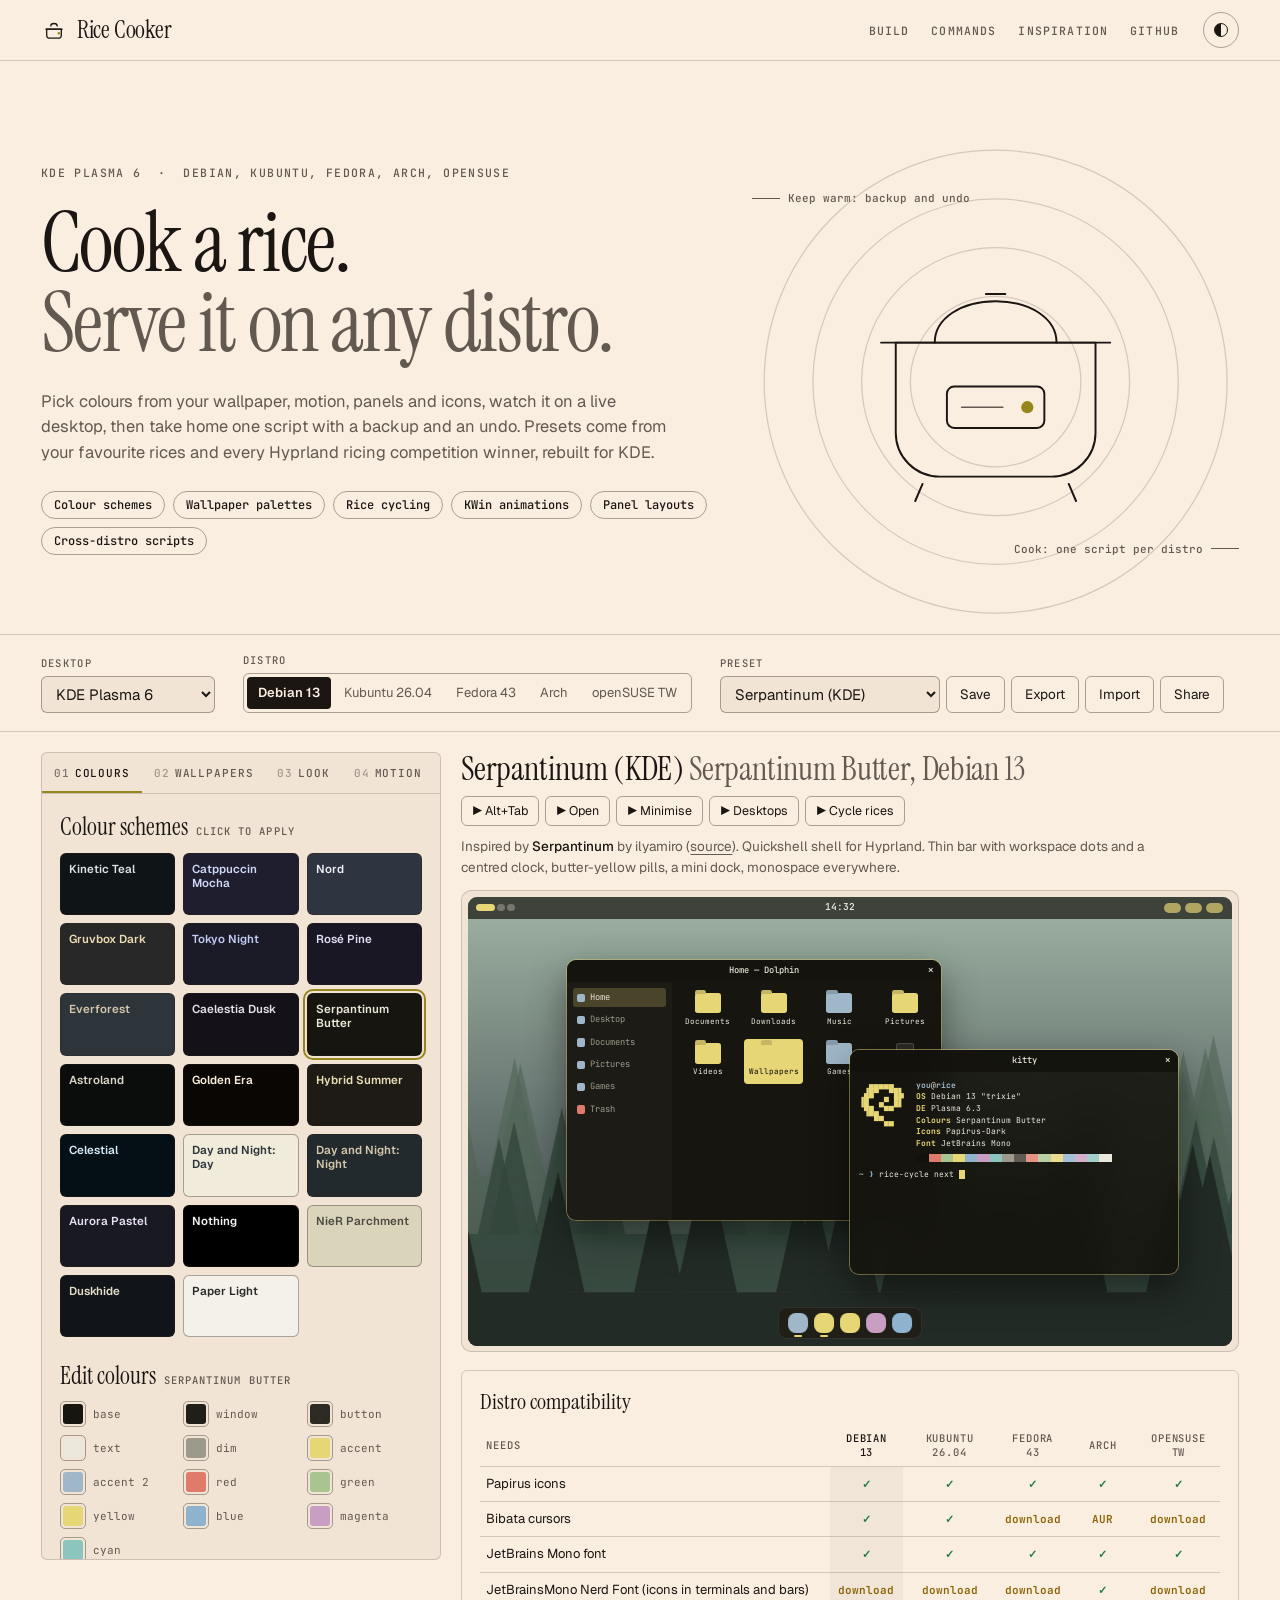
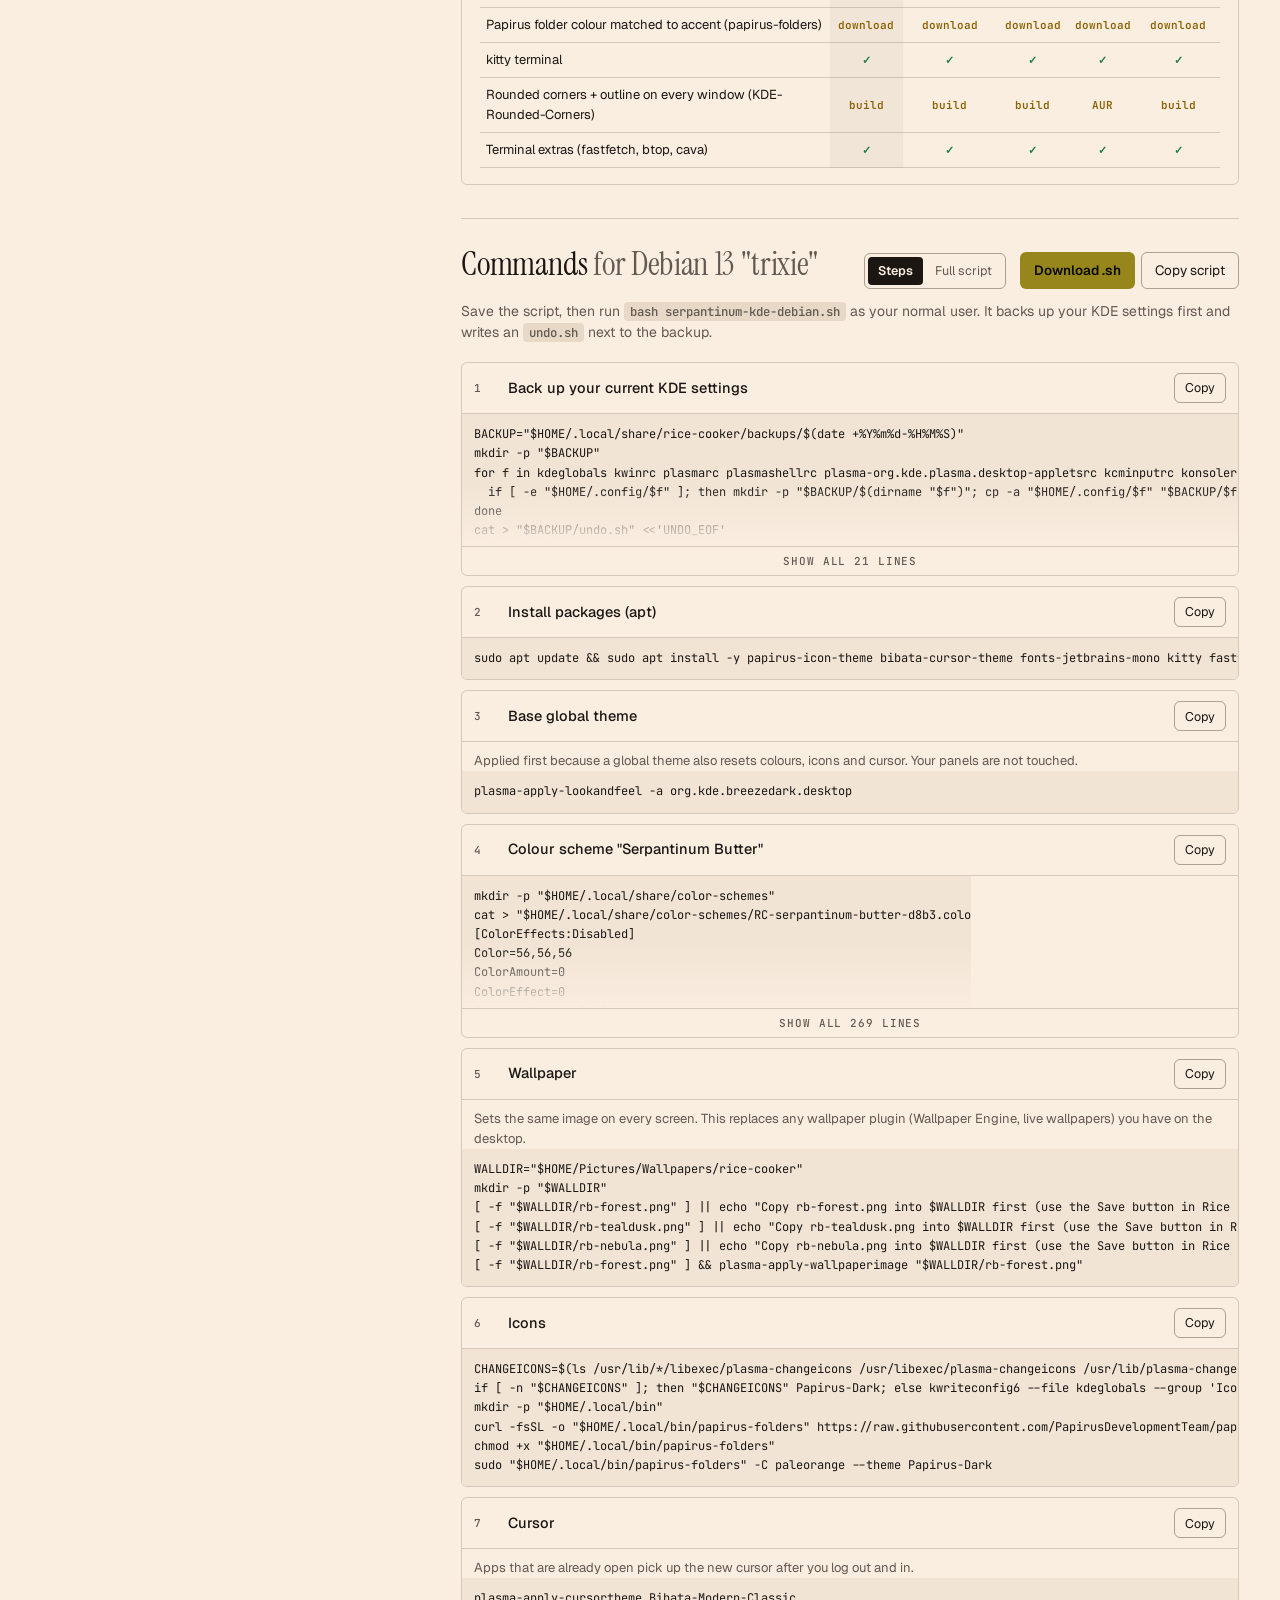
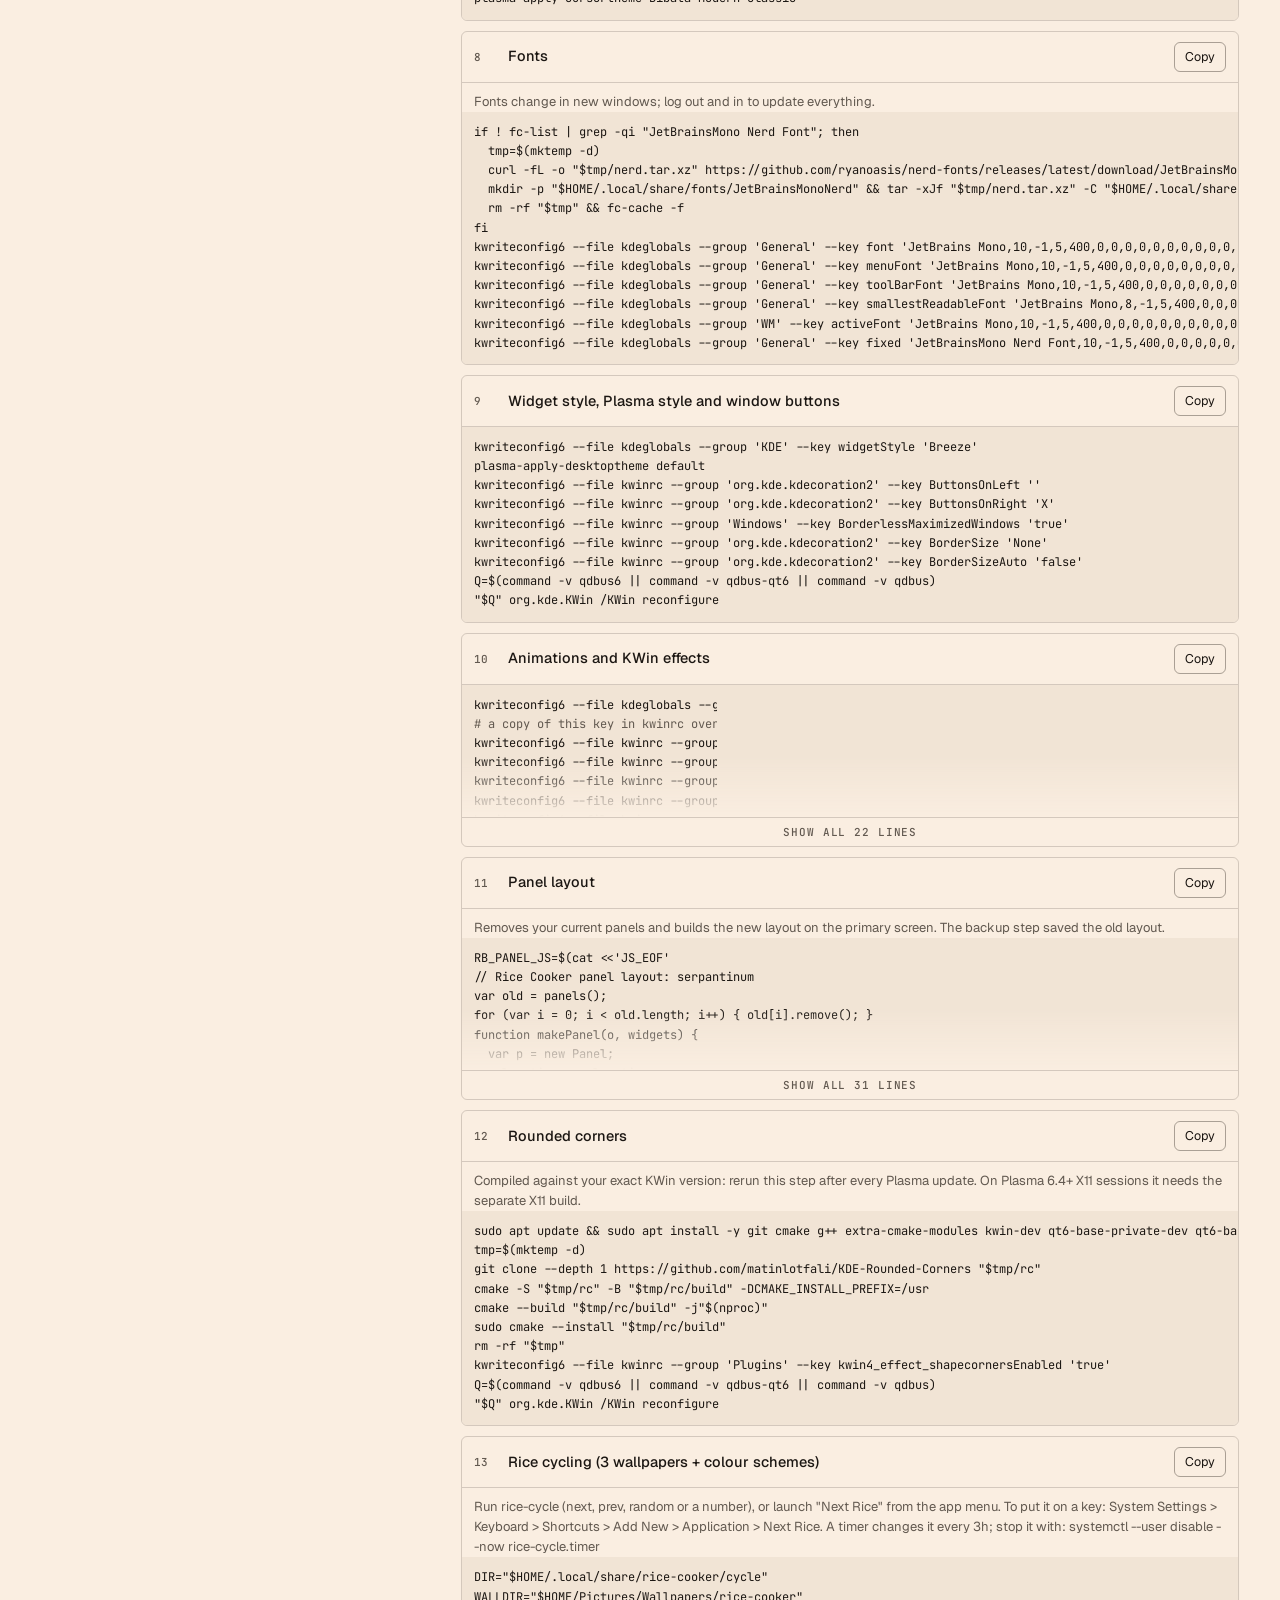
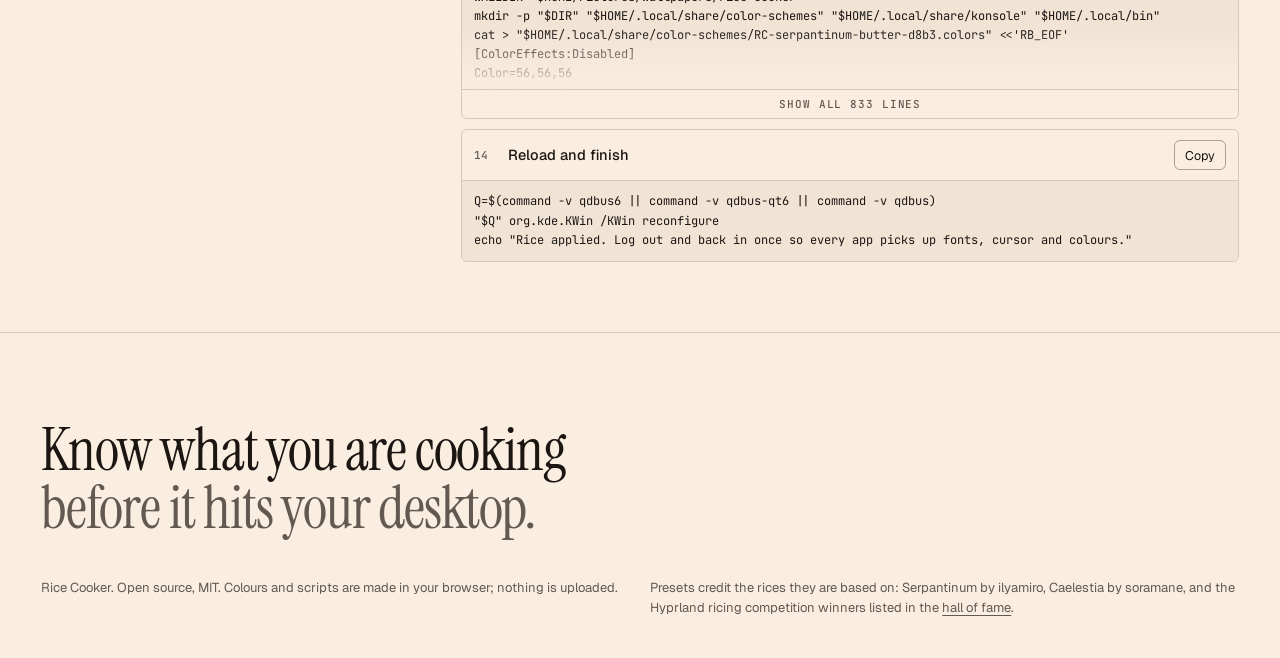
==== index.html @ 0384343a "Hyprland-inspired presets, competition winners, Serpantinum, and a redesign - Presets after Serpanti" ====
<!doctype html>
<html lang="en">
<head>
<meta charset="utf-8">
<meta name="viewport" content="width=device-width, initial-scale=1">
<title>Rice Cooker</title>
<meta name="description" content="Cook a KDE Plasma rice in your browser, preview it, save presets, and get the shell commands for Debian, Kubuntu, Fedora, Arch or openSUSE.">
<link rel="icon" href="data:image/svg+xml,%3Csvg xmlns=%22http://www.w3.org/2000/svg%22 viewBox=%220 0 32 32%22%3E%3Crect width=%2232%22 height=%2232%22 rx=%226%22 fill=%22%230A0A0A%22/%3E%3Cpath d=%22M7 15h18v7a4 4 0 0 1-4 4H11a4 4 0 0 1-4-4z%22 fill=%22none%22 stroke=%22%23E9E9E9%22 stroke-width=%221.6%22/%3E%3Cpath d=%22M6 15h20M12 11c0-2 2-3 4-3s4 1 4 3%22 fill=%22none%22 stroke=%22%23E9E9E9%22 stroke-width=%221.6%22 stroke-linecap=%22round%22/%3E%3Ccircle cx=%2222%22 cy=%2220%22 r=%221.5%22 fill=%22%23E6D675%22/%3E%3C/svg%3E">
<link rel="preconnect" href="https://fonts.googleapis.com">
<link rel="preconnect" href="https://fonts.gstatic.com" crossorigin>
<link href="https://fonts.googleapis.com/css2?family=Fira+Code:wght@400;500&family=Geist:wght@400;500;600&family=Instrument+Serif:ital@0;1&family=Inter:wght@400;500;600&family=JetBrains+Mono:wght@400;500;700&family=Noto+Sans:wght@400;500&display=swap" rel="stylesheet">
<script>try { const t = localStorage.getItem('rc.theme'); if (t) document.documentElement.dataset.theme = t; } catch (e) {}</script>
<link rel="stylesheet" href="css/style.css">
<link rel="stylesheet" href="css/preview.css">
</head>
<body>
<header class="nav">
  <div class="wrap nav-row">
    <a class="brand" href="#top" aria-label="Rice Cooker, back to top">
      <svg class="brand-icon" viewBox="0 0 32 32" aria-hidden="true"><path d="M7 15h18v7a4 4 0 0 1-4 4H11a4 4 0 0 1-4-4z"/><path d="M6 15h20M12 11c0-2 2-3 4-3s4 1 4 3"/><circle class="dot" cx="22" cy="20" r="1.5"/></svg>
      <span>Rice Cooker</span>
    </a>
    <nav class="links" aria-label="Sections">
      <a href="#build">Build</a>
      <a href="#commands">Commands</a>
      <a href="#build" data-tab-link="ideas">Inspiration</a>
      <a href="https://github.com/JPCass07/rice-cooker" id="repoLink">GitHub</a>
    </nav>
    <button class="theme-btn" id="themeBtn" type="button" aria-label="Switch light or dark theme"><span class="sun"></span></button>
  </div>
</header>

<section class="hero wrap" id="top">
  <div class="hero-copy">
    <p class="kicker">KDE Plasma 6 &nbsp;·&nbsp; Debian, Kubuntu, Fedora, Arch, openSUSE</p>
    <h1>Cook a rice.<br><span>Serve it on any distro.</span></h1>
    <p class="lede">Pick colours from your wallpaper, motion, panels and icons, watch it on a live desktop, then take home one script with a backup and an undo. Presets come from your favourite rices and every Hyprland ricing competition winner, rebuilt for KDE.</p>
    <ul class="pills" aria-label="What it makes">
      <li>Colour schemes</li><li>Wallpaper palettes</li><li>Rice cycling</li><li>KWin animations</li><li>Panel layouts</li><li>Cross-distro scripts</li>
    </ul>
  </div>
  <figure class="hero-art" aria-hidden="true">
    <svg viewBox="0 0 400 360" class="pen">
      <g class="rings"><circle cx="200" cy="200" r="70"/><circle cx="200" cy="200" r="110"/><circle cx="200" cy="200" r="150"/><circle cx="200" cy="200" r="190"/></g>
      <g class="steam"><path d="M168 110c-10-16 10-24 0-42"/><path d="M200 104c-10-16 10-26 0-48"/><path d="M232 110c-10-16 10-24 0-42"/></g>
      <path class="ink" d="M118 168h164v74a36 36 0 0 1-36 36H154a36 36 0 0 1-36-36z"/>
      <path class="ink" d="M106 168h188"/>
      <path class="ink" d="M150 168c0-20 22-34 50-34s50 14 50 34"/>
      <path class="ink" d="M192 128h16"/>
      <path class="ink" d="M140 284l-6 14M260 284l6 14"/>
      <rect class="ink" x="160" y="204" width="80" height="34" rx="6"/>
      <circle class="led" cx="226" cy="221" r="5"/>
      <path class="ink thin" d="M172 221h34"/>
    </svg>
    <figcaption class="label l1">Keep warm: backup and undo</figcaption>
    <figcaption class="label l2">Cook: one script per distro</figcaption>
  </figure>
</section>

<section class="toolbar wrap" aria-label="Setup">
  <label class="field">
    <span>Desktop</span>
    <select id="desktopSel" aria-label="Desktop environment"></select>
  </label>
  <div class="field">
    <span>Distro</span>
    <div class="seg" id="distroSeg" role="radiogroup" aria-label="Target distro"></div>
  </div>
  <div class="field grow">
    <span>Preset</span>
    <div class="preset-bar">
      <select id="presetSel" aria-label="Load a preset"></select>
      <button class="btn" id="btnSave" title="Save the current setup as a preset in this browser">Save</button>
      <button class="btn" id="btnExport" title="Download this preset as a .json file">Export</button>
      <label class="btn" title="Load a preset .json file">Import<input type="file" id="importFile" accept=".json,application/json" hidden></label>
      <button class="btn" id="btnShare" title="Copy a link that opens this preset">Share</button>
      <button class="btn ghost" id="btnDelete" title="Delete this saved preset">Delete</button>
    </div>
  </div>
</section>

<main class="layout wrap" id="build">
  <aside class="controls">
    <nav class="tabs" id="tabs" role="tablist"></nav>
    <div class="tab-body" id="tabBody"></div>
  </aside>

  <section class="stage">
    <div class="stage-head">
      <h2><span id="riceName">My rice</span> <span class="sub" id="riceSub"></span></h2>
      <div class="play" id="playBar"></div>
    </div>
    <p class="credit" id="credit" hidden></p>
    <div class="desk-frame">
      <div class="desk" id="desk"></div>
    </div>
    <div class="compat" id="compat"></div>
  </section>

  <section class="output" id="commands">
    <div class="out-head">
      <h2>Commands <span class="sub" id="outFor"></span></h2>
      <div class="seg small" id="outMode" role="radiogroup" aria-label="Output format">
        <button data-mode="steps" aria-pressed="true">Steps</button>
        <button data-mode="script" aria-pressed="false">Full script</button>
      </div>
      <div class="out-actions">
        <button class="btn primary" id="btnDownload">Download .sh</button>
        <button class="btn" id="btnCopyAll">Copy script</button>
      </div>
    </div>
    <p class="out-help">Save the script, then run <code id="runHint">bash rice.sh</code> as your normal user. It backs up your KDE settings first and writes an <code>undo.sh</code> next to the backup.</p>
    <div id="outBody"></div>
  </section>
</main>

<footer class="foot wrap">
  <p class="foot-big">Know what you are cooking<br><span>before it hits your desktop.</span></p>
  <div class="foot-row">
    <span>Rice Cooker. Open source, MIT. Colours and scripts are made in your browser; nothing is uploaded.</span>
    <span>Presets credit the rices they are based on: Serpantinum by ilyamiro, Caelestia by soramane, and the Hyprland ricing competition winners listed in the <a href="https://hypr.land/hall_of_fame">hall of fame</a>.</span>
  </div>
</footer>

<div class="toast" id="toast" role="status" aria-live="polite"></div>

<script src="js/palette.js"></script>
<script src="js/catalog.js"></script>
<script src="js/presets.js"></script>
<script src="js/generate.js"></script>
<script src="js/ideas.js"></script>
<script src="js/preview.js"></script>
<script src="js/app.js"></script>
</body>
</html>
---- css/style.css ----
/* Rice Cooker. Design language shared with Julio's portfolio and Flytrap:
   near-black ground, one accent used sparingly, Instrument Serif headlines with a
   grey second line, Geist text, JetBrains Mono labels, hairline rules, strict grid.
   The chrome stays neutral; only --accent follows the rice you are building
   (app.js sets it, contrast-checked against the ground). The preview desktop
   gets the full palette through --p-* on #desk. */
:root {
  --ground: #0A0A0A;
  --surface: #121212;
  --surface-2: #1C1C1C;
  --ink: #E9E9E9;
  --ink-2: #929292;
  --line: rgba(255, 255, 255, .13);
  --line-2: rgba(255, 255, 255, .22);
  --accent: #E6D675;
  --on-accent: #0A0A0A;
  --ok: #4CC38A; --warn: #FFB000; --fail: #FF5555;

  --serif: "Instrument Serif", ui-serif, Georgia, serif;
  --sans: "Geist", ui-sans-serif, system-ui, sans-serif;
  --mono: "JetBrains Mono", ui-monospace, monospace;
  --step-hero: clamp(2.6rem, 6.6vw, 6.4rem);
  --step-h2: clamp(1.7rem, 2.6vw, 2.5rem);
  --radius: 6px;
  --max: 1440px;
  --margin: clamp(16px, 3.2vw, 48px);
  --gap: clamp(14px, 1.6vw, 24px);
  --ease: cubic-bezier(.2, .7, .2, 1);
  color-scheme: dark;
}
@media (prefers-color-scheme: light) {
  :root:not([data-theme="dark"]) {
    --ground: #FAEEE1; --surface: #F1E4D5; --surface-2: #E7D8C7;
    --ink: #1B1612; --ink-2: #625950; --line: rgba(41, 32, 24, .18); --line-2: rgba(41, 32, 24, .38);
    --ok: #1F7A4A; --warn: #8A6100; --fail: #C0362C; color-scheme: light;
  }
}
:root[data-theme="light"] {
  --ground: #FAEEE1; --surface: #F1E4D5; --surface-2: #E7D8C7;
  --ink: #1B1612; --ink-2: #625950; --line: rgba(41, 32, 24, .18); --line-2: rgba(41, 32, 24, .38);
  --ok: #1F7A4A; --warn: #8A6100; --fail: #C0362C; color-scheme: light;
}
:root[data-theme="dark"] { color-scheme: dark; }

/* ---------- base ---------- */
*, *::before, *::after { box-sizing: border-box; }
[hidden] { display: none !important; }
html { scroll-behavior: smooth; -webkit-text-size-adjust: 100%; }
body { margin: 0; background: var(--ground); color: var(--ink); font: 400 15px/1.55 var(--sans); -webkit-font-smoothing: antialiased; overflow-x: hidden; }
h1, h2, h3, p, ul, figure { margin: 0; }
ul { padding: 0; list-style: none; }
a { color: inherit; text-underline-offset: 3px; text-decoration-thickness: 1px; }
button, input, select, textarea { font: inherit; color: inherit; }
::selection { background: var(--accent); color: var(--on-accent); }
:focus-visible { outline: 2px solid var(--accent); outline-offset: 2px; }
code { font: 500 .88em var(--mono); background: var(--surface-2); padding: 1px 6px; border-radius: 4px; }
small { color: var(--ink-2); font-weight: 400; }
.wrap { width: 100%; max-width: var(--max); margin: 0 auto; padding: 0 var(--margin); }
.sub { color: var(--ink-2); }

/* ---------- nav ---------- */
.nav { position: sticky; top: 0; z-index: 30; background: color-mix(in srgb, var(--ground) 86%, transparent); backdrop-filter: blur(12px); border-bottom: 1px solid var(--line); }
.nav-row { display: flex; align-items: center; gap: 24px; height: 60px; }
.brand { display: flex; align-items: center; gap: 10px; text-decoration: none; margin-right: auto; }
.brand span { font: 400 24px/1 var(--serif); letter-spacing: -.01em; }
.brand-icon { width: 26px; height: 26px; fill: none; stroke: var(--ink); stroke-width: 1.6; stroke-linecap: round; stroke-linejoin: round; }
.brand-icon .dot { fill: var(--accent); stroke: none; }
.links { display: flex; gap: 22px; }
.links a { font: 500 11.5px var(--mono); text-transform: uppercase; letter-spacing: .1em; color: var(--ink-2); text-decoration: none; }
.links a:hover { color: var(--ink); }
.theme-btn { width: 36px; height: 36px; border-radius: 50%; border: 1px solid var(--line-2); background: transparent; cursor: pointer; display: grid; place-items: center; }
.theme-btn .sun { width: 14px; height: 14px; border-radius: 50%; background: linear-gradient(90deg, var(--ink) 50%, transparent 50%); border: 1.5px solid var(--ink); }

/* ---------- hero ---------- */
.hero { display: grid; grid-template-columns: repeat(12, minmax(0, 1fr)); column-gap: var(--gap); align-items: center; padding-top: clamp(40px, 6vw, 88px); padding-bottom: clamp(28px, 4vw, 56px); }
.hero-copy { grid-column: 1 / span 7; }
.kicker { font: 500 11.5px var(--mono); text-transform: uppercase; letter-spacing: .12em; color: var(--ink-2); margin-bottom: 22px; }
.hero h1 { font: 400 var(--step-hero)/.95 var(--serif); letter-spacing: -.02em; }
.hero h1 span { color: var(--ink-2); }
.lede { margin-top: 26px; max-width: 58ch; color: var(--ink-2); font-size: 16.5px; }
.pills { display: flex; flex-wrap: wrap; gap: 8px; margin-top: 26px; }
.pills li { font: 500 12px var(--mono); padding: 5px 12px; border: 1px solid var(--line-2); border-radius: 99px; }
.hero-art { grid-column: 8 / span 5; position: relative; }
.pen { width: 100%; height: auto; overflow: visible; }
.pen .rings circle { fill: none; stroke: var(--line); stroke-width: 1; }
.pen .ink { fill: none; stroke: var(--ink); stroke-width: 1.6; stroke-linecap: round; stroke-linejoin: round; }
.pen .thin { stroke-width: 1.1; stroke: var(--ink-2); }
.pen .led { fill: var(--accent); }
.pen .steam path { fill: none; stroke: var(--ink-2); stroke-width: 1.4; stroke-linecap: round; stroke-dasharray: 60; stroke-dashoffset: 60; animation: steam 3.2s var(--ease) infinite; }
.pen .steam path:nth-child(2) { animation-delay: .5s; }
.pen .steam path:nth-child(3) { animation-delay: 1s; }
@keyframes steam { 0% { stroke-dashoffset: 60; opacity: 0; } 30% { opacity: 1; } 70% { stroke-dashoffset: 0; opacity: .8; } 100% { stroke-dashoffset: -60; opacity: 0; } }
.label { position: absolute; font: 500 11px var(--mono); color: var(--ink-2); display: flex; align-items: center; gap: 8px; white-space: nowrap; }
.label::before { content: ''; width: 28px; height: 1px; background: var(--ink-2); }
.l1 { left: 0; top: 12%; }
.l2 { right: 0; bottom: 6%; flex-direction: row-reverse; }

/* ---------- toolbar ---------- */
.toolbar { display: flex; flex-wrap: wrap; align-items: end; gap: 16px 28px; padding-top: 18px; padding-bottom: 18px; border-top: 1px solid var(--line); border-bottom: 1px solid var(--line); }
.field { display: flex; flex-direction: column; gap: 6px; min-width: 0; }
.field.grow { flex: 1; }
.field > span, .lab-mono { font: 500 10.5px var(--mono); text-transform: uppercase; letter-spacing: .12em; color: var(--ink-2); }
.preset-bar { display: flex; flex-wrap: wrap; gap: 6px; }
select, input[type=text], input[type=url], input[type=number] {
  background: var(--surface); border: 1px solid var(--line-2); border-radius: var(--radius); padding: 7px 10px; min-height: 36px; max-width: 100%;
}
#presetSel { min-width: 220px; }
.btn { display: inline-flex; align-items: center; justify-content: center; gap: 6px; min-height: 36px; padding: 7px 13px; border-radius: var(--radius); cursor: pointer;
  background: transparent; border: 1px solid var(--line-2); white-space: nowrap; font-size: 13.5px; transition: border-color .15s, background .15s; }
.btn:hover { border-color: var(--ink); }
.btn.primary { background: var(--accent); color: var(--on-accent); border-color: transparent; font-weight: 600; }
.btn.primary:hover { filter: brightness(1.06); }
.btn.ghost { border-color: transparent; color: var(--ink-2); }
.btn.small { min-height: 30px; padding: 4px 10px; font-size: 12.5px; }
.btn[disabled] { opacity: .4; cursor: not-allowed; }
.seg { display: inline-flex; flex-wrap: wrap; border: 1px solid var(--line-2); border-radius: var(--radius); padding: 3px; gap: 2px; }
.seg button { border: 0; background: transparent; padding: 6px 11px; border-radius: 4px; cursor: pointer; min-height: 30px; font-size: 13px; color: var(--ink-2); }
.seg button:hover { color: var(--ink); }
.seg button[aria-pressed=true] { background: var(--ink); color: var(--ground); font-weight: 600; }
.seg.small button { padding: 4px 10px; min-height: 28px; font-size: 12.5px; }

/* ---------- layout ---------- */
.layout { display: grid; gap: var(--gap); padding-top: var(--gap); padding-bottom: 60px; grid-template-columns: minmax(320px, 400px) minmax(0, 1fr); grid-template-areas: "controls stage" "controls output"; align-items: start; }
.controls { grid-area: controls; position: sticky; top: 76px; max-height: calc(100vh - 92px); display: flex; flex-direction: column; border: 1px solid var(--line); border-radius: var(--radius); background: var(--surface); overflow: hidden; }
.stage { grid-area: stage; min-width: 0; }
.output { grid-area: output; min-width: 0; border-top: 1px solid var(--line); padding-top: 28px; margin-top: 12px; }

.tabs { display: flex; overflow-x: auto; border-bottom: 1px solid var(--line); scrollbar-width: none; flex-shrink: 0; }
.tabs button { flex: 1 0 auto; border: 0; background: none; cursor: pointer; padding: 13px 12px 11px; font: 500 11px var(--mono); text-transform: uppercase; letter-spacing: .08em; color: var(--ink-2); border-bottom: 2px solid transparent; }
.tabs button b { font-weight: 500; margin-right: 5px; opacity: .55; }
.tabs button:hover { color: var(--ink); }
.tabs button[aria-selected=true] { color: var(--ink); border-bottom-color: var(--accent); }
.tab-body { overflow-y: auto; padding: 20px 18px 30px; }

.group { margin-bottom: 26px; }
.group > h3 { font: 400 24px/1.1 var(--serif); margin-bottom: 12px; display: flex; flex-wrap: wrap; align-items: baseline; gap: 8px; }
.group > h3 small { font: 500 10.5px var(--mono); text-transform: uppercase; letter-spacing: .1em; }
.hint { color: var(--ink-2); font-size: 13px; margin: 4px 0 10px; }
.row { display: grid; gap: 6px; margin-bottom: 14px; }
.row > label, .row > .lab { font: 500 10.5px var(--mono); text-transform: uppercase; letter-spacing: .1em; color: var(--ink-2); display: flex; justify-content: space-between; gap: 8px; align-items: center; }
.row > label b { font-weight: 500; color: var(--ink); text-transform: none; letter-spacing: 0; }
.row select { width: 100%; }
.row-inline { display: flex; flex-wrap: wrap; align-items: center; gap: 8px; }

.toggle { display: flex; align-items: center; gap: 11px; padding: 8px 0; cursor: pointer; font-size: 14px; border-bottom: 1px solid var(--line); }
.toggle input { appearance: none; width: 32px; height: 18px; border-radius: 99px; border: 1px solid var(--line-2); background: transparent; position: relative; cursor: pointer; flex-shrink: 0; margin: 0; transition: background .15s; }
.toggle input::after { content: ''; position: absolute; top: 2px; left: 2px; width: 12px; height: 12px; border-radius: 50%; background: var(--ink-2); transition: transform .15s var(--ease); }
.toggle input:checked { background: var(--accent); border-color: var(--accent); }
.toggle input:checked::after { transform: translateX(14px); background: var(--on-accent); }
.toggle .t-text { flex: 1; }
input[type=range] { width: 100%; accent-color: var(--accent); }

.cdots { display: inline-flex; gap: 3px; }
.cdot { width: 7px; height: 7px; border-radius: 50%; background: var(--ok); }
.cdot.alt { background: var(--warn); }
.cdot.no { background: var(--fail); }
.incompat { font-size: 13px; color: var(--fail); border: 1px solid color-mix(in srgb, var(--fail) 45%, transparent); border-radius: var(--radius); padding: 8px 11px; margin-top: 6px; line-height: 1.45; }
.altnote { font-size: 12.5px; color: var(--warn); margin-top: 4px; }

/* palette cards */
.pal-grid { display: grid; grid-template-columns: repeat(auto-fill, minmax(108px, 1fr)); gap: 8px; }
.pal { border: 1px solid var(--line-2); border-radius: var(--radius); padding: 8px; cursor: pointer; text-align: left; display: flex; flex-direction: column; gap: 7px; background: var(--pb, #111); color: var(--pf, #eee); min-height: 62px; }
.pal[aria-pressed=true] { outline: 2px solid var(--accent); outline-offset: 2px; }
.pal .nm { font-size: 11.5px; font-weight: 600; line-height: 1.2; }
.sw { display: flex; height: 10px; border-radius: 3px; overflow: hidden; }
.sw i { flex: 1; }
.pal-edit { display: grid; grid-template-columns: repeat(auto-fill, minmax(86px, 1fr)); gap: 8px; }
.pal-edit label { display: flex; align-items: center; gap: 7px; font: 11px var(--mono); color: var(--ink-2); }
.pal-edit input[type=color] { width: 26px; height: 26px; border: 1px solid var(--line-2); border-radius: 5px; padding: 0; background: none; cursor: pointer; flex-shrink: 0; }
.pal-edit input[type=color]::-webkit-color-swatch-wrapper { padding: 2px; }
.pal-edit input[type=color]::-webkit-color-swatch { border: 0; border-radius: 3px; }

/* wallpapers */
.drop { border: 1px dashed var(--line-2); border-radius: var(--radius); padding: 18px; text-align: center; cursor: pointer; color: var(--ink-2); display: block; font-size: 13px; transition: border-color .15s; }
.drop:hover, .drop.over { border-color: var(--accent); }
.drop strong { color: var(--ink); display: block; font: 400 20px var(--serif); margin-bottom: 2px; }
.samples { display: flex; flex-wrap: wrap; gap: 6px; margin-top: 10px; }
.samples button { width: 58px; height: 36px; border-radius: 4px; border: 1px solid var(--line-2); background-size: cover; background-position: center; cursor: pointer; }
.url-row { display: flex; gap: 6px; margin-top: 10px; }
.url-row input { flex: 1; min-width: 0; }
.walls { display: flex; flex-direction: column; gap: 10px; margin-top: 14px; }
.wall { border: 1px solid var(--line); border-radius: var(--radius); padding: 9px; display: grid; gap: 8px; grid-template-columns: 92px 1fr; }
.wall.active { border-color: var(--accent); }
.wall .th { width: 92px; height: 58px; border-radius: 4px; background-size: cover; background-position: center; background-color: #000; position: relative; }
.wall .th b { position: absolute; left: 4px; top: 4px; font: 600 9.5px var(--mono); background: var(--accent); color: var(--on-accent); border-radius: 3px; padding: 0 4px; letter-spacing: .06em; }
.wall .meta { min-width: 0; display: flex; flex-direction: column; gap: 5px; }
.wall .fn { font: 12px var(--mono); white-space: nowrap; overflow: hidden; text-overflow: ellipsis; }
.wall .acts { display: flex; flex-wrap: wrap; gap: 4px; }
.wall .sugg { grid-column: 1 / -1; display: grid; grid-template-columns: repeat(auto-fill, minmax(96px, 1fr)); gap: 6px; }
.extracted { display: flex; height: 7px; border-radius: 2px; overflow: hidden; }

/* panel layout cards */
.layouts { display: grid; grid-template-columns: repeat(2, 1fr); gap: 8px; }
.lay { border: 1px solid var(--line); border-radius: var(--radius); padding: 8px; cursor: pointer; background: transparent; text-align: left; }
.lay:hover { border-color: var(--line-2); }
.lay[aria-pressed=true] { border-color: var(--accent); }
.lay .mini { height: 54px; border-radius: 4px; background: var(--surface-2); position: relative; margin-bottom: 7px; overflow: hidden; }
.lay .mini i { position: absolute; background: var(--ink-2); opacity: .55; }
.lay[aria-pressed=true] .mini i { background: var(--accent); opacity: 1; }
.lay .t { font-size: 13px; font-weight: 500; display: block; line-height: 1.3; }
.lay .h { font: 500 10px var(--mono); text-transform: uppercase; letter-spacing: .08em; color: var(--ink-2); }

/* inspiration */
.ideas { display: flex; flex-direction: column; }
.idea { border-top: 1px solid var(--line); padding: 11px 0; }
.idea a { font-weight: 500; text-decoration: none; }
.idea a:hover { text-decoration: underline; }
.idea p { margin: 3px 0 0; font-size: 13px; color: var(--ink-2); }
.tag { display: inline-block; font: 500 10px var(--mono); padding: 1px 7px; border-radius: 99px; border: 1px solid var(--line-2); color: var(--ink-2); margin-left: 6px; vertical-align: 1px; text-transform: uppercase; letter-spacing: .06em; }
.tag.yes { color: var(--ok); border-color: color-mix(in srgb, var(--ok) 45%, transparent); }
.tag.win { color: var(--accent); border-color: color-mix(in srgb, var(--accent) 55%, transparent); }

/* ---------- stage ---------- */
.stage-head { display: flex; flex-wrap: wrap; align-items: baseline; gap: 10px 18px; margin-bottom: 12px; }
.stage-head h2, .out-head h2 { font: 400 var(--step-h2)/1 var(--serif); letter-spacing: -.01em; margin-right: auto; }
.stage-head h2 #riceName { cursor: text; }
.play { display: flex; flex-wrap: wrap; gap: 6px; }
.credit { font-size: 13.5px; color: var(--ink-2); margin: -2px 0 12px; max-width: 80ch; }
.credit b { color: var(--ink); font-weight: 500; }
.desk-frame { border-radius: 10px; padding: 6px; border: 1px solid var(--line); background: var(--surface); }
.compat { margin-top: 18px; }
.compat-card { border: 1px solid var(--line); border-radius: var(--radius); padding: 16px 18px; }
.compat-card h3 { font: 400 22px var(--serif); margin-bottom: 8px; }
.ctable { width: 100%; border-collapse: collapse; font-size: 13px; }
.ctable th, .ctable td { padding: 7px 6px; border-bottom: 1px solid var(--line); text-align: center; }
.ctable th:first-child, .ctable td:first-child { text-align: left; }
.ctable th { font: 500 10.5px var(--mono); text-transform: uppercase; letter-spacing: .08em; color: var(--ink-2); }
.ctable th.cur { color: var(--ink); }
.ctable td.cur { background: color-mix(in srgb, var(--ink) 4%, transparent); }
.ci { font: 600 11px var(--mono); white-space: nowrap; }
.ci.ok { color: var(--ok); } .ci.alt { color: var(--warn); } .ci.no { color: var(--fail); }
.cwarn { margin: 12px 0 0; display: flex; flex-direction: column; gap: 6px; }
.table-wrap { overflow-x: auto; }

/* ---------- output ---------- */
.out-head { display: flex; flex-wrap: wrap; align-items: baseline; gap: 10px 14px; }
.out-actions { display: flex; gap: 6px; flex-wrap: wrap; }
.out-help { color: var(--ink-2); font-size: 14px; margin: 12px 0 18px; }
.stepc { border: 1px solid var(--line); border-radius: var(--radius); margin-bottom: 10px; overflow: hidden; }
.stepc header { display: flex; align-items: center; gap: 12px; padding: 10px 12px; border-bottom: 1px solid var(--line); }
.stepc header .n { font: 500 11px var(--mono); color: var(--ink-2); min-width: 22px; }
.stepc header h3 { font-size: 14.5px; flex: 1; font-weight: 500; }
.stepc .note { font-size: 13px; color: var(--ink-2); padding: 9px 12px 0; margin: 0; }
pre.code { margin: 0; padding: 11px 12px; overflow: auto; font: 12px/1.6 var(--mono); max-height: 260px; white-space: pre; tab-size: 2; background: var(--surface); }
pre.code.full { max-height: 72vh; border: 1px solid var(--line); border-radius: var(--radius); }
pre.code .c { color: var(--ink-2); }
.stepc.collapsed pre.code { max-height: 132px; mask-image: linear-gradient(#000 55%, transparent); }
.expand { width: 100%; border: 0; border-top: 1px solid var(--line); background: none; padding: 7px; cursor: pointer; color: var(--ink-2); font: 500 11px var(--mono); text-transform: uppercase; letter-spacing: .08em; }

/* ---------- footer ---------- */
.foot { border-top: 1px solid var(--line); padding-top: clamp(48px, 7vw, 96px); padding-bottom: 40px; }
.foot-big { font: 400 clamp(2rem, 4.6vw, 4.4rem)/.98 var(--serif); letter-spacing: -.02em; }
.foot-big span { color: var(--ink-2); }
.foot-row { display: grid; grid-template-columns: 1fr 1fr; gap: var(--gap); margin-top: 40px; color: var(--ink-2); font-size: 13px; }
.toast { position: fixed; left: 50%; bottom: 22px; transform: translate(-50%, 30px); opacity: 0; pointer-events: none; background: var(--ink); color: var(--ground); padding: 10px 16px; border-radius: var(--radius); font-weight: 500; font-size: 14px; transition: .25s var(--ease); z-index: 50; max-width: calc(100vw - 32px); }
.toast.show { opacity: 1; transform: translate(-50%, 0); }

/* ---------- responsive ---------- */
@media (max-width: 1060px) {
  .layout { grid-template-columns: 1fr; grid-template-areas: "stage" "controls" "output"; }
  .controls { position: static; max-height: none; }
  .hero-copy { grid-column: 1 / -1; }
  .hero-art { grid-column: 3 / span 8; margin-top: 28px; max-width: 420px; }
}
@media (max-width: 640px) {
  .links { display: none; }
  .hero-art { grid-column: 1 / -1; }
  .label { display: none; }
  .layouts { grid-template-columns: 1fr 1fr; }
  .wall { grid-template-columns: 70px 1fr; }
  .wall .th { width: 70px; height: 46px; }
  .foot-row { grid-template-columns: 1fr; }
  #presetSel { min-width: 0; width: 100%; }
}
@media (prefers-reduced-motion: reduce) {
  *, *::before, *::after { animation: none !important; transition: none !important; }
  html { scroll-behavior: auto; }
}
---- css/preview.css ----
/* Mock Plasma desktop used for the live preview. Sizes are in container
   query units so the whole desktop scales with the frame. */
.desk {
  --rad: 5px; --win-alpha: 1; --blur: 0px; --term-alpha: .92;
  position: relative; aspect-ratio: 16 / 9.4; width: 100%; overflow: hidden; border-radius: 9px;
  container-type: inline-size; background: #000; isolation: isolate;
  font-family: var(--ui-font), 'Noto Sans', system-ui, sans-serif; color: var(--p-fg);
  user-select: none; perspective: 1400px;
}
.desk .wl { position: absolute; inset: 0; background-size: cover; background-position: center; transition: opacity .9s ease; }
.desk .space { position: absolute; inset: 0; transform-style: preserve-3d; }

/* panels */
.pnl {
  position: absolute; display: flex; align-items: center; gap: .9cqi; padding: 0 1.1cqi; z-index: 5;
  background: color-mix(in srgb, var(--p-bg2) 82%, transparent); backdrop-filter: blur(var(--blur));
  border: 1px solid color-mix(in srgb, var(--p-fg) 9%, transparent); font-size: 1.25cqi;
}
.pnl.top { top: 0; left: 0; right: 0; height: 3.4cqi; border-width: 0 0 1px; }
.pnl.top.thin { height: 2.9cqi; }
.pnl.bottom { bottom: 0; left: 0; right: 0; height: 4.6cqi; border-width: 1px 0 0; }
.pnl.left { top: 0; bottom: 0; left: 0; width: 5.2cqi; flex-direction: column; padding: 1cqi 0; border-width: 0 1px 0 0; }
.pnl.top + .pnl.left, .pnl.left.under-top { top: 3.1cqi; }
.pnl.floating.bottom { bottom: .9cqi; left: .9cqi; right: .9cqi; border-radius: 1.1cqi; border-width: 1px; }
.pnl.fit { left: 50% !important; right: auto !important; transform: translateX(-50%); }
.pnl.dock { height: 5.4cqi; padding: 0 1.2cqi; gap: 1cqi; }
.pnl .sp { flex: 1; }
.pnl .menu { width: 2.1cqi; height: 2.1cqi; border-radius: .6cqi; background: conic-gradient(var(--p-accent), var(--p-accent2), var(--p-accent)); flex-shrink: 0; }
.pnl.dock .menu, .pnl.left .menu { width: 3.4cqi; height: 3.4cqi; border-radius: 1cqi; }
.pnl .gmenu { display: flex; gap: 1.2cqi; color: var(--p-fg); font-weight: 600; white-space: nowrap; }
.pnl .gmenu span + span { font-weight: 400; color: var(--p-dim); }
.pnl .clock { font-weight: 600; white-space: nowrap; font-variant-numeric: tabular-nums; }
.pnl .tray { display: flex; gap: .55cqi; }
.pnl .tray i { width: 1.1cqi; height: 1.1cqi; border-radius: 50%; background: var(--p-dim); opacity: .8; }
.pnl .pager { display: flex; gap: .3cqi; }
.pnl .pager i { width: 1.8cqi; height: 1.2cqi; border: 1px solid var(--p-dim); border-radius: 2px; }
.pnl .pager i:first-child { background: var(--p-accent); border-color: var(--p-accent); }
.pnl .tasks { display: flex; gap: .8cqi; align-items: center; }
.pnl.left .tasks { flex-direction: column; }
.pnl .tasks i { position: relative; width: 2.6cqi; height: 2.6cqi; border-radius: .7cqi; background: var(--c); }
.pnl.dock .tasks i, .pnl.left .tasks i { width: 3.4cqi; height: 3.4cqi; border-radius: 1cqi; }
.pnl .tasks i.on::after { content: ''; position: absolute; left: 30%; right: 30%; bottom: -.55cqi; height: .25cqi; border-radius: 9px; background: var(--p-accent); }
.pnl.left .tasks i.on::after { left: -.8cqi; right: auto; top: 30%; bottom: 30%; width: .25cqi; height: auto; }
.pnl .desk-btn { width: .9cqi; height: 2.2cqi; border-left: 1px solid color-mix(in srgb, var(--p-fg) 25%, transparent); }
.icons-flat .pnl .tasks i { border-radius: .35cqi; }

/* Caelestia-style floating vertical bar */
.pnl.left.floatl { top: 1cqi; bottom: 1cqi; left: 1cqi; width: 4.4cqi; border-radius: 2.2cqi; border-width: 1px; padding: 1.2cqi 0; gap: 1.2cqi; }
.pnl.left.floatl .menu { width: 2.8cqi; height: 2.8cqi; border-radius: 50%; }
.pnl.left.floatl .pager { flex-direction: column; gap: .5cqi; }
.pnl.left.floatl .pager i { width: 1cqi; height: 1cqi; border-radius: 50%; }
.pnl.left.floatl .pager i:first-child { height: 2.4cqi; border-radius: 1cqi; }
.pnl.left.floatl .tasks i { width: 2.7cqi; height: 2.7cqi; border-radius: 50%; }
.pnl.left.floatl .tray { flex-direction: column; }
.pnl.left.floatl .clock { writing-mode: vertical-rl; font-size: 1.2cqi; }

/* Serpantinum-style thin bar and island */
.pnl.top.serp { background: color-mix(in srgb, var(--p-bg) 70%, transparent); border-color: transparent; }
.pnl.top.serp .pager i { width: 1cqi; height: 1cqi; border-radius: 50%; border: 0; background: var(--p-dim); opacity: .6; }
.pnl.top.serp .pager i:first-child { width: 2.4cqi; border-radius: 9px; background: var(--p-accent); opacity: 1; }
.pnl.top.serp .clock { font-family: var(--mono-font), monospace; }
.pnl.top.serp .tray i { width: 2.2cqi; height: 1.3cqi; border-radius: 9px; background: color-mix(in srgb, var(--p-accent) 85%, transparent); }
.pnl.dock.mini { height: 4.2cqi; gap: .7cqi; }
.pnl.dock.mini .tasks i { width: 2.6cqi; height: 2.6cqi; }
.pnl.top.island { top: .8cqi; left: 50%; right: auto; transform: translateX(-50%); height: 3.2cqi; border-radius: 99px; border-width: 1px; padding: 0 1.4cqi; gap: 1.1cqi; }
.pnl.top.island .menu { width: 1.8cqi; height: 1.8cqi; border-radius: 50%; }
.bigclock { position: absolute; left: 50%; top: 13%; transform: translateX(-50%); z-index: 1; text-align: center; font: 700 9cqi/1 var(--mono-font), monospace; color: var(--p-fg); opacity: .92; letter-spacing: -.02em; text-shadow: 0 .4cqi 2cqi rgba(0,0,0,.35); }
.bigclock small { display: block; font: 500 1.4cqi var(--ui-font), sans-serif; color: var(--p-dim); margin-top: .8cqi; letter-spacing: .1em; text-transform: uppercase; }

/* windows */
.win {
  position: absolute; border-radius: var(--rad); overflow: hidden; z-index: 3;
  background: color-mix(in srgb, var(--p-bg2) calc(var(--win-alpha) * 100%), transparent);
  backdrop-filter: blur(var(--blur));
  box-shadow: 0 2cqi 5cqi rgba(0,0,0,.45), 0 0 0 1px color-mix(in srgb, var(--p-fg) 10%, transparent);
  display: flex; flex-direction: column; font-size: 1.15cqi; will-change: transform;
}
.desk.outline .win { box-shadow: 0 2cqi 5cqi rgba(0,0,0,.45), 0 0 0 1px color-mix(in srgb, var(--p-accent) 55%, transparent); }
.win .tb {
  height: 2.9cqi; display: flex; align-items: center; gap: .7cqi; padding: 0 .9cqi; flex-shrink: 0; cursor: grab;
  background: color-mix(in srgb, var(--p-bg) 70%, #000 12%); font-weight: 500;
}
.win .tb .tt { flex: 1; text-align: center; color: var(--p-fg); white-space: nowrap; overflow: hidden; text-overflow: ellipsis; }
.win .bt { display: flex; gap: .55cqi; align-items: center; }
.win .bt i { width: 1.25cqi; height: 1.25cqi; border-radius: 50%; display: block; }
.win .bt.mac i:nth-child(1) { background: var(--p-red); }
.win .bt.mac i:nth-child(2) { background: var(--p-yellow); }
.win .bt.mac i:nth-child(3) { background: var(--p-green); }
.win .bt.kde i, .win .bt.windows i { background: none; color: var(--p-dim); font-style: normal; font-size: 1.2cqi; width: auto; height: auto; line-height: 1; }
.win .bt.kde i:last-child { color: var(--p-fg); }
.win .bt.windows i:last-child { color: var(--p-red); }
.win.inactive { filter: none; }
.desk.dim .win.inactive { filter: brightness(.72) saturate(.8); }
.win.files { left: 13%; top: 14%; width: 49%; height: 58%; }
.win.files .bd { flex: 1; display: grid; grid-template-columns: 28% 1fr; min-height: 0; }
.win.files .side { background: color-mix(in srgb, var(--p-bg2) 70%, var(--p-bg)); padding: .8cqi; display: flex; flex-direction: column; gap: .45cqi; }
.win.files .side div { display: flex; align-items: center; gap: .6cqi; padding: .35cqi .5cqi; border-radius: .4cqi; color: var(--p-dim); white-space: nowrap; overflow: hidden; }
.win.files .side div.on { background: color-mix(in srgb, var(--p-accent) 22%, transparent); color: var(--p-fg); }
.win.files .side b { width: 1.1cqi; height: 1.1cqi; border-radius: .25cqi; background: var(--p-accent2); flex-shrink: 0; }
.win.files .main { background: var(--p-bg); padding: .9cqi; display: grid; grid-template-columns: repeat(4, 1fr); gap: 1cqi; align-content: start; }
.win.files .main div { display: flex; flex-direction: column; align-items: center; gap: .35cqi; padding: .5cqi; border-radius: .5cqi; color: var(--p-fg); font-size: 1cqi; }
.win.files .main div i { width: 3.4cqi; height: 2.7cqi; border-radius: .35cqi; background: var(--fc, var(--p-accent)); position: relative; }
.win.files .main div i::before { content: ''; position: absolute; left: 0; top: -.4cqi; width: 45%; height: .6cqi; border-radius: .3cqi .3cqi 0 0; background: inherit; filter: brightness(.85); }
.win.files .main div.sel { background: var(--p-accent); color: var(--p-on-accent); }
.win.files .main div.doc i { width: 2.4cqi; height: 3cqi; background: var(--p-surface); border: 1px solid color-mix(in srgb, var(--p-fg) 18%, transparent); }
.win.files .main div.doc i::before { display: none; }

.win.term { left: 50%; top: 34%; width: 43%; height: 50%; background: color-mix(in srgb, var(--p-bg) calc(var(--term-alpha) * 100%), transparent); }
.win.term .bd { flex: 1; padding: 1cqi 1.2cqi; font-family: var(--mono-font), 'JetBrains Mono', monospace; font-size: 1.05cqi; line-height: 1.45; display: grid; grid-template-columns: auto 1fr; gap: 0 1.6cqi; align-content: start; }
.win.term .logo { color: var(--p-accent); white-space: pre; font-weight: 700; line-height: 1.15; }
.win.term .info div { white-space: nowrap; overflow: hidden; text-overflow: ellipsis; }
.win.term .info b { color: var(--p-accent); font-weight: 700; }
.win.term .info .u { color: var(--p-accent2); font-weight: 700; }
.win.term .ansi { display: flex; margin-top: .6cqi; }
.win.term .ansi i { width: 1.6cqi; height: 1.1cqi; }
.win.term .prompt { grid-column: 1 / -1; margin-top: .9cqi; }
.win.term .prompt .g { color: var(--p-green); } .win.term .prompt .b { color: var(--p-blue); }
.win.term .cur { display: inline-block; width: .7cqi; height: 1.2cqi; background: var(--p-accent); vertical-align: -.2cqi; animation: blink 1.1s steps(1) infinite; }
@keyframes blink { 50% { opacity: 0; } }

/* switcher overlays */
.ov { position: absolute; inset: 0; z-index: 10; display: none; align-items: center; justify-content: center; perspective: 900px; }
.ov.show { display: flex; background: rgba(0,0,0,.42); }
.ov .card .cbd { box-shadow: inset 0 0 0 1px color-mix(in srgb, var(--p-fg) 14%, transparent); }
.ov .card { border-radius: .6cqi; overflow: hidden; background: var(--p-bg2); box-shadow: 0 1cqi 3cqi rgba(0,0,0,.5); display: flex; flex-direction: column; }
.ov .card .ttb { height: 1.2cqi; background: color-mix(in srgb, var(--p-bg) 70%, #000 12%); }
.ov .card .cbd { flex: 1; background: var(--cc); opacity: .85; }
.ov .lbl { font-size: 1.2cqi; text-align: center; margin-top: .6cqi; color: var(--p-fg); white-space: nowrap; }
.sw-box { background: color-mix(in srgb, var(--p-bg2) 88%, transparent); backdrop-filter: blur(12px); border-radius: 1.2cqi; padding: 1.6cqi; border: 1px solid color-mix(in srgb, var(--p-fg) 12%, transparent); }
.sw-grid { display: grid; grid-template-columns: repeat(2, 16cqi); gap: 1.4cqi; }
.sw-grid .it { padding: .6cqi; border-radius: .8cqi; border: 2px solid transparent; }
.sw-grid .it.sel, .sw-icons .it.sel, .sw-list .it.sel, .sw-side .it.sel { border-color: var(--p-accent); background: color-mix(in srgb, var(--p-accent) 18%, transparent); }
.sw-grid .card { height: 9cqi; }
.sw-icons { display: flex; gap: 1.2cqi; }
.sw-icons .it { padding: 1cqi; border-radius: 1cqi; border: 2px solid transparent; }
.sw-icons .it i { display: block; width: 6cqi; height: 6cqi; border-radius: 1.4cqi; background: var(--cc); }
.sw-list { min-width: 22cqi; display: flex; flex-direction: column; gap: .3cqi; }
.sw-list .it { display: flex; align-items: center; gap: .8cqi; padding: .5cqi .8cqi; border-radius: .5cqi; border: 2px solid transparent; font-size: 1.2cqi; }
.sw-list .it i { width: 1.8cqi; height: 1.8cqi; border-radius: .4cqi; background: var(--cc); }
.sw-side { position: absolute; left: 0; top: 0; bottom: 0; width: 22cqi; padding: 1.4cqi; display: flex; flex-direction: column; gap: 1cqi; background: color-mix(in srgb, var(--p-bg2) 90%, transparent); backdrop-filter: blur(12px); border-right: 1px solid color-mix(in srgb, var(--p-fg) 12%, transparent); }
.sw-side .it { padding: .6cqi; border-radius: .7cqi; border: 2px solid transparent; }
.sw-side .card { height: 8cqi; }
.sw-cover { position: relative; width: 80%; height: 50%; transform-style: preserve-3d; }
.sw-cover .it, .sw-flip .it { position: absolute; left: 50%; top: 50%; width: 26cqi; height: 17cqi; margin: -8.5cqi 0 0 -13cqi; transition: transform var(--sd, .35s) cubic-bezier(.3,.7,.3,1), opacity var(--sd, .35s); }
.sw-cover .it .card, .sw-flip .it .card { width: 100%; height: 100%; -webkit-box-reflect: below 4px linear-gradient(transparent 70%, rgba(255,255,255,.18)); }
.sw-flip { position: relative; width: 80%; height: 60%; transform-style: preserve-3d; }
.sw-cap { position: absolute; bottom: 9%; left: 0; right: 0; text-align: center; font-size: 1.5cqi; font-weight: 600; text-shadow: 0 1px 4px rgba(0,0,0,.6); }

/* minimise / fall apart helpers */
.shard { position: absolute; z-index: 9; pointer-events: none; }
.hint-badge { position: absolute; right: 1.2cqi; top: 4.2cqi; z-index: 12; font: 600 1.2cqi var(--mono); background: color-mix(in srgb, var(--p-bg) 80%, transparent); color: var(--p-fg); padding: .4cqi .9cqi; border-radius: .6cqi; opacity: 0; transition: opacity .2s; border: 1px solid color-mix(in srgb, var(--p-accent) 50%, transparent); }
.hint-badge.show { opacity: 1; }
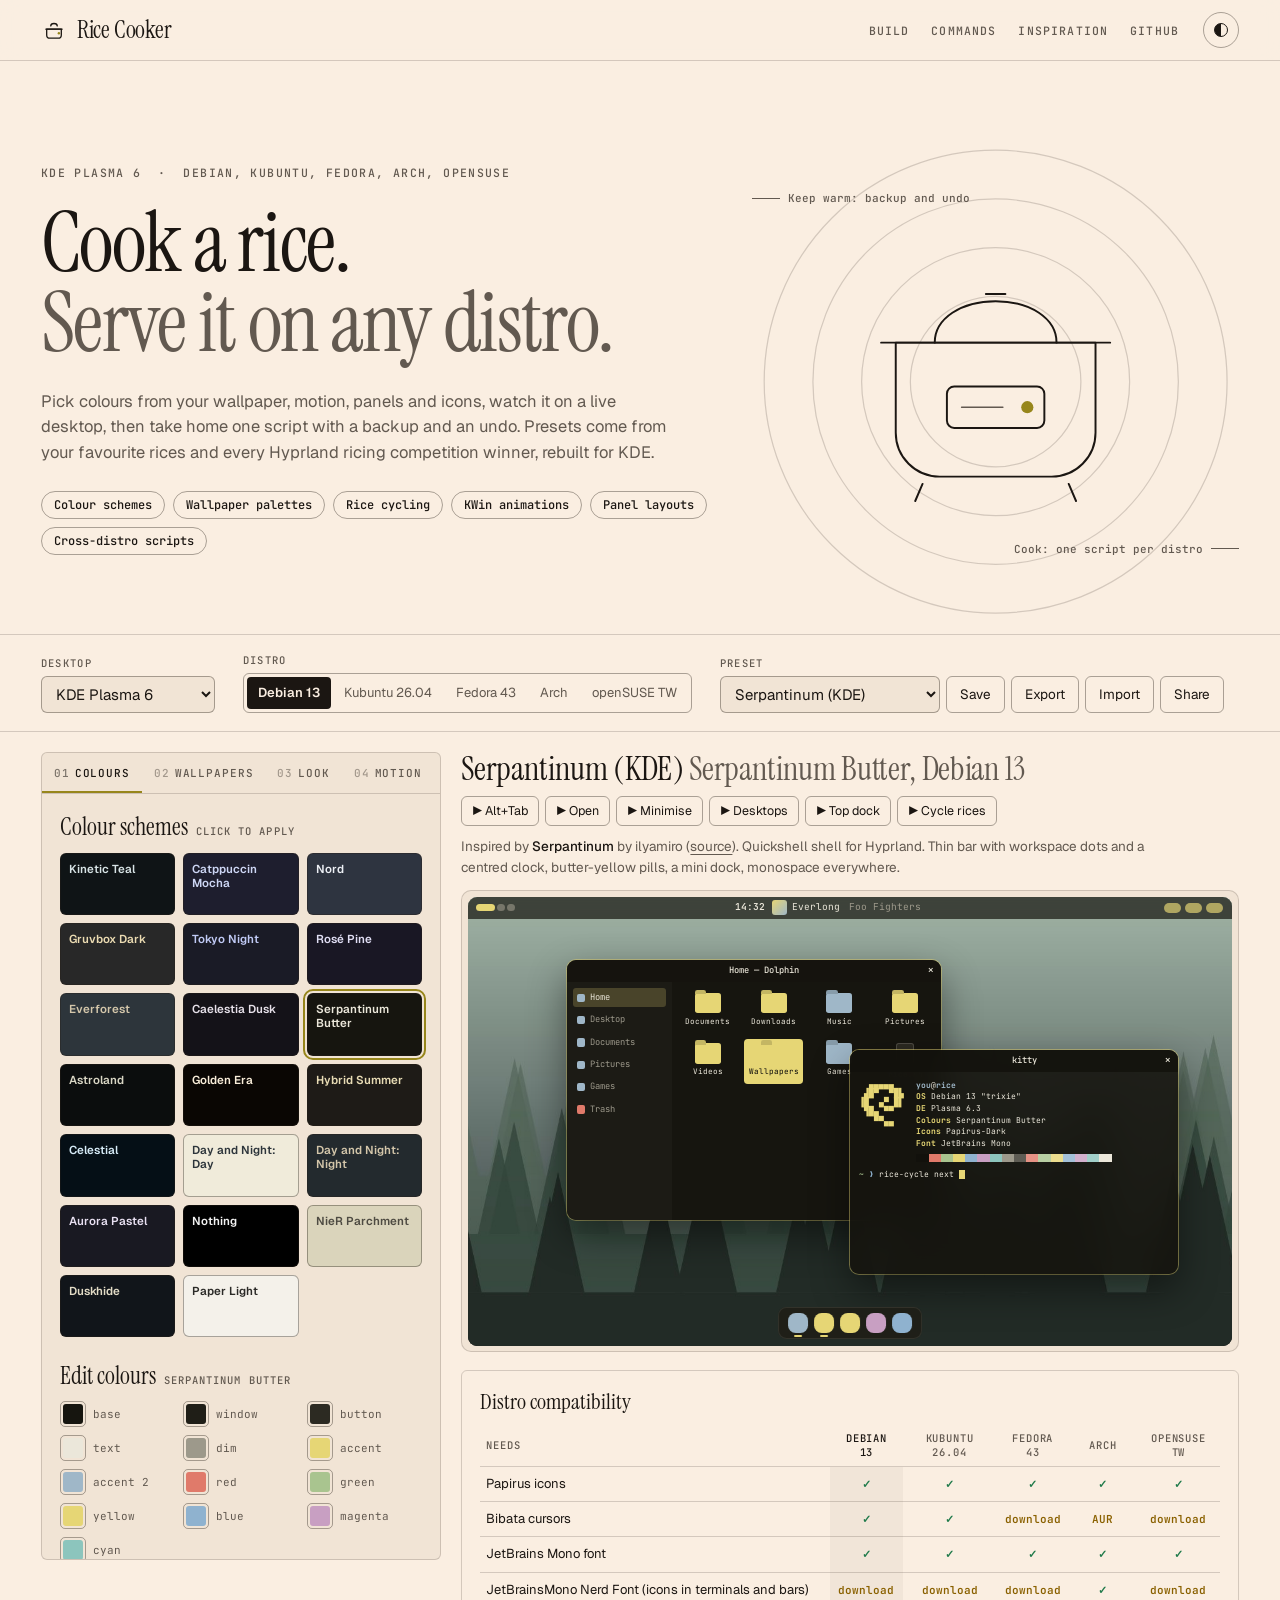
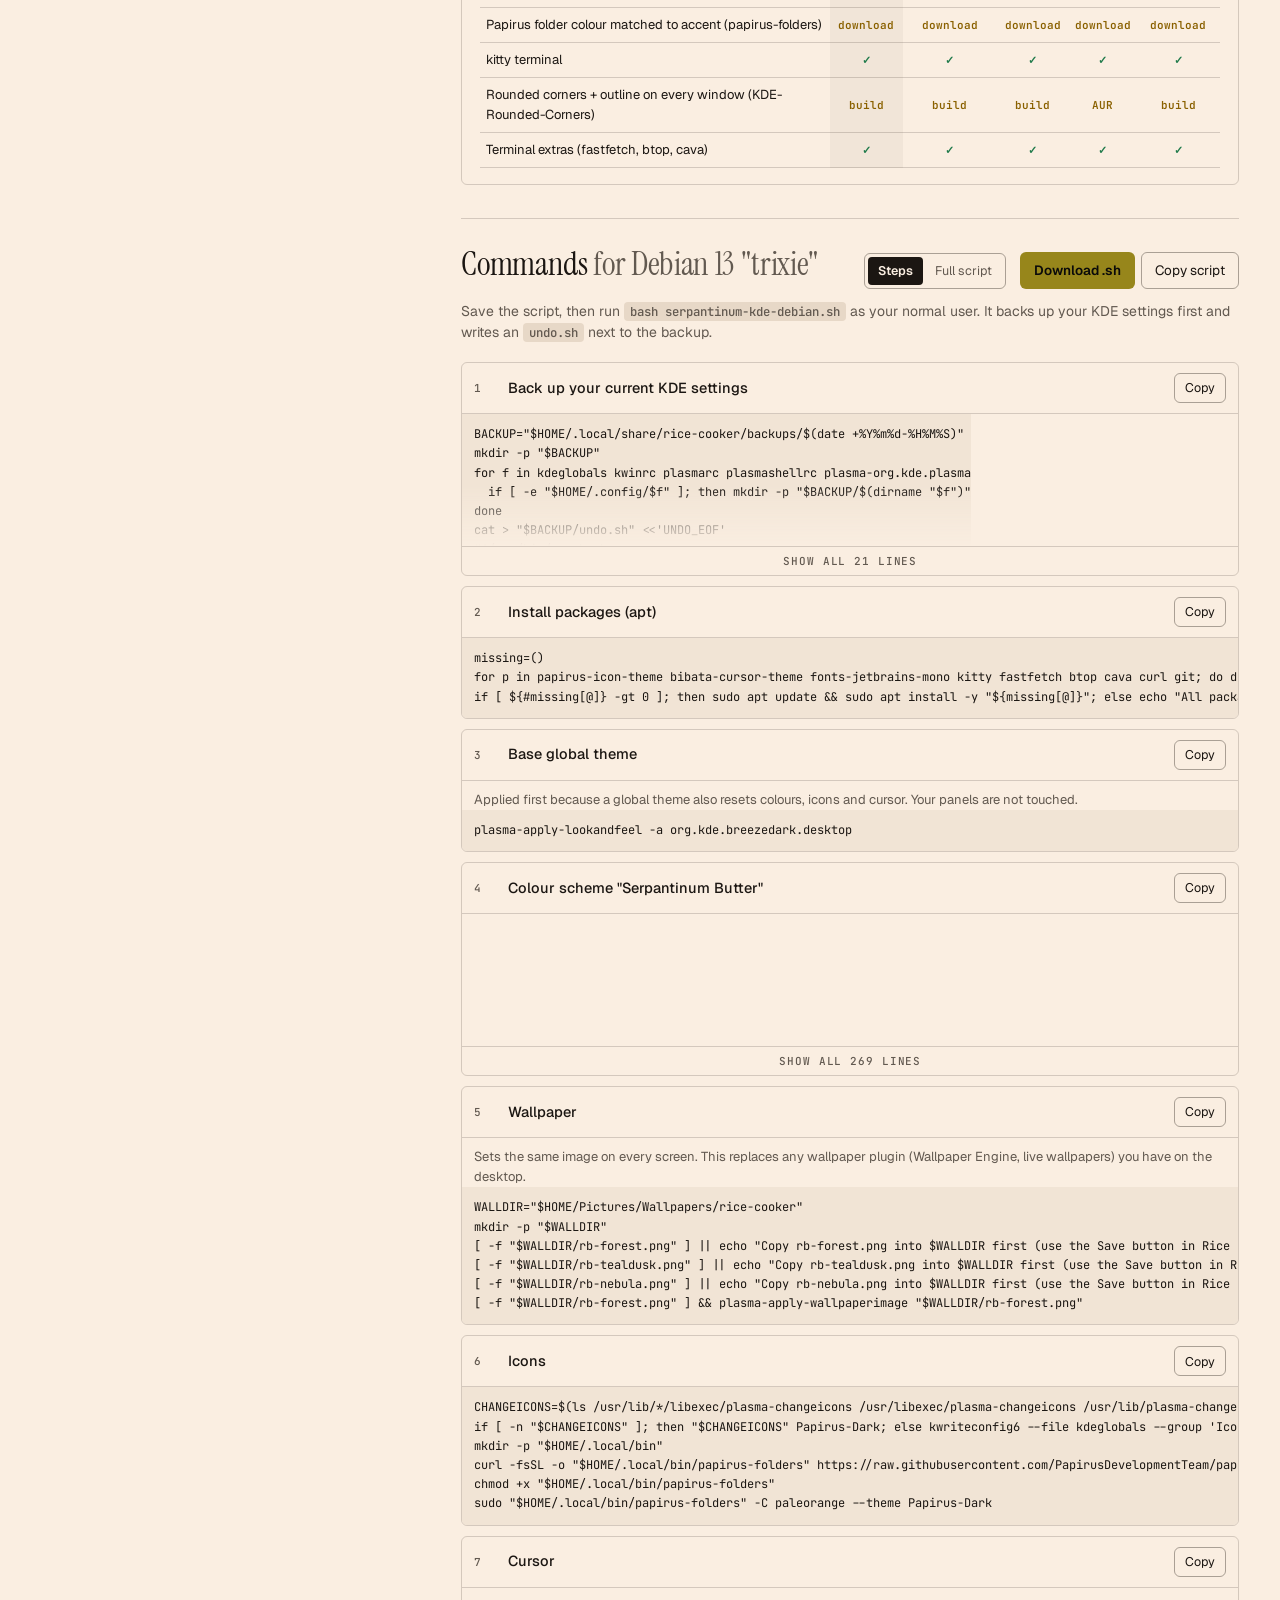
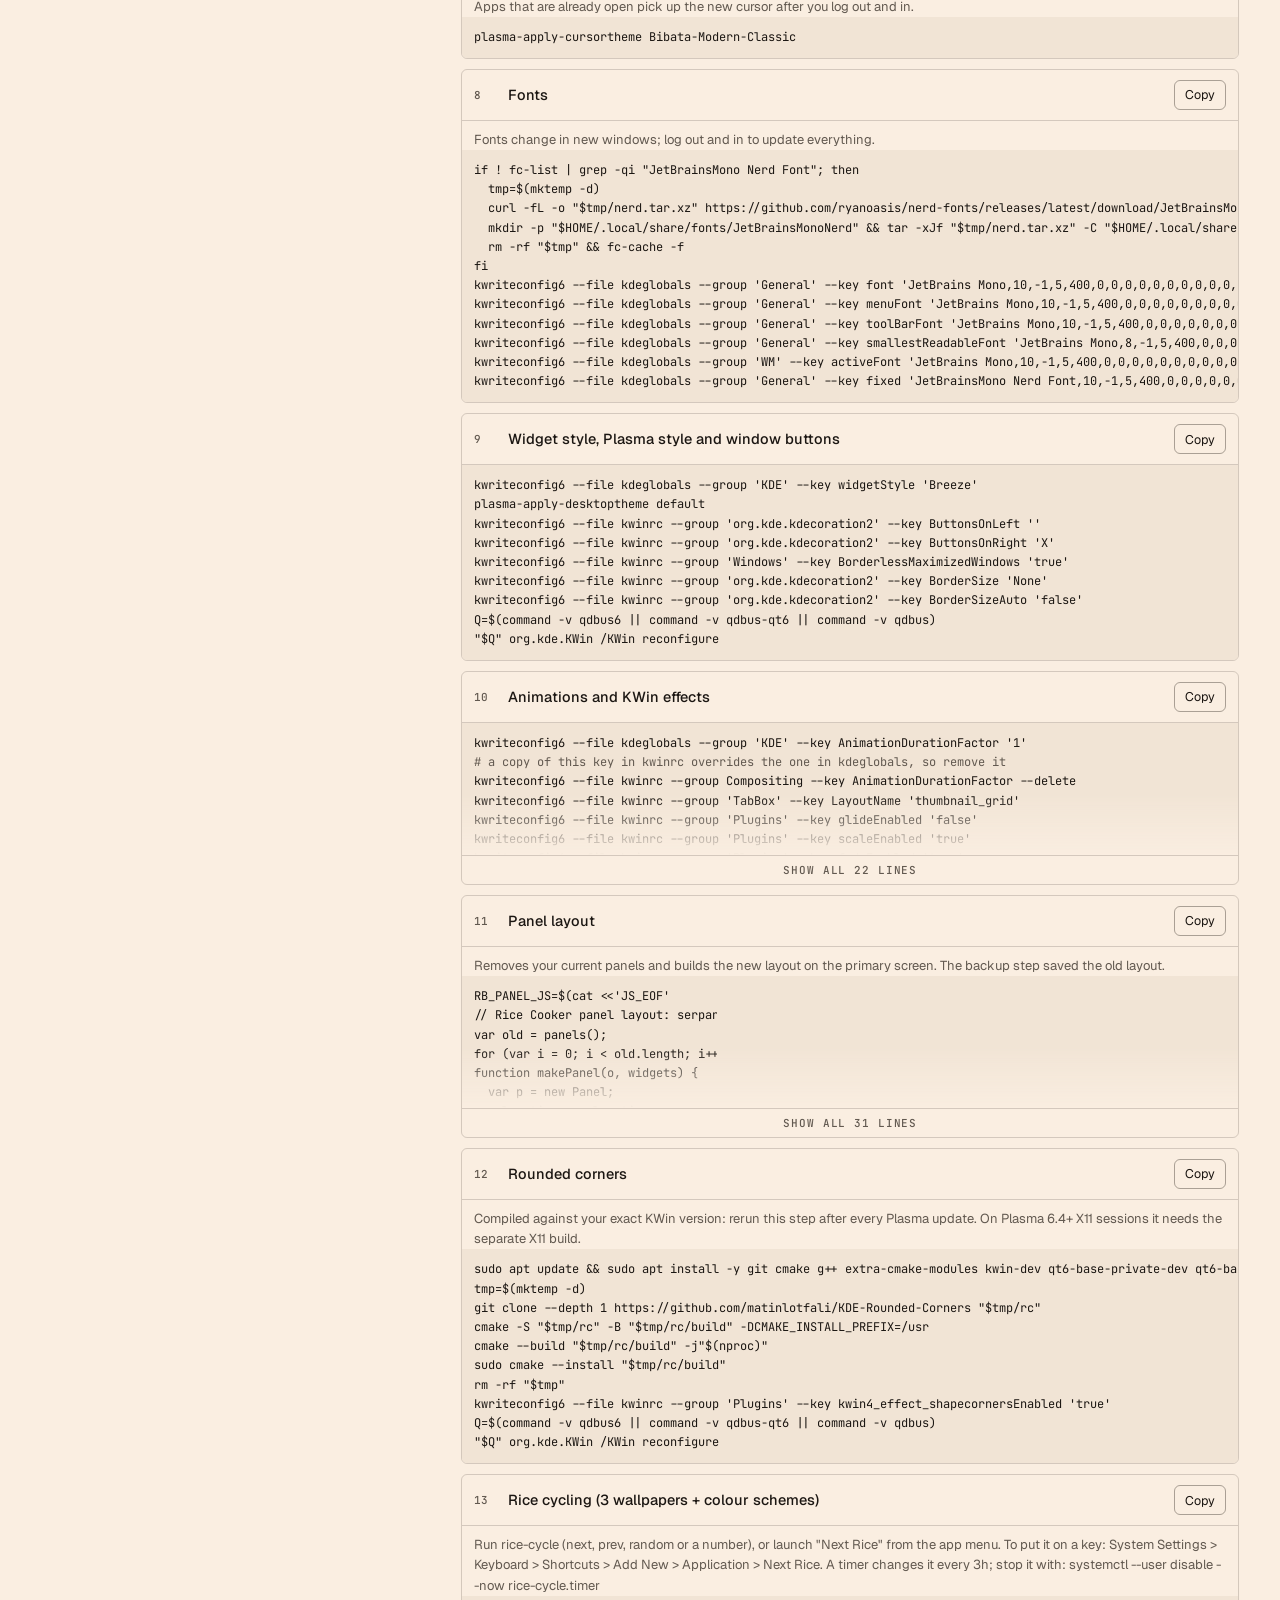
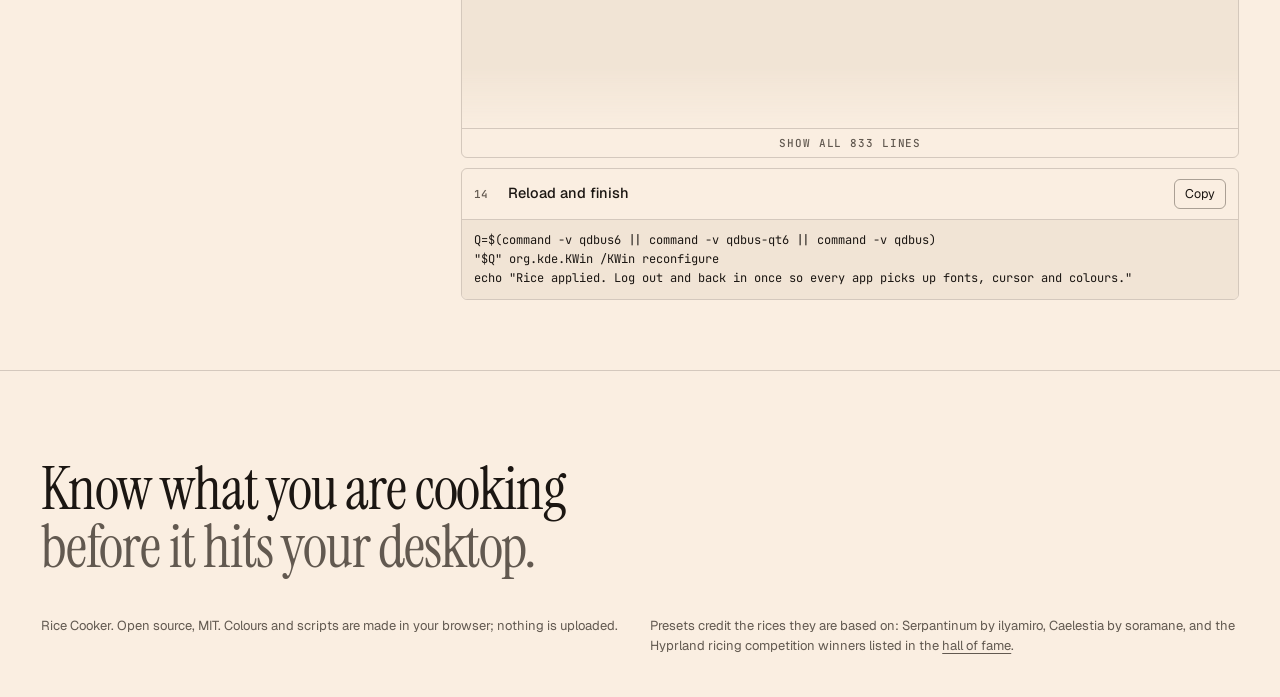
==== commit de23d796: "Desktop app: Flatpak with unboxing, My rices, one-click cooking and restore - desktop/rice-cooker.py" ====
--- a/index.html
+++ b/index.html
@@ -130,6 +130,7 @@
 <script src="js/generate.js"></script>
 <script src="js/ideas.js"></script>
 <script src="js/preview.js"></script>
+<script src="js/appmode.js"></script>
 <script src="js/app.js"></script>
 </body>
 </html>
--- a/css/style.css
+++ b/css/style.css
@@ -208,7 +208,7 @@
 .idea p { margin: 3px 0 0; font-size: 13px; color: var(--ink-2); }
 .tag { display: inline-block; font: 500 10px var(--mono); padding: 1px 7px; border-radius: 99px; border: 1px solid var(--line-2); color: var(--ink-2); margin-left: 6px; vertical-align: 1px; text-transform: uppercase; letter-spacing: .06em; }
 .tag.yes { color: var(--ok); border-color: color-mix(in srgb, var(--ok) 45%, transparent); }
-.tag.win { color: var(--accent); border-color: color-mix(in srgb, var(--accent) 55%, transparent); }
+.tag.gold { color: var(--accent); border-color: color-mix(in srgb, var(--accent) 55%, transparent); }
 
 /* ---------- stage ---------- */
 .stage-head { display: flex; flex-wrap: wrap; align-items: baseline; gap: 10px 18px; margin-bottom: 12px; }
@@ -276,3 +276,64 @@
   *, *::before, *::after { animation: none !important; transition: none !important; }
   html { scroll-behavior: auto; }
 }
+
+/* ---------- desktop app (js/appmode.js) ---------- */
+.app-mode .hero, .app-mode .foot-big, .app-mode .links a[href="#commands"] { display: none; }
+.app-mode .foot { padding-top: 28px; }
+.app-mode .foot-row { margin-top: 0; }
+.rc-modal-back { position: fixed; inset: 0; z-index: 60; background: color-mix(in srgb, var(--ground) 72%, transparent); backdrop-filter: blur(10px); display: grid; place-items: center; padding: 16px; }
+.rc-modal { position: relative; width: min(520px, 100%); max-height: calc(100vh - 32px); overflow: auto; background: var(--surface); border: 1px solid var(--line-2); border-radius: 10px; padding: 28px; box-shadow: 0 30px 80px rgba(0,0,0,.45); }
+.rc-modal.wide { width: min(760px, 100%); padding: 36px 40px; }
+.rc-modal h2 { font: 400 clamp(1.9rem, 3.6vw, 3rem)/1 var(--serif); letter-spacing: -.01em; }
+.rc-modal h2 span { color: var(--ink-2); }
+.rc-x { position: absolute; top: 12px; right: 12px; width: 32px; height: 32px; border-radius: 50%; border: 1px solid var(--line-2); background: none; cursor: pointer; font-size: 18px; color: var(--ink-2); }
+.rc-p { color: var(--ink-2); margin-top: 14px; font-size: 15px; max-width: 60ch; }
+.rc-p.small { font-size: 13px; }
+.rc-actions { display: flex; flex-wrap: wrap; justify-content: flex-end; gap: 8px; margin-top: 24px; }
+.ub .kicker { margin-bottom: 12px; }
+.ub0 { text-align: center; }
+.ub0 .rc-p { margin-left: auto; margin-right: auto; }
+.ub0 .rc-actions { justify-content: center; }
+.ub-dots { display: flex; justify-content: center; gap: 6px; margin-top: 22px; }
+.ub-dots i { width: 6px; height: 6px; border-radius: 50%; background: var(--line-2); }
+.ub-dots i.on { background: var(--accent); width: 18px; border-radius: 9px; }
+.unbox-art { width: min(320px, 80%); display: block; margin: 0 auto 10px; overflow: visible; }
+.unbox-art .box-label { font: 500 9px var(--mono); letter-spacing: .3em; fill: var(--ink-2); }
+.unbox-art .cooker { opacity: 0; transform: translateY(40px); transition: opacity .6s .5s, transform .9s .4s var(--ease); }
+.unbox-art .lid { transition: transform .7s var(--ease); }
+.unbox-art .lid-l { transform-origin: 70px 120px; }
+.unbox-art .lid-r { transform-origin: 250px 120px; }
+.unbox-art .box { transition: opacity .5s .7s, transform .8s .5s var(--ease); }
+.unbox-art.open .lid-l { transform: rotate(-120deg); }
+.unbox-art.open .lid-r { transform: rotate(120deg); }
+.unbox-art.open .box { opacity: 0; transform: translateY(30px); }
+.unbox-art.open .cooker { opacity: 1; transform: translateY(-6px); }
+.ub-facts { display: grid; grid-template-columns: 1fr 1fr; gap: 0 24px; margin: 22px 0 6px; }
+.ub-facts div { border-top: 1px solid var(--line); padding: 10px 0; }
+.ub-facts dt { font: 500 10.5px var(--mono); text-transform: uppercase; letter-spacing: .1em; color: var(--ink-2); }
+.ub-facts dd { margin: 3px 0 0; font-size: 15px; }
+.ub-grid { display: grid; grid-template-columns: repeat(3, 1fr); gap: 8px; margin-top: 20px; }
+.ub-card { border: 1px solid var(--line-2); border-radius: var(--radius); padding: 12px; text-align: left; display: flex; flex-direction: column; gap: 8px; cursor: pointer; min-height: 92px; }
+.ub-card[aria-pressed=true] { outline: 2px solid var(--accent); outline-offset: 2px; }
+.ub-card small { font: 500 10px var(--mono); text-transform: uppercase; letter-spacing: .08em; }
+.rc-lines { margin: 0; font: 12px/1.55 var(--mono); max-height: 260px; overflow: auto; white-space: pre-wrap; word-break: break-word; color: var(--ink-2); }
+.rc-lines.mini { max-height: 120px; margin-top: 14px; }
+.rc-lines .step { color: var(--ink); margin-top: 6px; }
+.rc-lines .warn { color: var(--warn); }
+.rc-log { position: fixed; right: 18px; bottom: 18px; z-index: 55; width: min(520px, calc(100vw - 36px)); background: var(--surface); border: 1px solid var(--line-2); border-radius: 10px; padding: 16px 18px; box-shadow: 0 24px 60px rgba(0,0,0,.4); }
+.rc-log header { display: flex; justify-content: space-between; align-items: start; gap: 12px; }
+.rc-log h3 { font: 400 24px/1.1 var(--serif); }
+.rc-progress { height: 3px; background: var(--line); border-radius: 9px; margin: 12px 0 8px; overflow: hidden; }
+.rc-progress i { display: block; height: 100%; width: 3%; background: var(--accent); transition: width .4s var(--ease); }
+.rc-log.bad .rc-progress i { background: var(--fail); }
+.rc-step { font-size: 13.5px; margin-bottom: 8px; }
+.rc-log footer { margin-top: 10px; display: flex; justify-content: flex-end; }
+.rc-log footer:empty { display: none; }
+.shelf { display: grid; grid-template-columns: repeat(auto-fill, minmax(150px, 1fr)); gap: 8px; }
+.shelf-card { border: 1px solid var(--line); border-radius: var(--radius); overflow: hidden; }
+.sc-top { padding: 12px; display: flex; flex-direction: column; gap: 8px; min-height: 66px; }
+.sc-top b { font-weight: 600; font-size: 13.5px; }
+.sc-acts { display: flex; flex-wrap: wrap; gap: 4px; padding: 8px; border-top: 1px solid var(--line); }
+.backups { display: flex; flex-direction: column; }
+.bk { display: flex; justify-content: space-between; align-items: center; gap: 10px; border-top: 1px solid var(--line); padding: 9px 0; font-size: 14px; }
+@media (max-width: 640px) { .ub-grid { grid-template-columns: 1fr 1fr; } .ub-facts { grid-template-columns: 1fr; } .rc-modal.wide { padding: 26px 20px; } }
--- a/css/preview.css
+++ b/css/preview.css
@@ -66,6 +66,45 @@
 .pnl.top.island .menu { width: 1.8cqi; height: 1.8cqi; border-radius: 50%; }
 .bigclock { position: absolute; left: 50%; top: 13%; transform: translateX(-50%); z-index: 1; text-align: center; font: 700 9cqi/1 var(--mono-font), monospace; color: var(--p-fg); opacity: .92; letter-spacing: -.02em; text-shadow: 0 .4cqi 2cqi rgba(0,0,0,.35); }
 .bigclock small { display: block; font: 500 1.4cqi var(--ui-font), sans-serif; color: var(--p-dim); margin-top: .8cqi; letter-spacing: .1em; text-transform: uppercase; }
+
+/* Caelestia-style top dock pill, now playing and dashboard */
+.pnl.tdock { height: 3.6cqi; padding: 0 1.6cqi; gap: 1.6cqi; }
+.clock2 { font-weight: 600; white-space: nowrap; display: flex; gap: .7cqi; align-items: baseline; font-variant-numeric: tabular-nums; }
+.clock2 em { font-style: normal; font-weight: 400; color: var(--p-dim); font-size: 1.05cqi; }
+.np { display: flex; align-items: center; gap: .7cqi; white-space: nowrap; }
+.np .tt em { font-style: normal; color: var(--p-dim); margin-left: .4cqi; }
+.art { display: block; width: 1.9cqi; height: 1.9cqi; border-radius: .4cqi; background: linear-gradient(135deg, var(--p-accent), var(--p-accent2)); flex-shrink: 0; }
+.art.big { width: 7cqi; height: 7cqi; border-radius: .8cqi; }
+.viz { display: inline-flex; gap: .2cqi; align-items: flex-end; height: 1.4cqi; }
+.viz b { width: .3cqi; background: var(--p-accent); border-radius: 2px; animation: viz 1s ease-in-out infinite alternate; }
+.viz b:nth-child(1) { animation-delay: -.2s; } .viz b:nth-child(2) { animation-delay: -.6s; } .viz b:nth-child(3) { animation-delay: -.1s; } .viz b:nth-child(4) { animation-delay: -.8s; } .viz b:nth-child(5) { animation-delay: -.4s; }
+@keyframes viz { from { height: 20%; } to { height: 100%; } }
+.dash { position: absolute; left: 50%; top: 4.6cqi; transform: translate(-50%, 0); transform-origin: 50% 0; z-index: 11; width: 58%; padding: 1.2cqi; border-radius: 1.6cqi;
+  background: color-mix(in srgb, var(--p-bg2) 92%, transparent); backdrop-filter: blur(14px); border: 1px solid color-mix(in srgb, var(--p-fg) 12%, transparent); box-shadow: 0 2cqi 5cqi rgba(0,0,0,.45); font-size: 1.1cqi; }
+.dtabs { display: flex; justify-content: center; gap: 2.4cqi; color: var(--p-dim); margin-bottom: 1cqi; }
+.dtabs .on { color: var(--p-accent); border-bottom: 2px solid var(--p-accent); padding-bottom: .3cqi; }
+.dgrid { display: grid; grid-template-columns: 1.4fr 1fr 1fr; gap: .9cqi; }
+.dcard, .wc { background: color-mix(in srgb, var(--p-surface) 85%, transparent); border-radius: 1cqi; padding: .9cqi 1cqi; display: flex; flex-direction: column; gap: .4cqi; }
+.dcard b, .wc b { font-weight: 600; }
+.dcard span, .wc span { color: var(--p-dim); }
+.dcard.media, .wc.np2 { flex-direction: row; align-items: center; gap: .9cqi; }
+.dcard.media > div, .wc.np2 > div { display: flex; flex-direction: column; gap: .3cqi; min-width: 0; flex: 1; }
+.bar { display: block; height: .35cqi; background: color-mix(in srgb, var(--p-fg) 15%, transparent); border-radius: 9px; overflow: hidden; }
+.bar i { display: block; height: 100%; background: var(--p-accent); }
+.ctl { letter-spacing: .4cqi; color: var(--p-fg) !important; }
+.rings { display: flex; gap: .8cqi; justify-content: space-around; }
+.rings span { display: flex; flex-direction: column; align-items: center; gap: .3cqi; font-size: .9cqi; }
+.rings i { width: 3.4cqi; height: 3.4cqi; border-radius: 50%; background: conic-gradient(var(--p-accent) calc(var(--v) * 1%), color-mix(in srgb, var(--p-fg) 14%, transparent) 0); -webkit-mask: radial-gradient(circle, transparent 55%, #000 57%); mask: radial-gradient(circle, transparent 55%, #000 57%); }
+.eq { display: flex; gap: .25cqi; align-items: flex-end; height: 3cqi; }
+.eq i { flex: 1; background: var(--p-accent2); border-radius: 2px; animation: viz 1.2s ease-in-out infinite alternate; }
+.eq i:nth-child(odd) { animation-delay: -.5s; } .eq i:nth-child(3n) { animation-delay: -.9s; }
+.wcol { position: absolute; right: 1.2cqi; top: 5cqi; width: 17cqi; z-index: 2; display: flex; flex-direction: column; gap: .7cqi; font-size: 1cqi; }
+.wc { backdrop-filter: blur(var(--blur)); }
+.wc.rings { flex-direction: row; }
+.wcol .rings i { width: 2.8cqi; height: 2.8cqi; }
+.wc.cal .days { display: grid; grid-template-columns: repeat(7, 1fr); gap: .2cqi; font-size: .8cqi; text-align: center; }
+.wc.cal .days i { font-style: normal; color: var(--p-dim); }
+.wc.cal .days i.on { background: var(--p-accent); color: var(--p-on-accent); border-radius: 50%; }
 
 /* windows */
 .win {
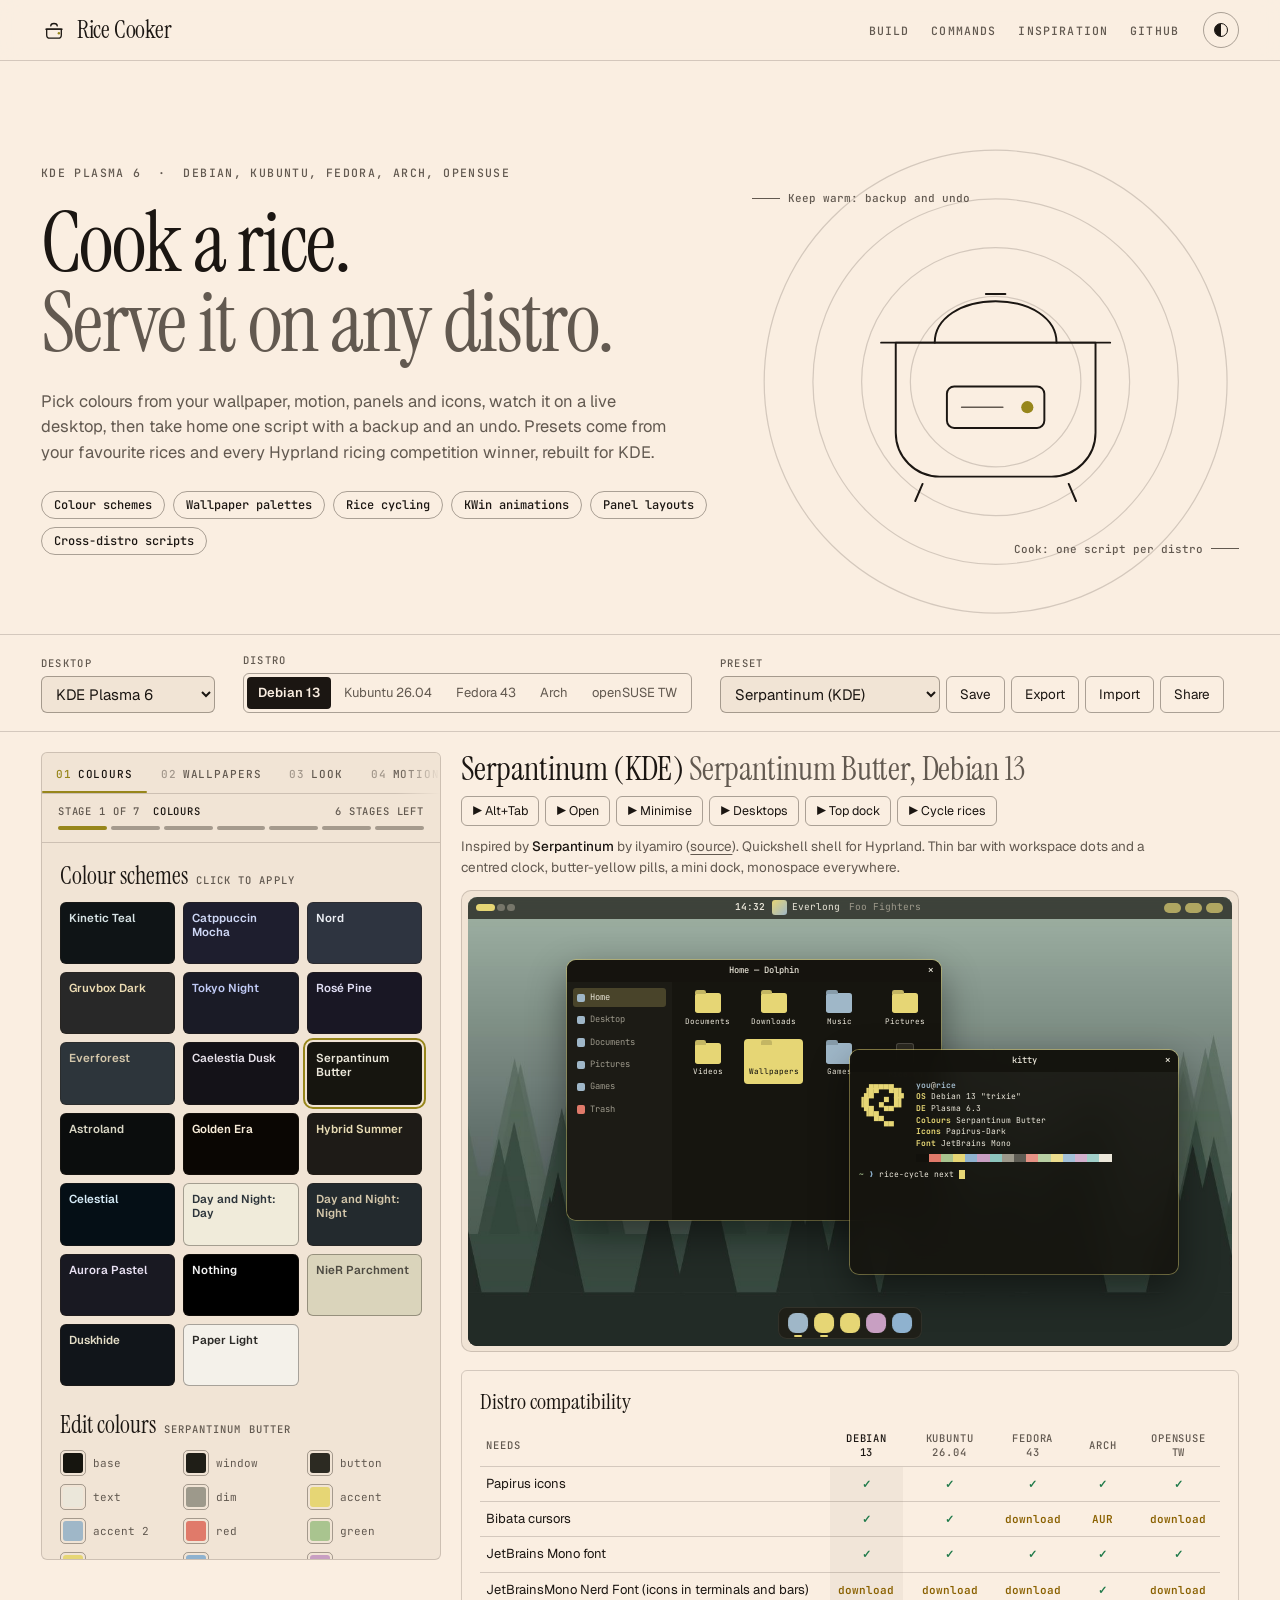
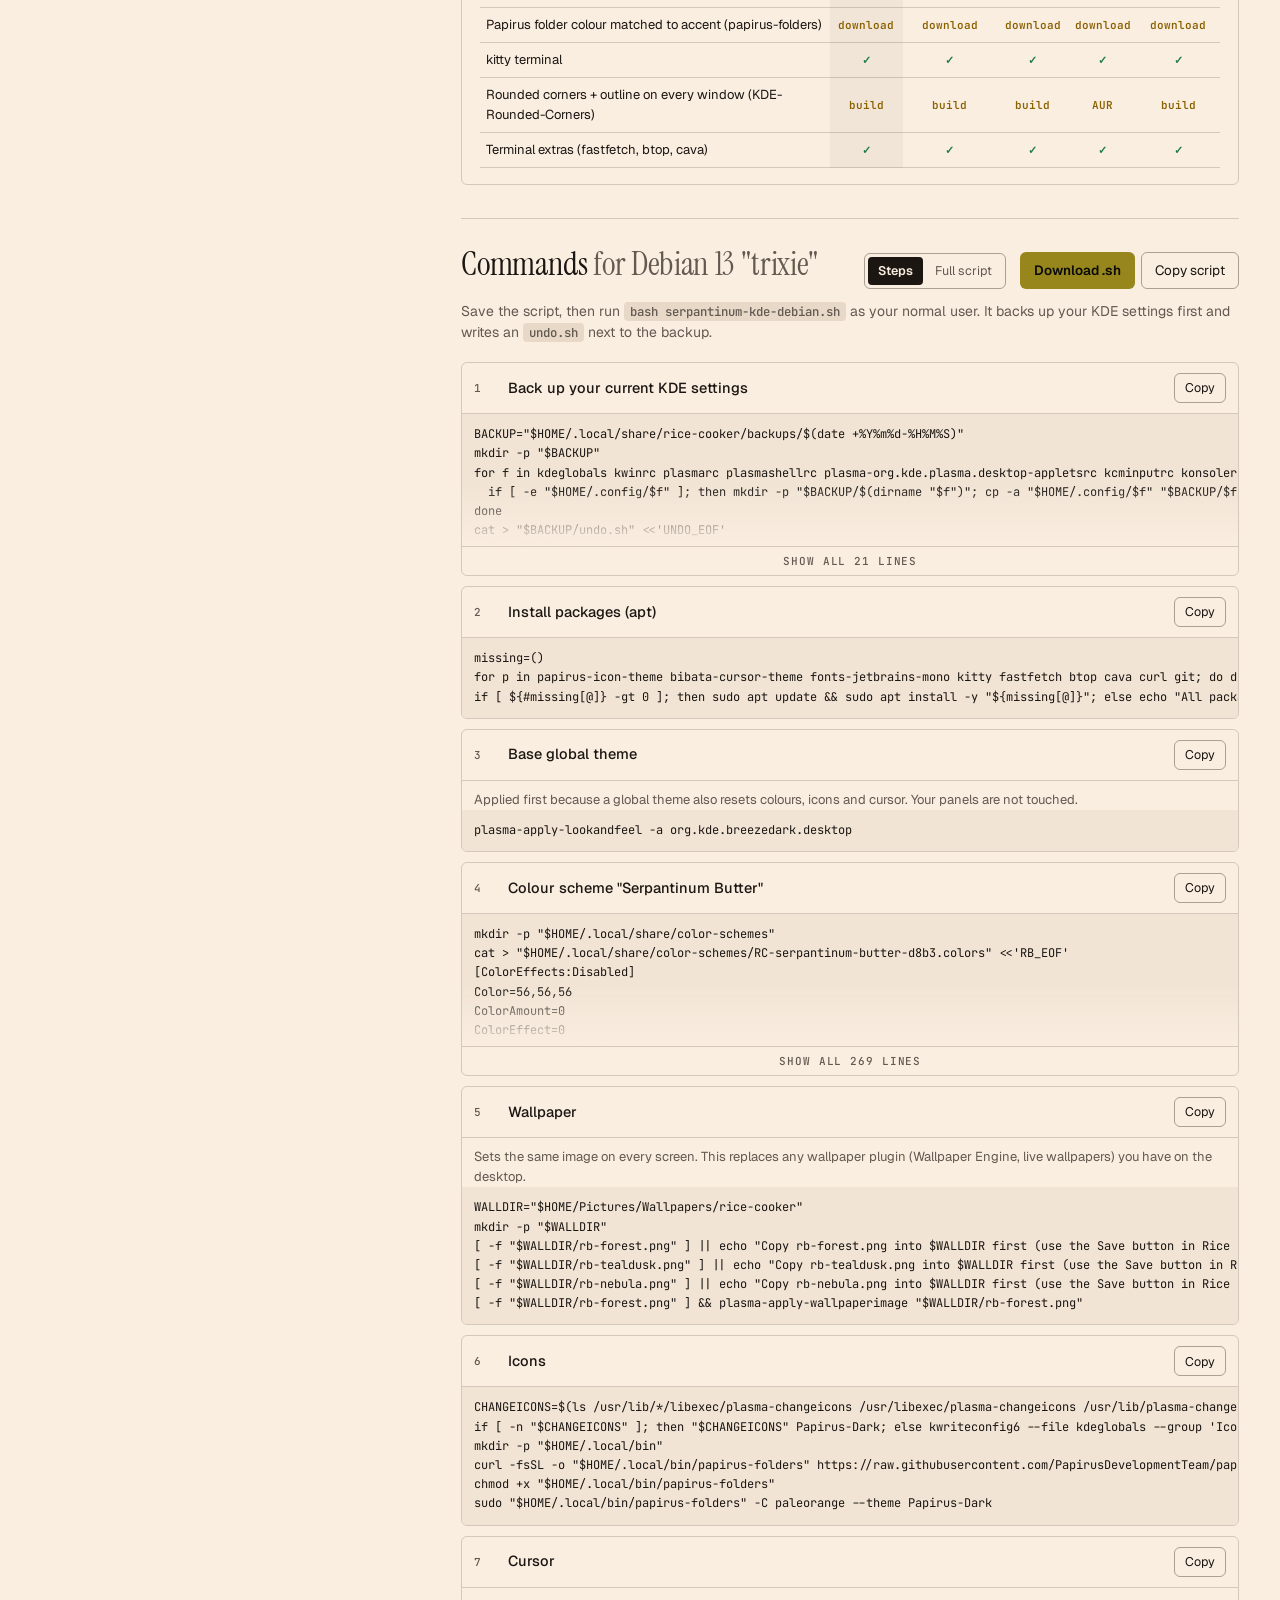
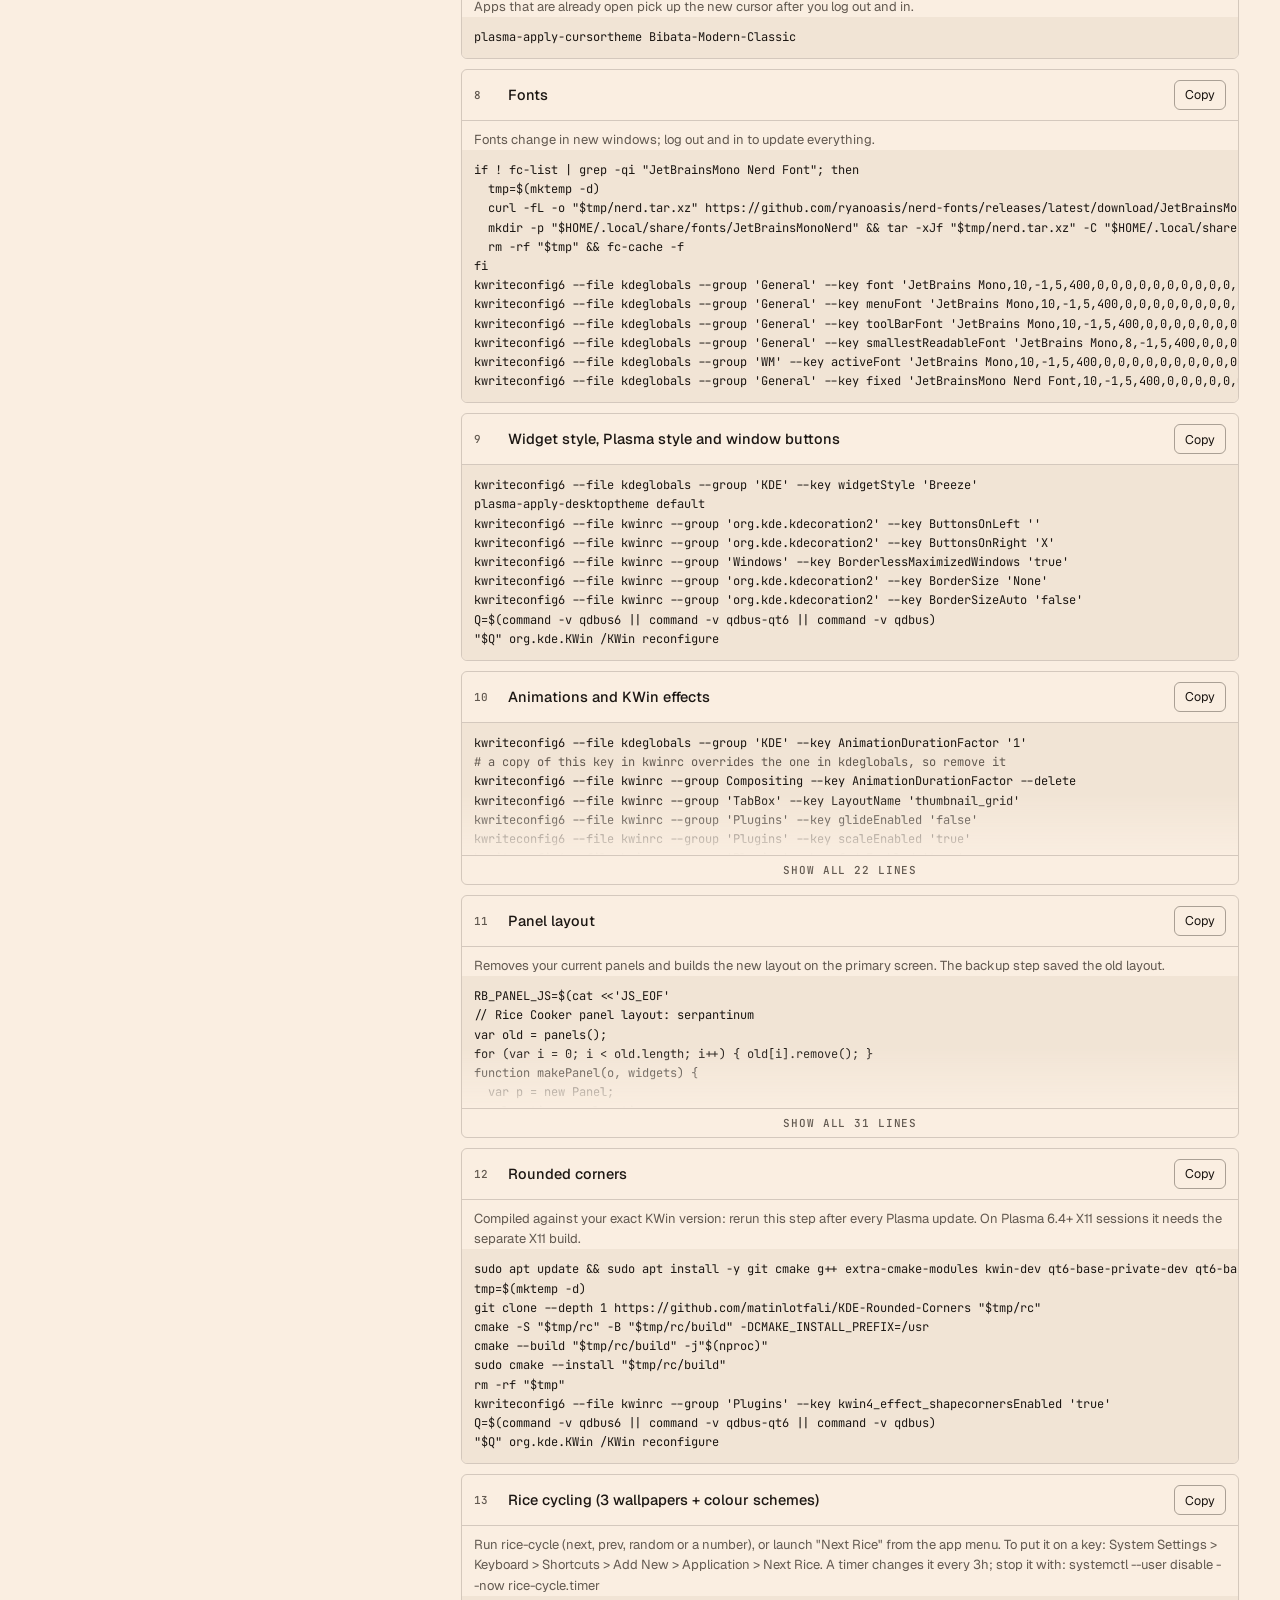
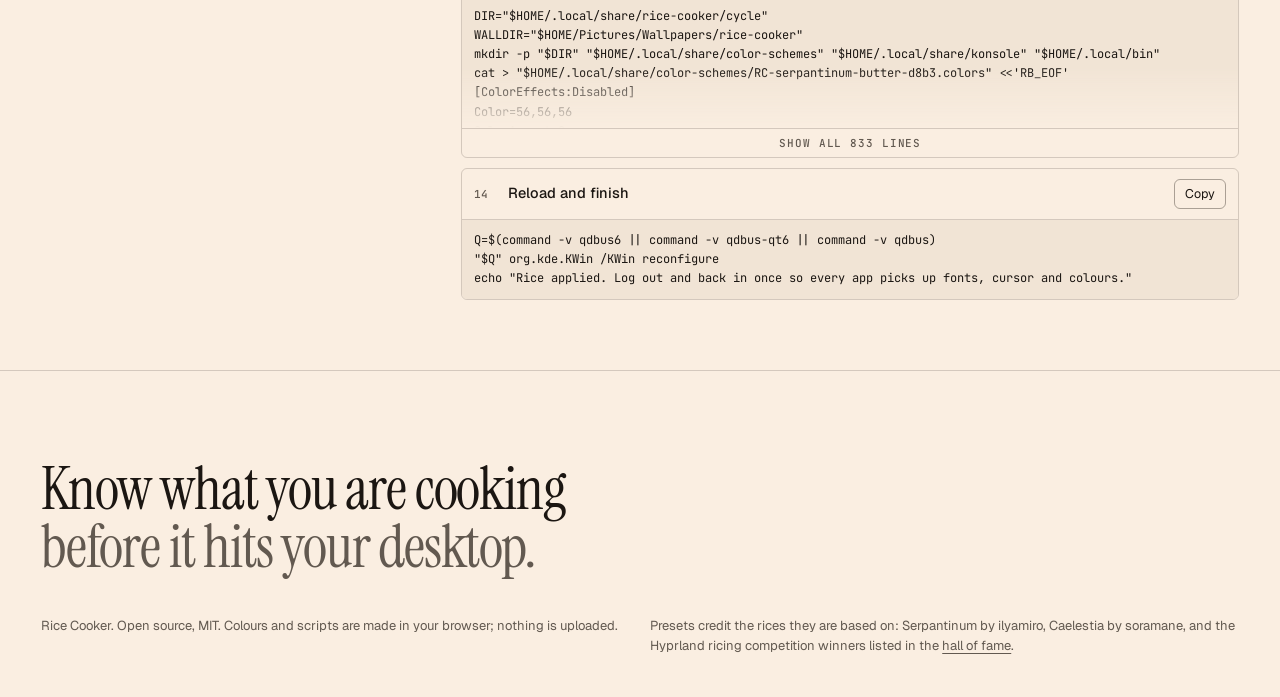
==== commit 73881863: "Sliding stage strip with progress: centred active stage, gliding bar, edge fades, 'Stage N of M' tex" ====
--- a/index.html
+++ b/index.html
@@ -81,7 +81,7 @@
 
 <main class="layout wrap" id="build">
   <aside class="controls">
-    <nav class="tabs" id="tabs" role="tablist"></nav>
+    <div class="tabs-wrap"><nav class="tabs" id="tabs" role="tablist" aria-label="Stages"></nav></div>
     <div class="tab-body" id="tabBody"></div>
   </aside>
 
--- a/css/style.css
+++ b/css/style.css
@@ -125,11 +125,31 @@
 .stage { grid-area: stage; min-width: 0; }
 .output { grid-area: output; min-width: 0; border-top: 1px solid var(--line); padding-top: 28px; margin-top: 12px; }
 
-.tabs { display: flex; overflow-x: auto; border-bottom: 1px solid var(--line); scrollbar-width: none; flex-shrink: 0; }
-.tabs button { flex: 1 0 auto; border: 0; background: none; cursor: pointer; padding: 13px 12px 11px; font: 500 11px var(--mono); text-transform: uppercase; letter-spacing: .08em; color: var(--ink-2); border-bottom: 2px solid transparent; }
-.tabs button b { font-weight: 500; margin-right: 5px; opacity: .55; }
+.tabs-wrap { position: relative; border-bottom: 1px solid var(--line); flex-shrink: 0; }
+.tabs { position: relative; flex-shrink: 0; display: flex; overflow-x: auto; scrollbar-width: none; overscroll-behavior-x: contain; }
+.tabs::-webkit-scrollbar { display: none; }
+.tabs button { flex: 0 0 auto; border: 0; background: none; cursor: pointer; padding: 14px 14px 12px; display: flex; align-items: baseline; gap: 6px;
+  font: 500 11px var(--mono); text-transform: uppercase; letter-spacing: .08em; color: var(--ink-2); white-space: nowrap; transition: color .25s var(--ease); }
+.tabs button b { font-weight: 500; opacity: .55; }
 .tabs button:hover { color: var(--ink); }
-.tabs button[aria-selected=true] { color: var(--ink); border-bottom-color: var(--accent); }
+.tabs button[aria-selected=true] { color: var(--ink); }
+.tabs button[aria-selected=true] b { opacity: 1; color: var(--accent); }
+.tab-ink { position: absolute; left: 0; bottom: 0; height: 2px; width: 0; background: var(--accent); border-radius: 2px; transition: transform .45s var(--ease), width .45s var(--ease); pointer-events: none; }
+/* fades say "there's more this way" and sit over the strip edges */
+.tabs-wrap::before, .tabs-wrap::after { content: ''; position: absolute; top: 0; height: 41px; width: 44px; pointer-events: none; opacity: 0; transition: opacity .25s; z-index: 1; }
+.tabs-wrap::before { left: 0; background: linear-gradient(90deg, var(--surface), transparent); }
+.tabs-wrap::after { right: 0; background: linear-gradient(270deg, var(--surface), transparent); }
+.tabs-wrap.more-l::before, .tabs-wrap.more-r::after { opacity: 1; }
+.stage-meter { padding: 10px 16px 12px; border-top: 1px solid var(--line); }
+.sm-text { display: flex; justify-content: space-between; gap: 10px; font: 500 10.5px var(--mono); text-transform: uppercase; letter-spacing: .08em; color: var(--ink-2); margin-bottom: 8px; }
+.sm-text b { color: var(--ink); font-weight: 500; margin-left: 6px; }
+.sm-bar { display: flex; gap: 4px; }
+.sm-bar button { flex: 1; height: 4px; border: 0; padding: 0; border-radius: 4px; background: var(--line-2); cursor: pointer; transition: background .35s var(--ease), transform .2s var(--ease); }
+.sm-bar button:hover { transform: scaleY(1.8); }
+.sm-bar button.done { background: color-mix(in srgb, var(--accent) 55%, transparent); }
+.sm-bar button.on { background: var(--accent); }
+.up-next { display: flex; align-items: center; justify-content: space-between; gap: 10px; margin-top: 28px; padding-top: 16px; border-top: 1px solid var(--line); }
+.up-next .btn b { font: 500 11px var(--mono); color: var(--accent); }
 .tab-body { overflow-y: auto; padding: 20px 18px 30px; }
 
 .group { margin-bottom: 26px; }
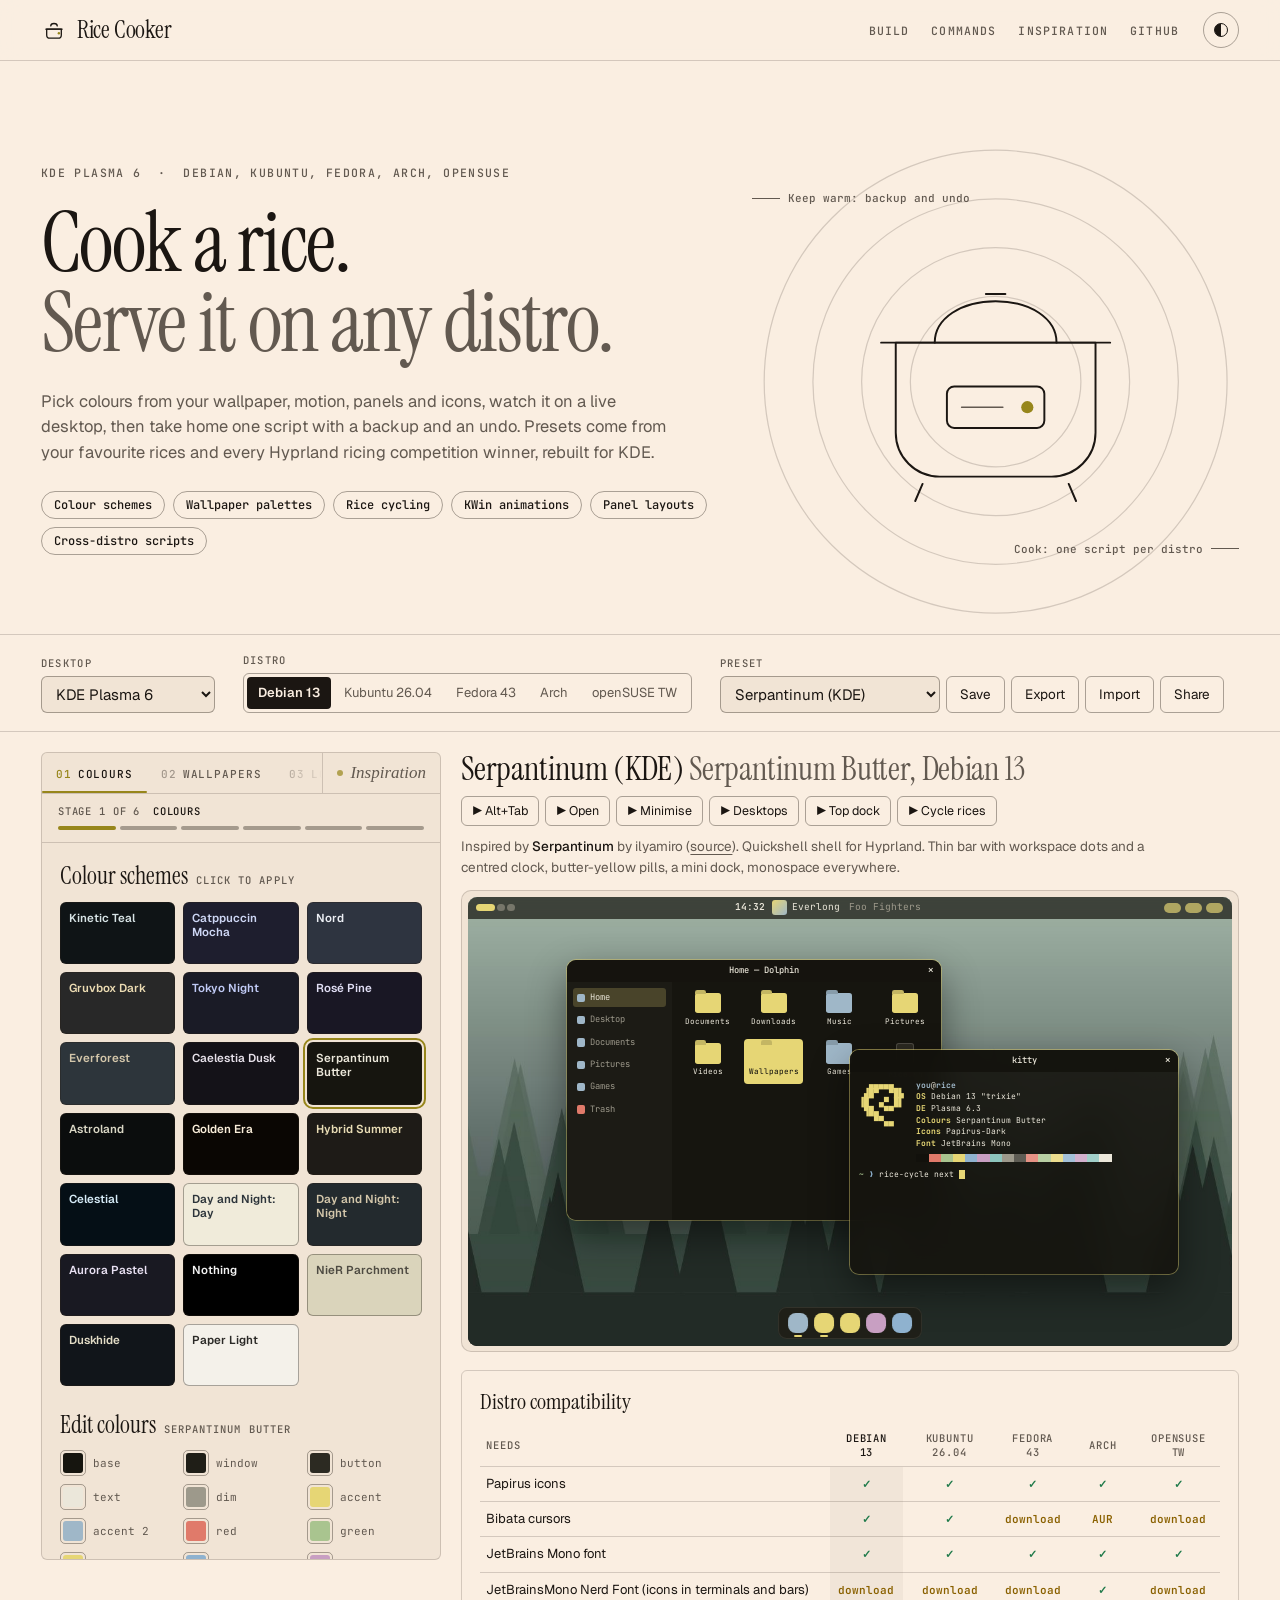
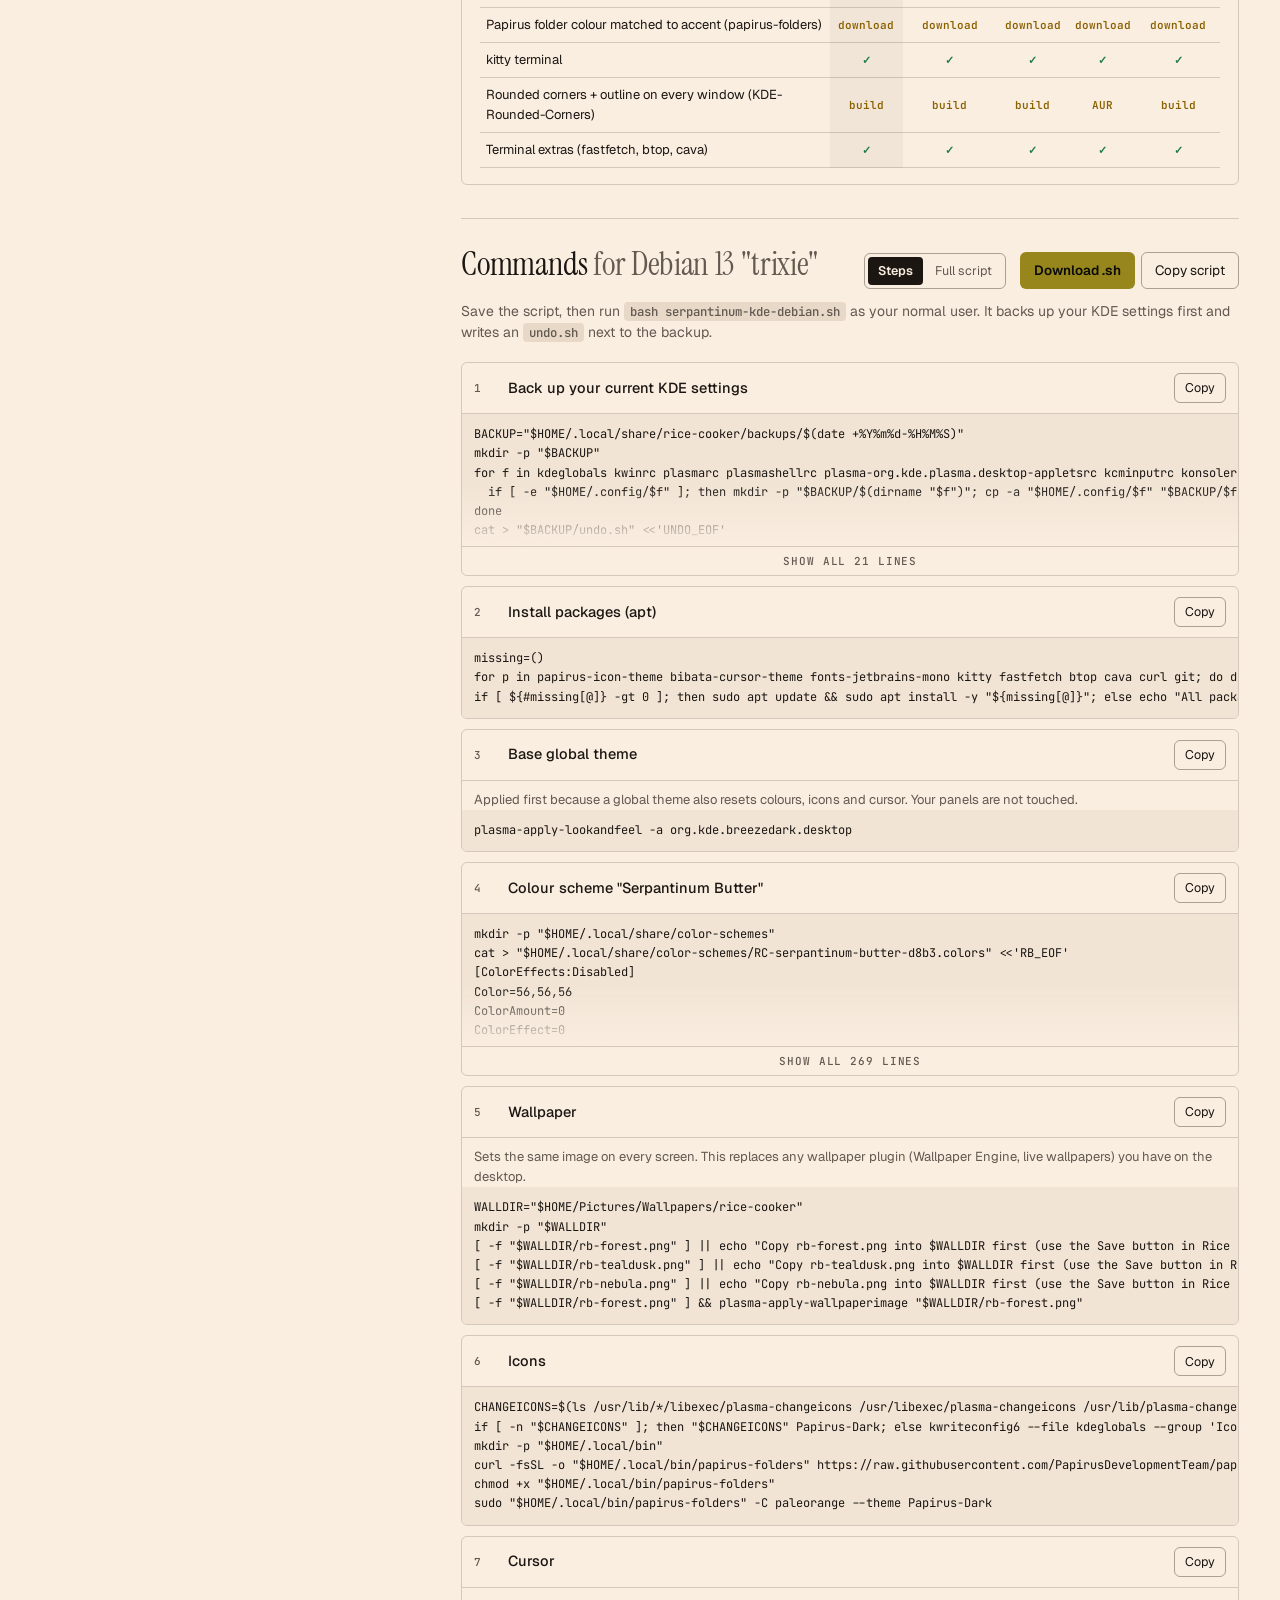
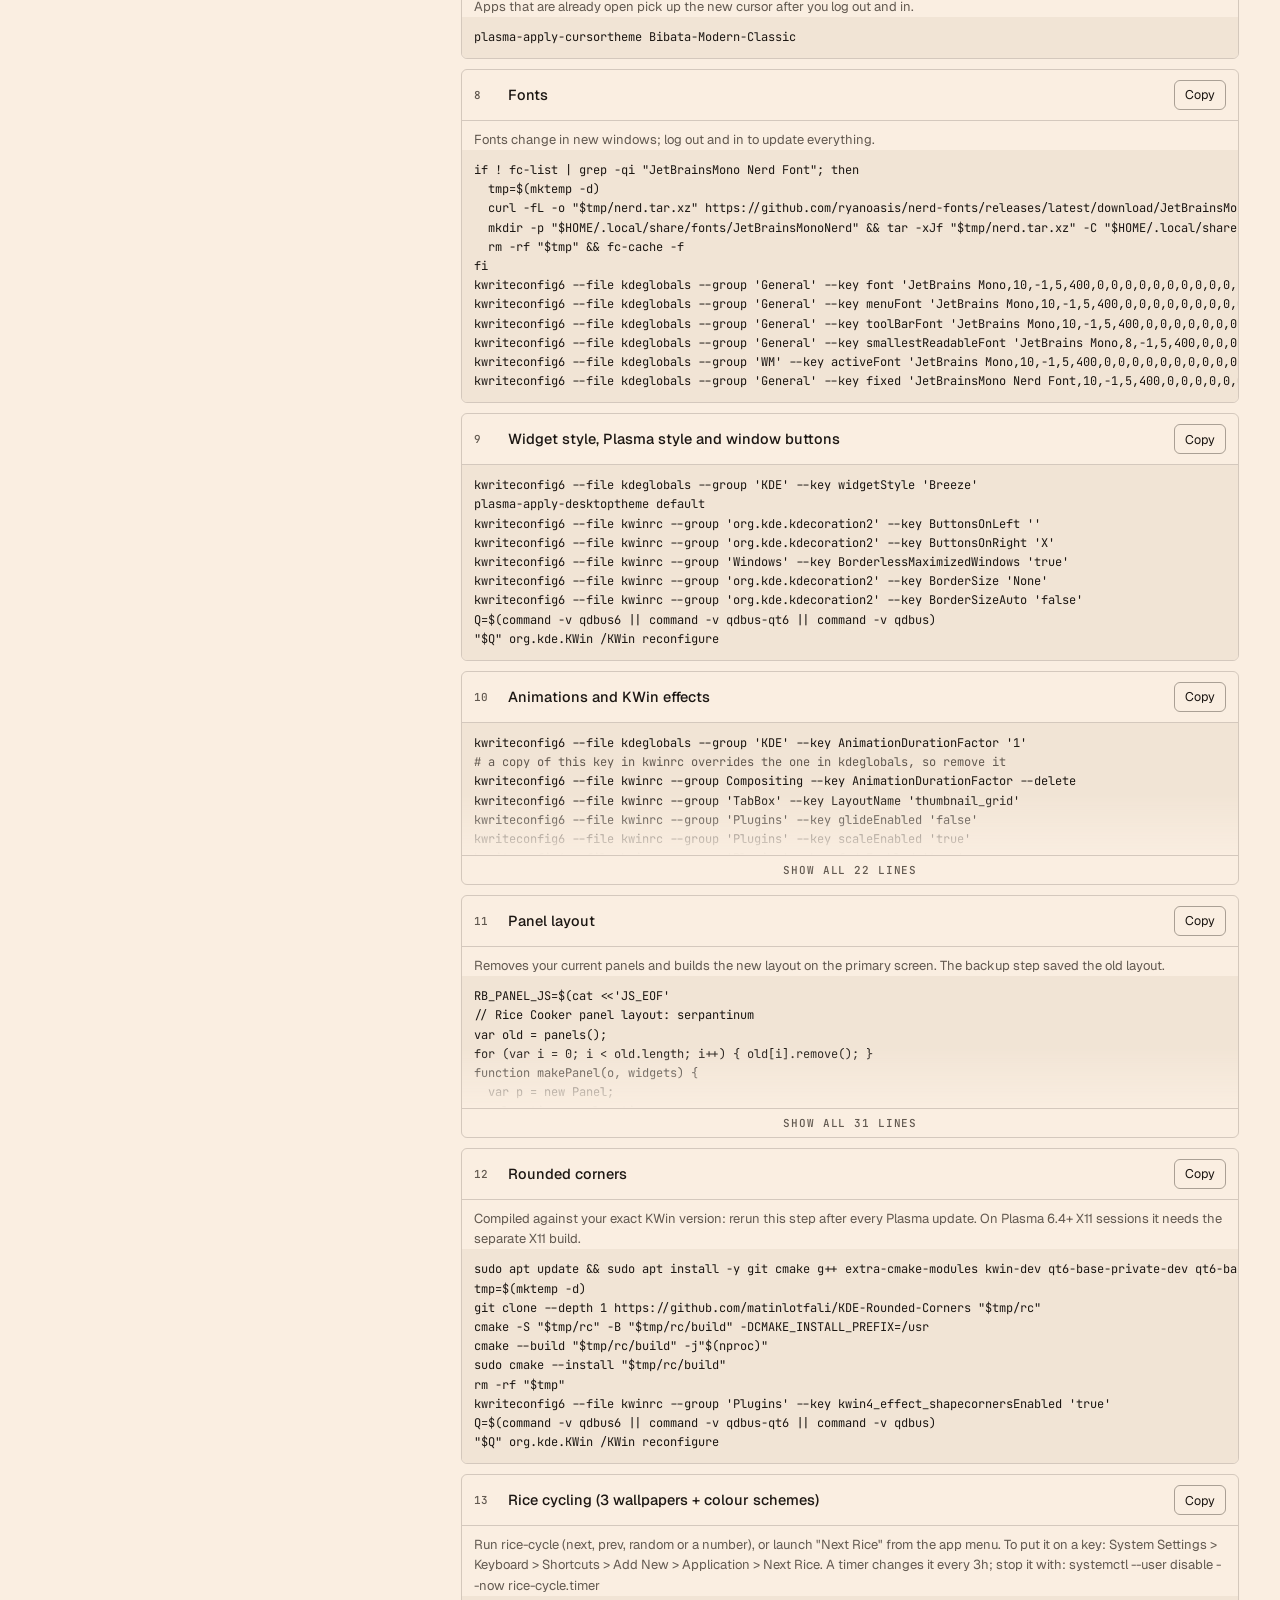
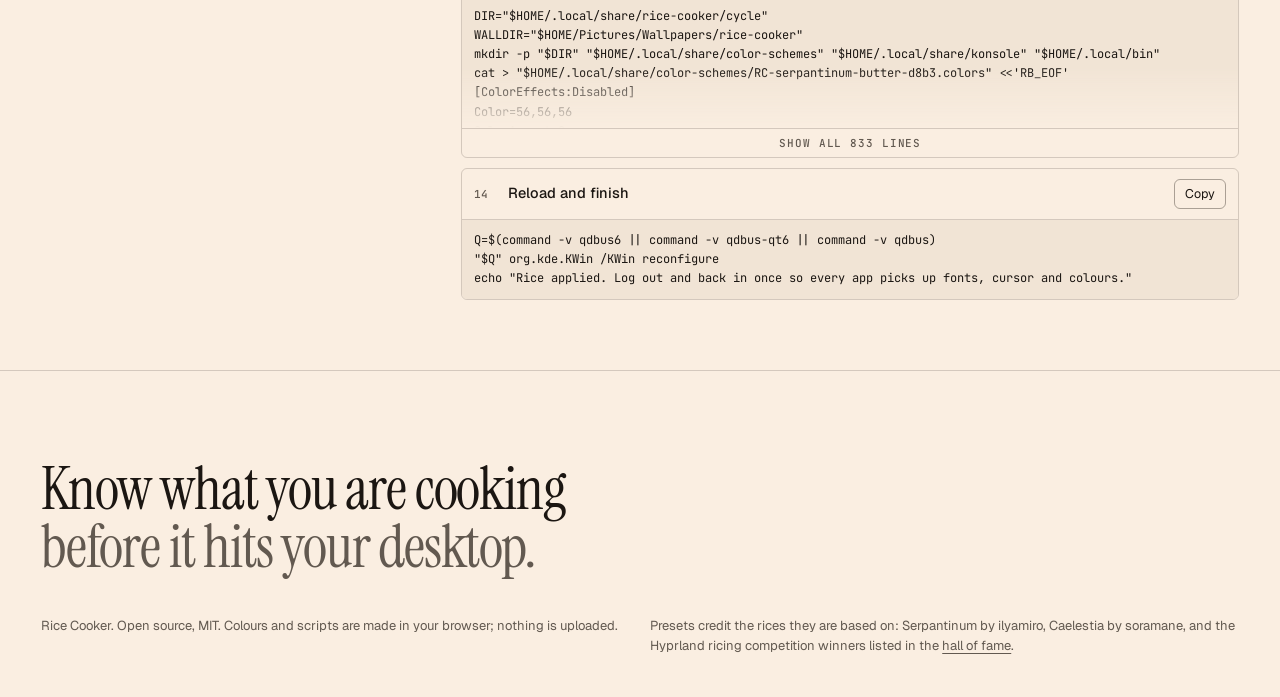
==== commit 785da8c3: "Inspiration becomes a keynote beside the stages; drop the stages-left text" ====
--- a/index.html
+++ b/index.html
@@ -81,7 +81,7 @@
 
 <main class="layout wrap" id="build">
   <aside class="controls">
-    <div class="tabs-wrap"><nav class="tabs" id="tabs" role="tablist" aria-label="Stages"></nav></div>
+    <div class="tabs-wrap"><div class="tabs-row"><div class="strip-box"><nav class="tabs" id="tabs" role="tablist" aria-label="Stages"></nav></div><button class="keynote" id="keynoteBtn" type="button" aria-pressed="false" title="Rices, competition winners and projects to borrow from">Inspiration</button></div></div>
     <div class="tab-body" id="tabBody"></div>
   </aside>
 
--- a/css/style.css
+++ b/css/style.css
@@ -136,10 +136,20 @@
 .tabs button[aria-selected=true] b { opacity: 1; color: var(--accent); }
 .tab-ink { position: absolute; left: 0; bottom: 0; height: 2px; width: 0; background: var(--accent); border-radius: 2px; transition: transform .45s var(--ease), width .45s var(--ease); pointer-events: none; }
 /* fades say "there's more this way" and sit over the strip edges */
-.tabs-wrap::before, .tabs-wrap::after { content: ''; position: absolute; top: 0; height: 41px; width: 44px; pointer-events: none; opacity: 0; transition: opacity .25s; z-index: 1; }
-.tabs-wrap::before { left: 0; background: linear-gradient(90deg, var(--surface), transparent); }
-.tabs-wrap::after { right: 0; background: linear-gradient(270deg, var(--surface), transparent); }
-.tabs-wrap.more-l::before, .tabs-wrap.more-r::after { opacity: 1; }
+.tabs-row { display: flex; align-items: stretch; }
+.strip-box { position: relative; flex: 1; min-width: 0; }
+.strip-box::before, .strip-box::after { content: ''; position: absolute; top: 0; bottom: 0; width: 44px; pointer-events: none; opacity: 0; transition: opacity .25s; z-index: 1; }
+.strip-box::before { left: 0; background: linear-gradient(90deg, var(--surface), transparent); }
+.strip-box::after { right: 0; background: linear-gradient(270deg, var(--surface), transparent); }
+.strip-box.more-l::before, .strip-box.more-r::after { opacity: 1; }
+/* Inspiration: a keynote pinned beside the stages, not one of them */
+.keynote { flex: none; display: flex; align-items: center; gap: 7px; border: 0; border-left: 1px solid var(--line); background: none; cursor: pointer; padding: 0 14px;
+  font: italic 400 17px var(--serif); color: var(--ink-2); transition: color .2s, background .2s; }
+.keynote::before { content: ''; width: 6px; height: 6px; border-radius: 50%; background: var(--accent); opacity: .7; }
+.keynote:hover { color: var(--ink); }
+.keynote[aria-pressed=true] { color: var(--ink); background: color-mix(in srgb, var(--accent) 12%, transparent); }
+.keynote[aria-pressed=true]::before { opacity: 1; }
+.tab-ink { transition: transform .45s var(--ease), width .45s var(--ease), opacity .2s; }
 .stage-meter { padding: 10px 16px 12px; border-top: 1px solid var(--line); }
 .sm-text { display: flex; justify-content: space-between; gap: 10px; font: 500 10.5px var(--mono); text-transform: uppercase; letter-spacing: .08em; color: var(--ink-2); margin-bottom: 8px; }
 .sm-text b { color: var(--ink); font-weight: 500; margin-left: 6px; }
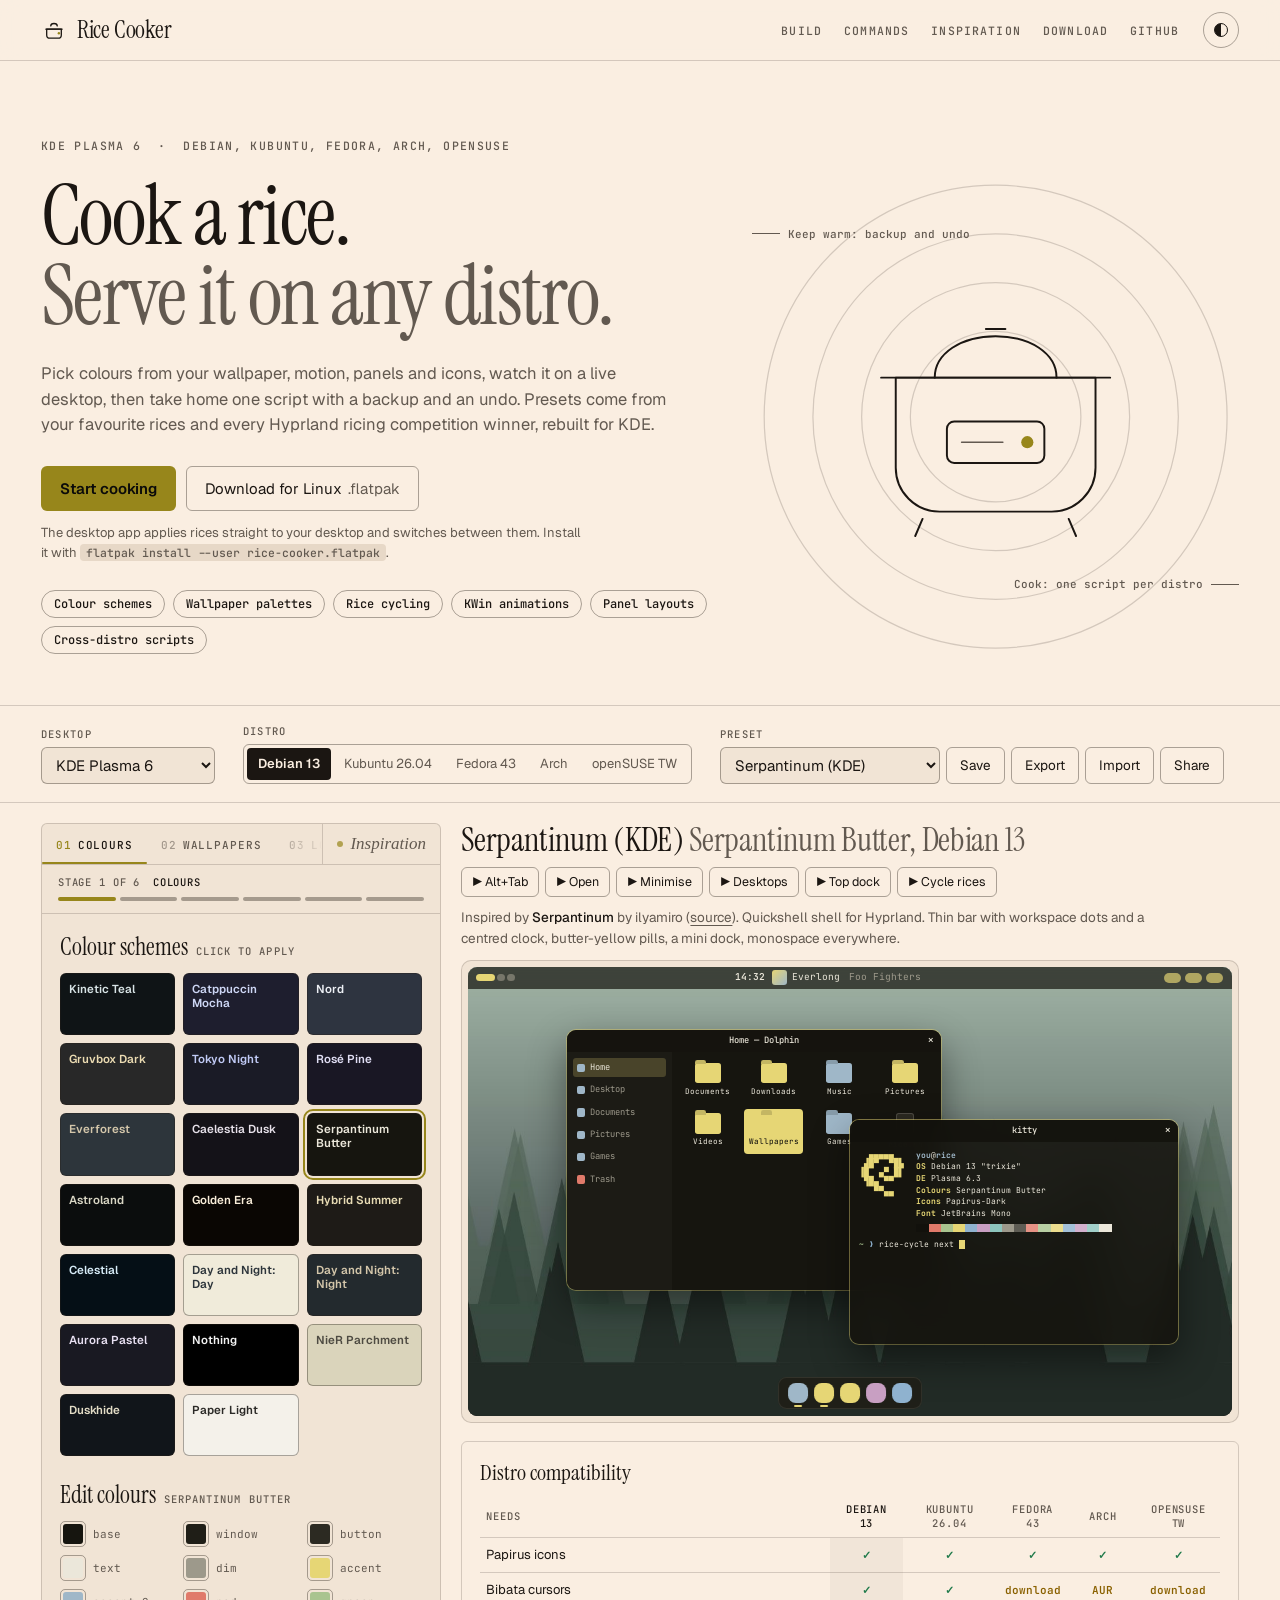
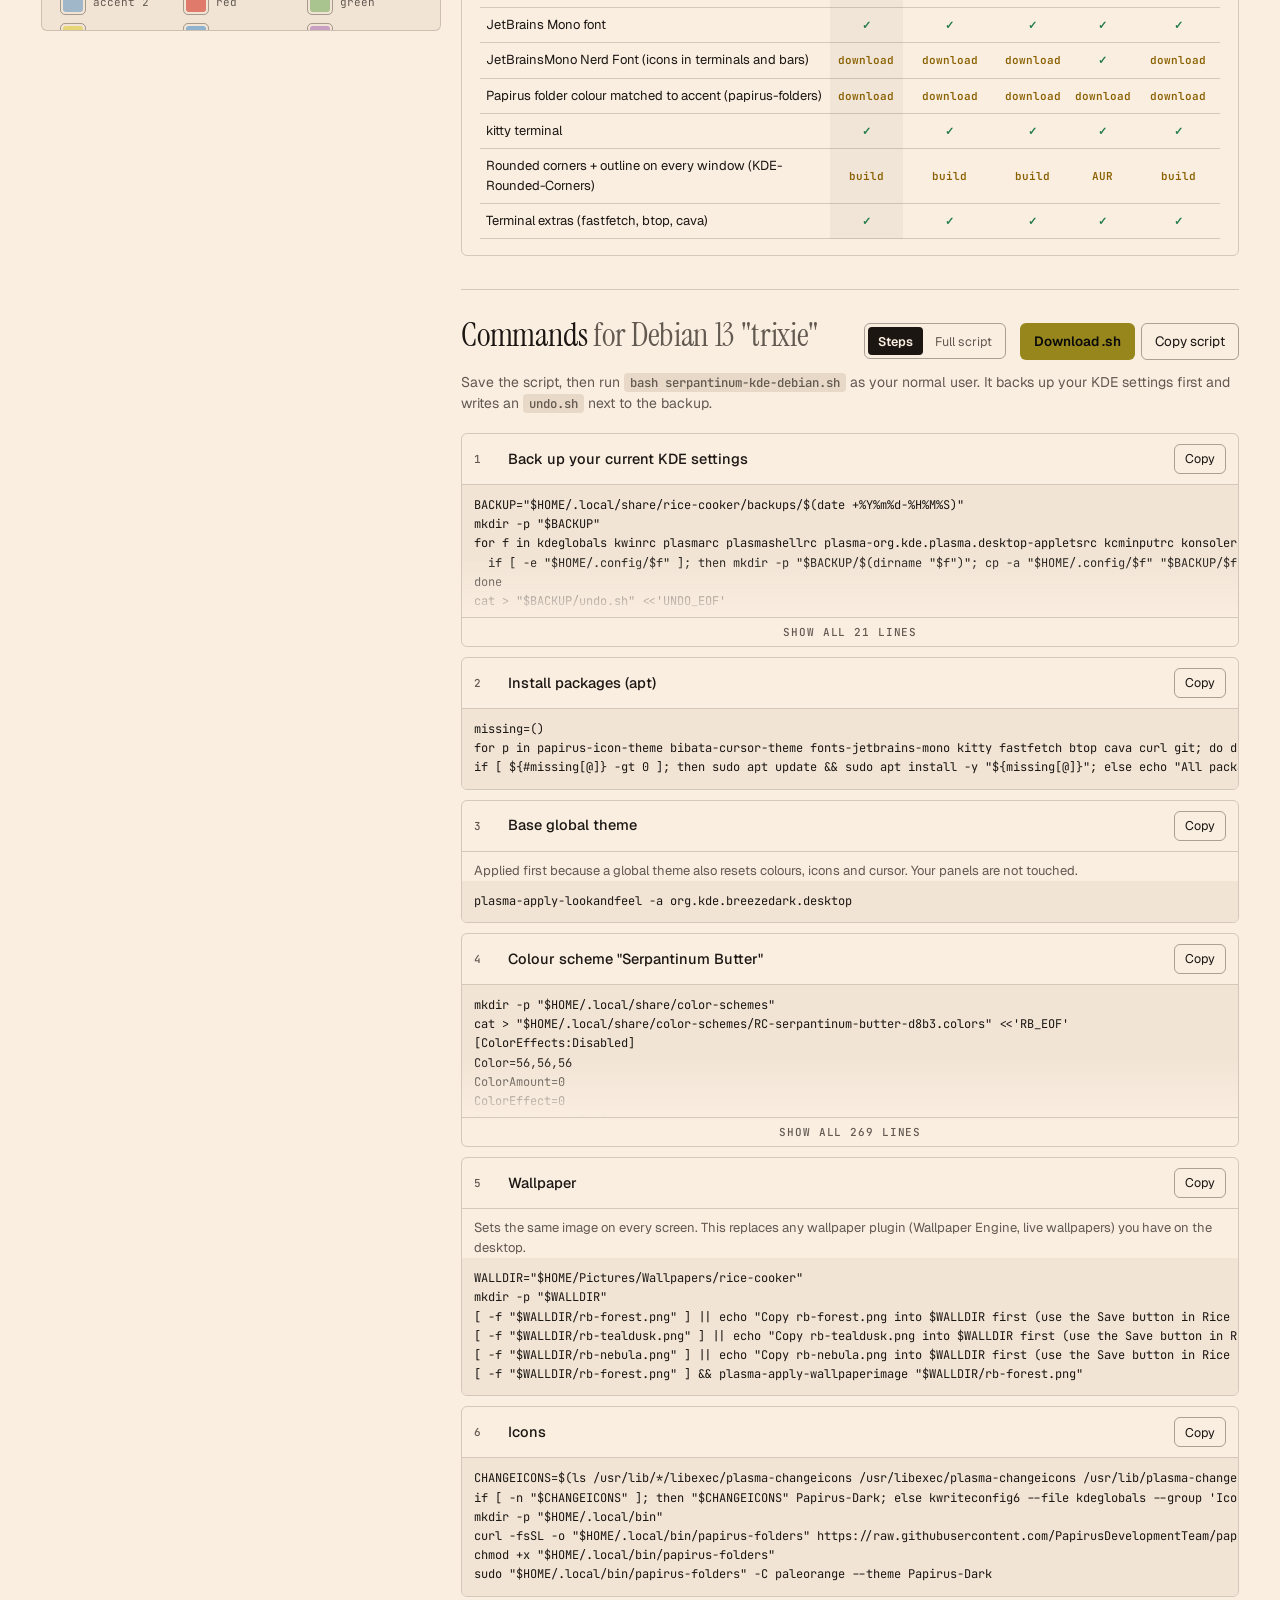
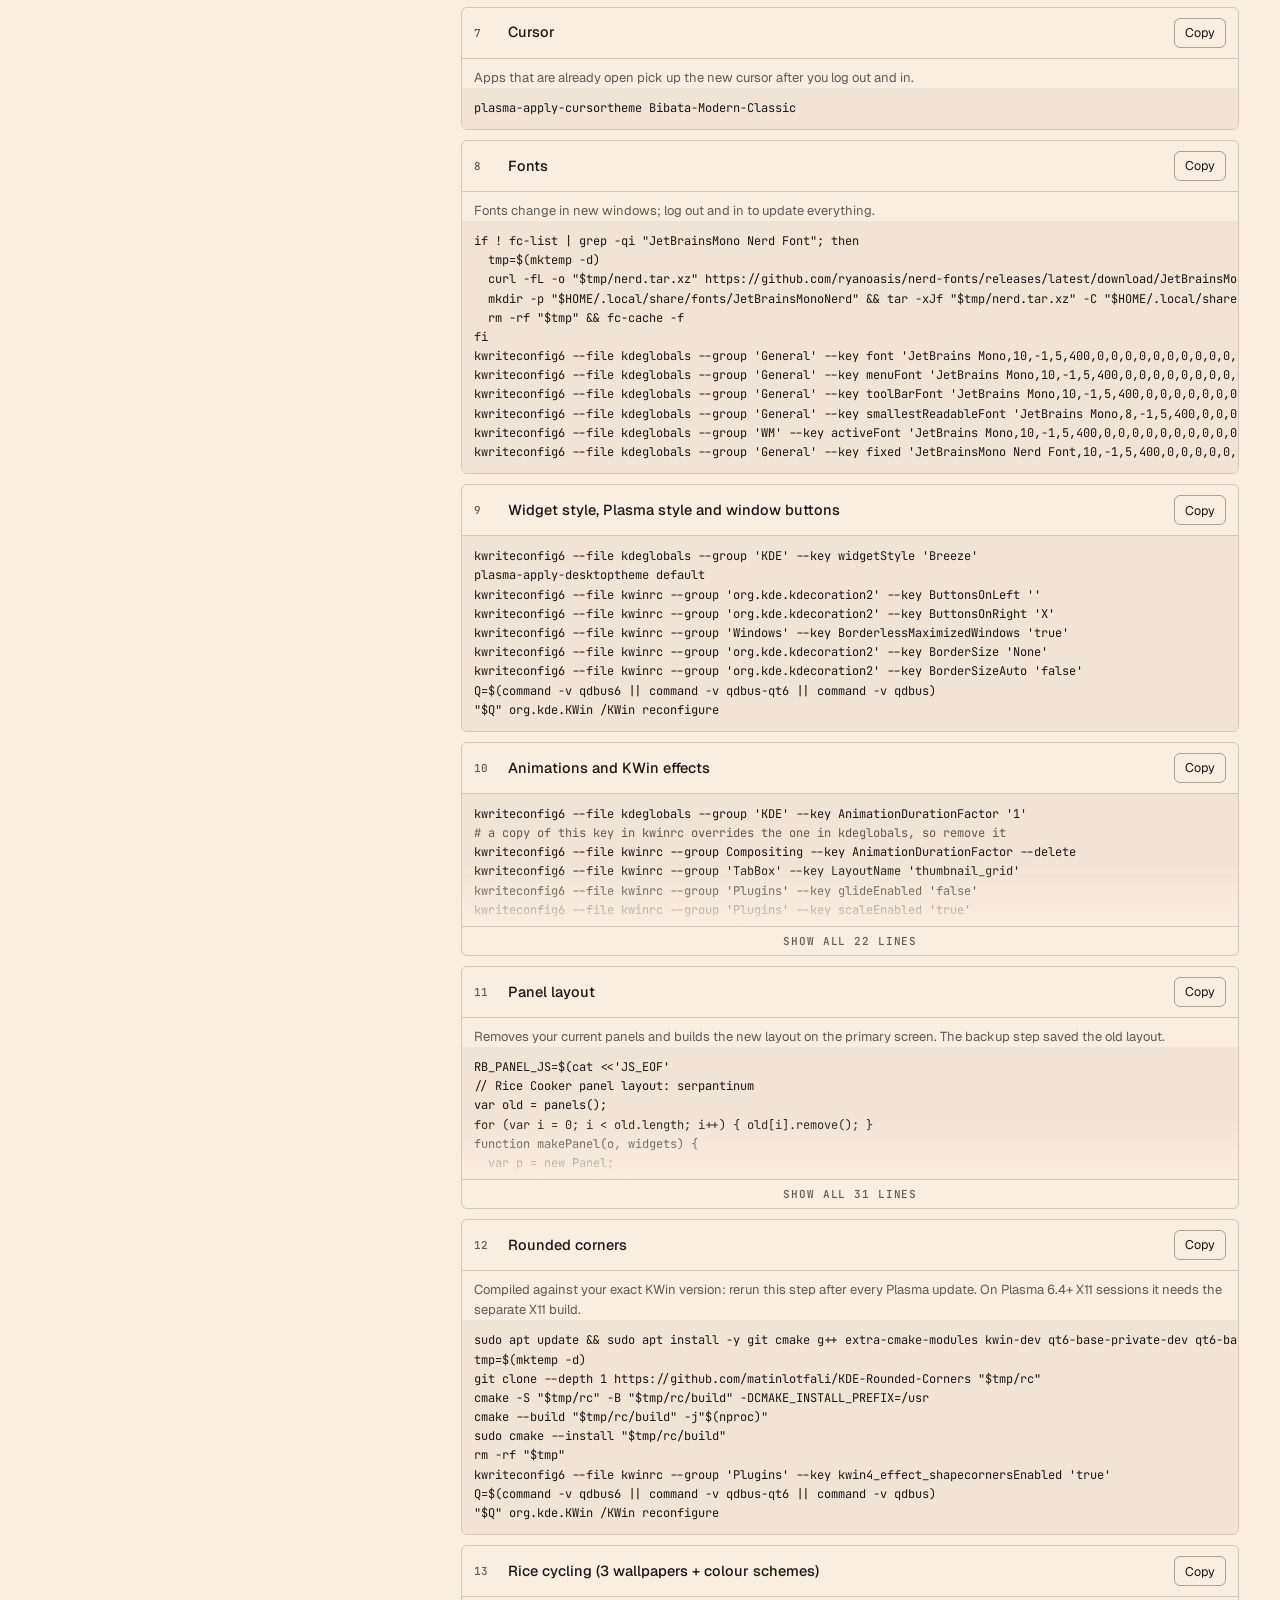
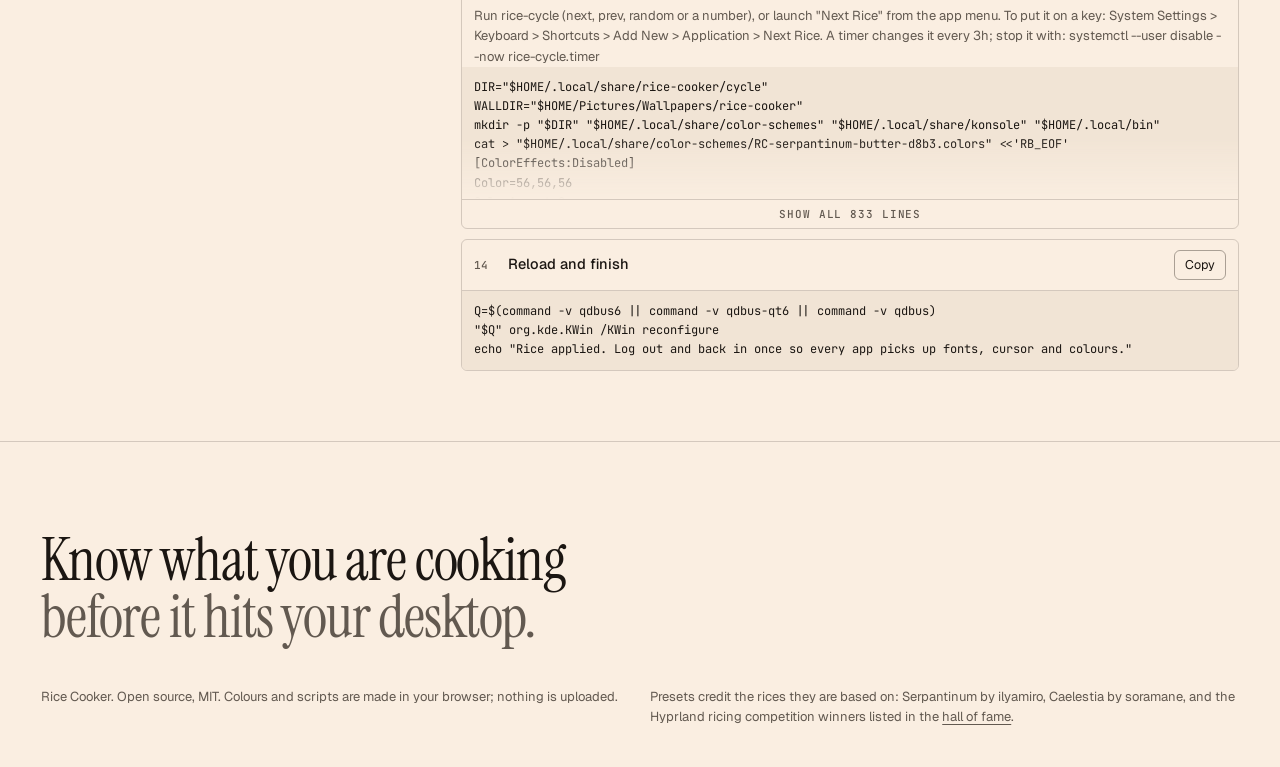
==== commit 6915730c: "Share rices as .rice files and ricecooker:// links; app remembers your rice; download links - Rice f" ====
--- a/index.html
+++ b/index.html
@@ -24,6 +24,7 @@
       <a href="#build">Build</a>
       <a href="#commands">Commands</a>
       <a href="#build" data-tab-link="ideas">Inspiration</a>
+      <a href="https://github.com/JPCass07/rice-cooker/releases/latest" class="dl-link">Download</a>
       <a href="https://github.com/JPCass07/rice-cooker" id="repoLink">GitHub</a>
     </nav>
     <button class="theme-btn" id="themeBtn" type="button" aria-label="Switch light or dark theme"><span class="sun"></span></button>
@@ -35,6 +36,11 @@
     <p class="kicker">KDE Plasma 6 &nbsp;·&nbsp; Debian, Kubuntu, Fedora, Arch, openSUSE</p>
     <h1>Cook a rice.<br><span>Serve it on any distro.</span></h1>
     <p class="lede">Pick colours from your wallpaper, motion, panels and icons, watch it on a live desktop, then take home one script with a backup and an undo. Presets come from your favourite rices and every Hyprland ricing competition winner, rebuilt for KDE.</p>
+    <div class="hero-cta">
+      <a class="btn primary" href="#build">Start cooking</a>
+      <a class="btn" href="https://github.com/JPCass07/rice-cooker/releases/latest/download/rice-cooker.flatpak">Download for Linux <span class="sub">.flatpak</span></a>
+    </div>
+    <p class="cta-note">The desktop app applies rices straight to your desktop and switches between them. Install it with <code>flatpak install --user rice-cooker.flatpak</code>.</p>
     <ul class="pills" aria-label="What it makes">
       <li>Colour schemes</li><li>Wallpaper palettes</li><li>Rice cycling</li><li>KWin animations</li><li>Panel layouts</li><li>Cross-distro scripts</li>
     </ul>
@@ -72,7 +78,7 @@
       <select id="presetSel" aria-label="Load a preset"></select>
       <button class="btn" id="btnSave" title="Save the current setup as a preset in this browser">Save</button>
       <button class="btn" id="btnExport" title="Download this preset as a .json file">Export</button>
-      <label class="btn" title="Load a preset .json file">Import<input type="file" id="importFile" accept=".json,application/json" hidden></label>
+      <label class="btn" title="Load a preset .json file">Import<input type="file" id="importFile" accept=".rice,.json,application/json" hidden></label>
       <button class="btn" id="btnShare" title="Copy a link that opens this preset">Share</button>
       <button class="btn ghost" id="btnDelete" title="Delete this saved preset">Delete</button>
     </div>
--- a/css/style.css
+++ b/css/style.css
@@ -367,3 +367,21 @@
 .backups { display: flex; flex-direction: column; }
 .bk { display: flex; justify-content: space-between; align-items: center; gap: 10px; border-top: 1px solid var(--line); padding: 9px 0; font-size: 14px; }
 @media (max-width: 640px) { .ub-grid { grid-template-columns: 1fr 1fr; } .ub-facts { grid-template-columns: 1fr; } .rc-modal.wide { padding: 26px 20px; } }
+
+/* ---------- hero calls to action ---------- */
+.hero-cta { display: flex; flex-wrap: wrap; gap: 10px; margin-top: 28px; }
+.hero-cta .btn { min-height: 44px; padding: 10px 18px; font-size: 15px; text-decoration: none; }
+.cta-note { margin-top: 12px; font-size: 13px; color: var(--ink-2); max-width: 60ch; }
+.app-mode .dl-link { display: none; }
+
+/* ---------- sharing ---------- */
+.share-opt { display: flex; align-items: center; justify-content: space-between; gap: 18px; border-top: 1px solid var(--line); padding: 16px 0; margin-top: 10px; }
+.share-opt:first-of-type { margin-top: 22px; }
+.share-opt b { font-weight: 500; font-size: 15px; }
+.share-opt .rc-p { margin-top: 4px; }
+.share-opt .btn { flex: none; }
+.arrived { margin-top: 20px; border: 1px solid var(--line-2); border-radius: var(--radius); padding: 14px; display: flex; flex-direction: column; gap: 10px; }
+.arrived b { font-weight: 600; }
+.app-bar { display: flex; flex-wrap: wrap; align-items: center; justify-content: space-between; gap: 10px 20px; padding-top: 12px; padding-bottom: 12px; border-top: 1px solid var(--line); font-size: 14px; }
+.app-bar b { font-weight: 600; }
+@media (max-width: 640px) { .share-opt { flex-direction: column; align-items: stretch; } }
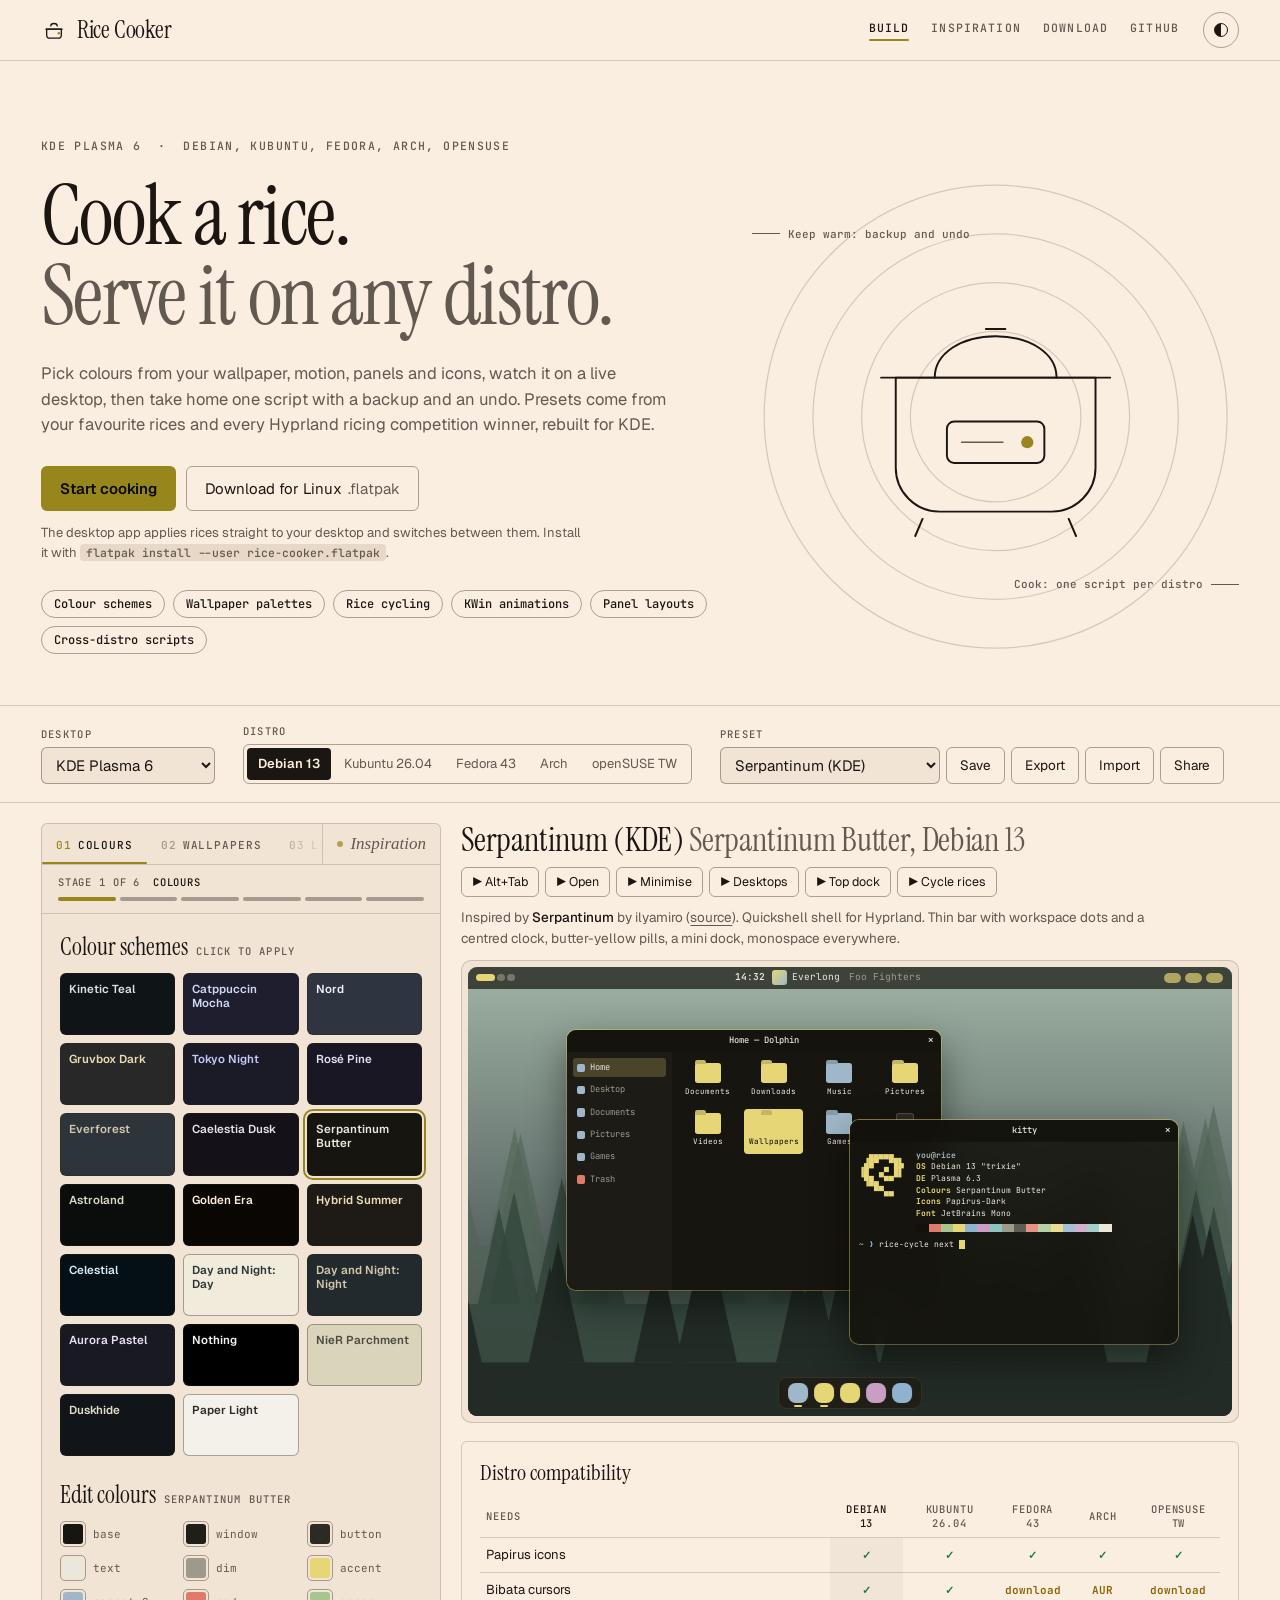
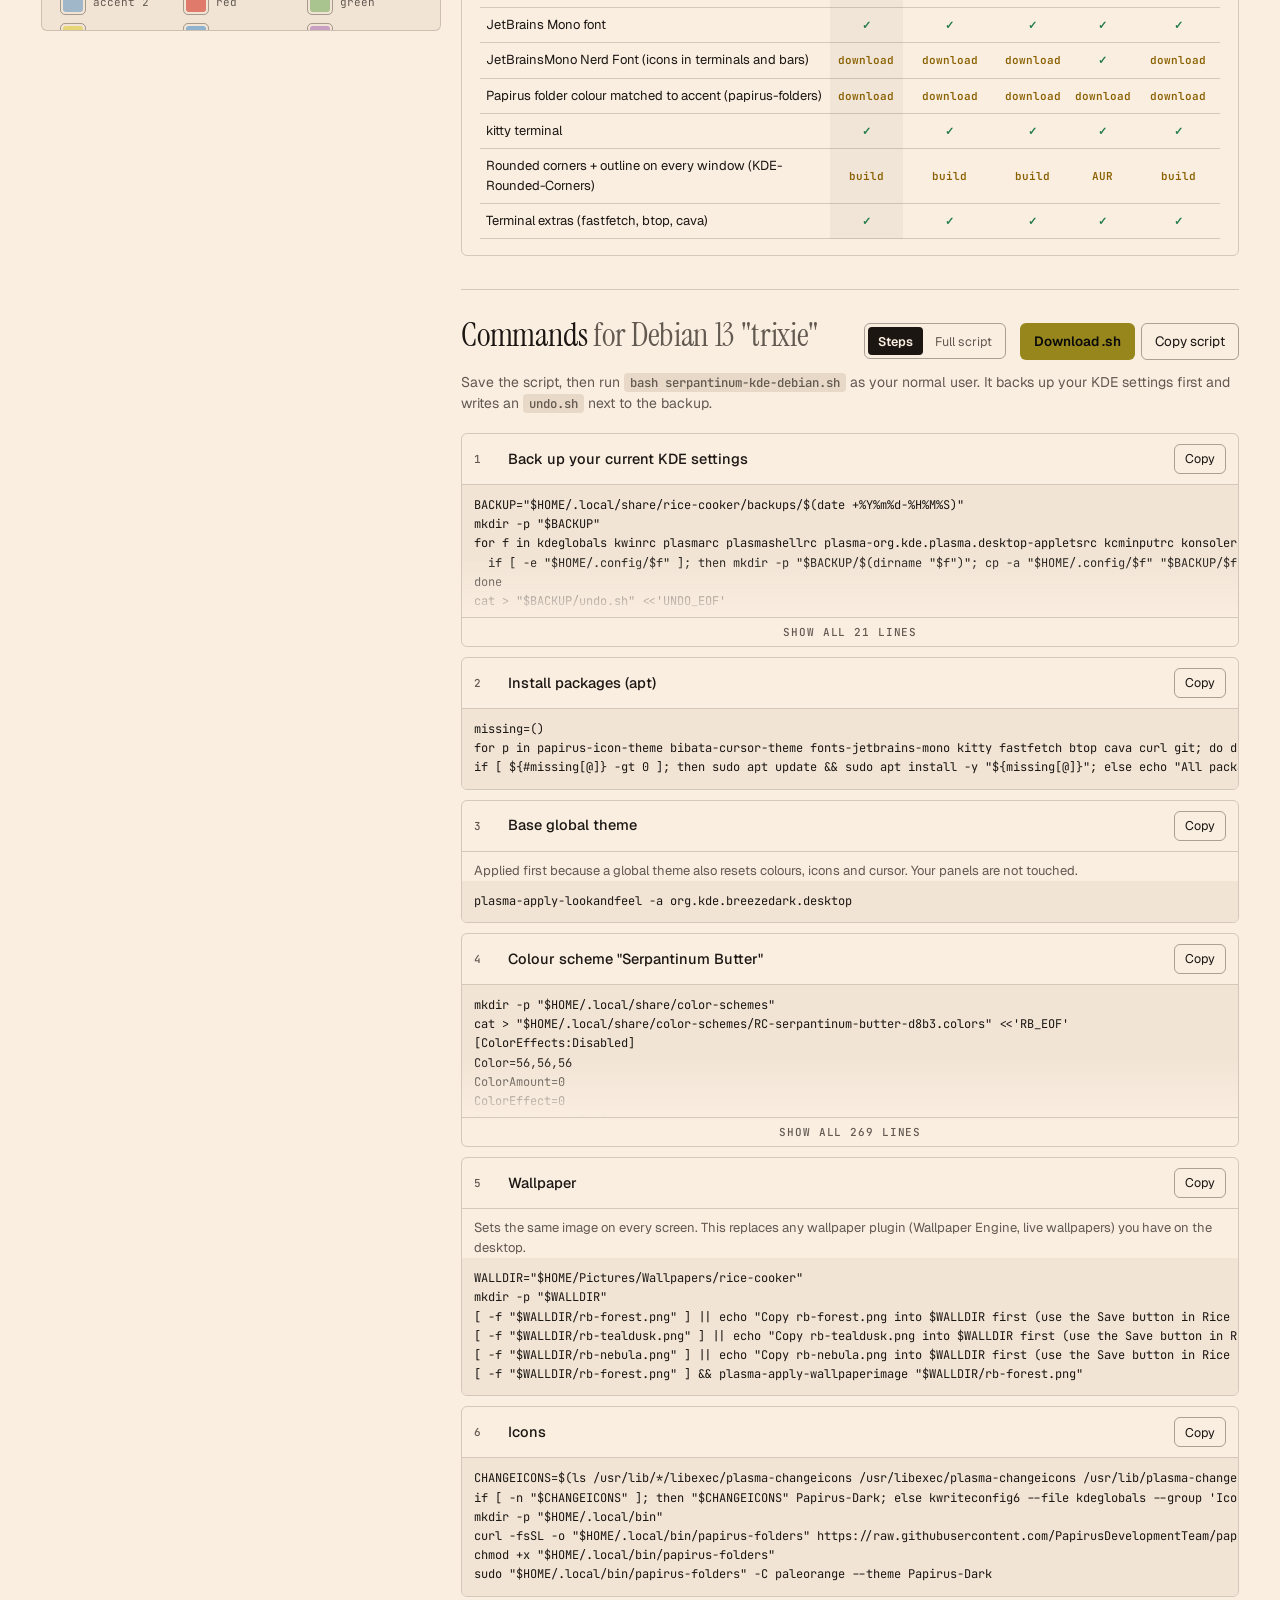
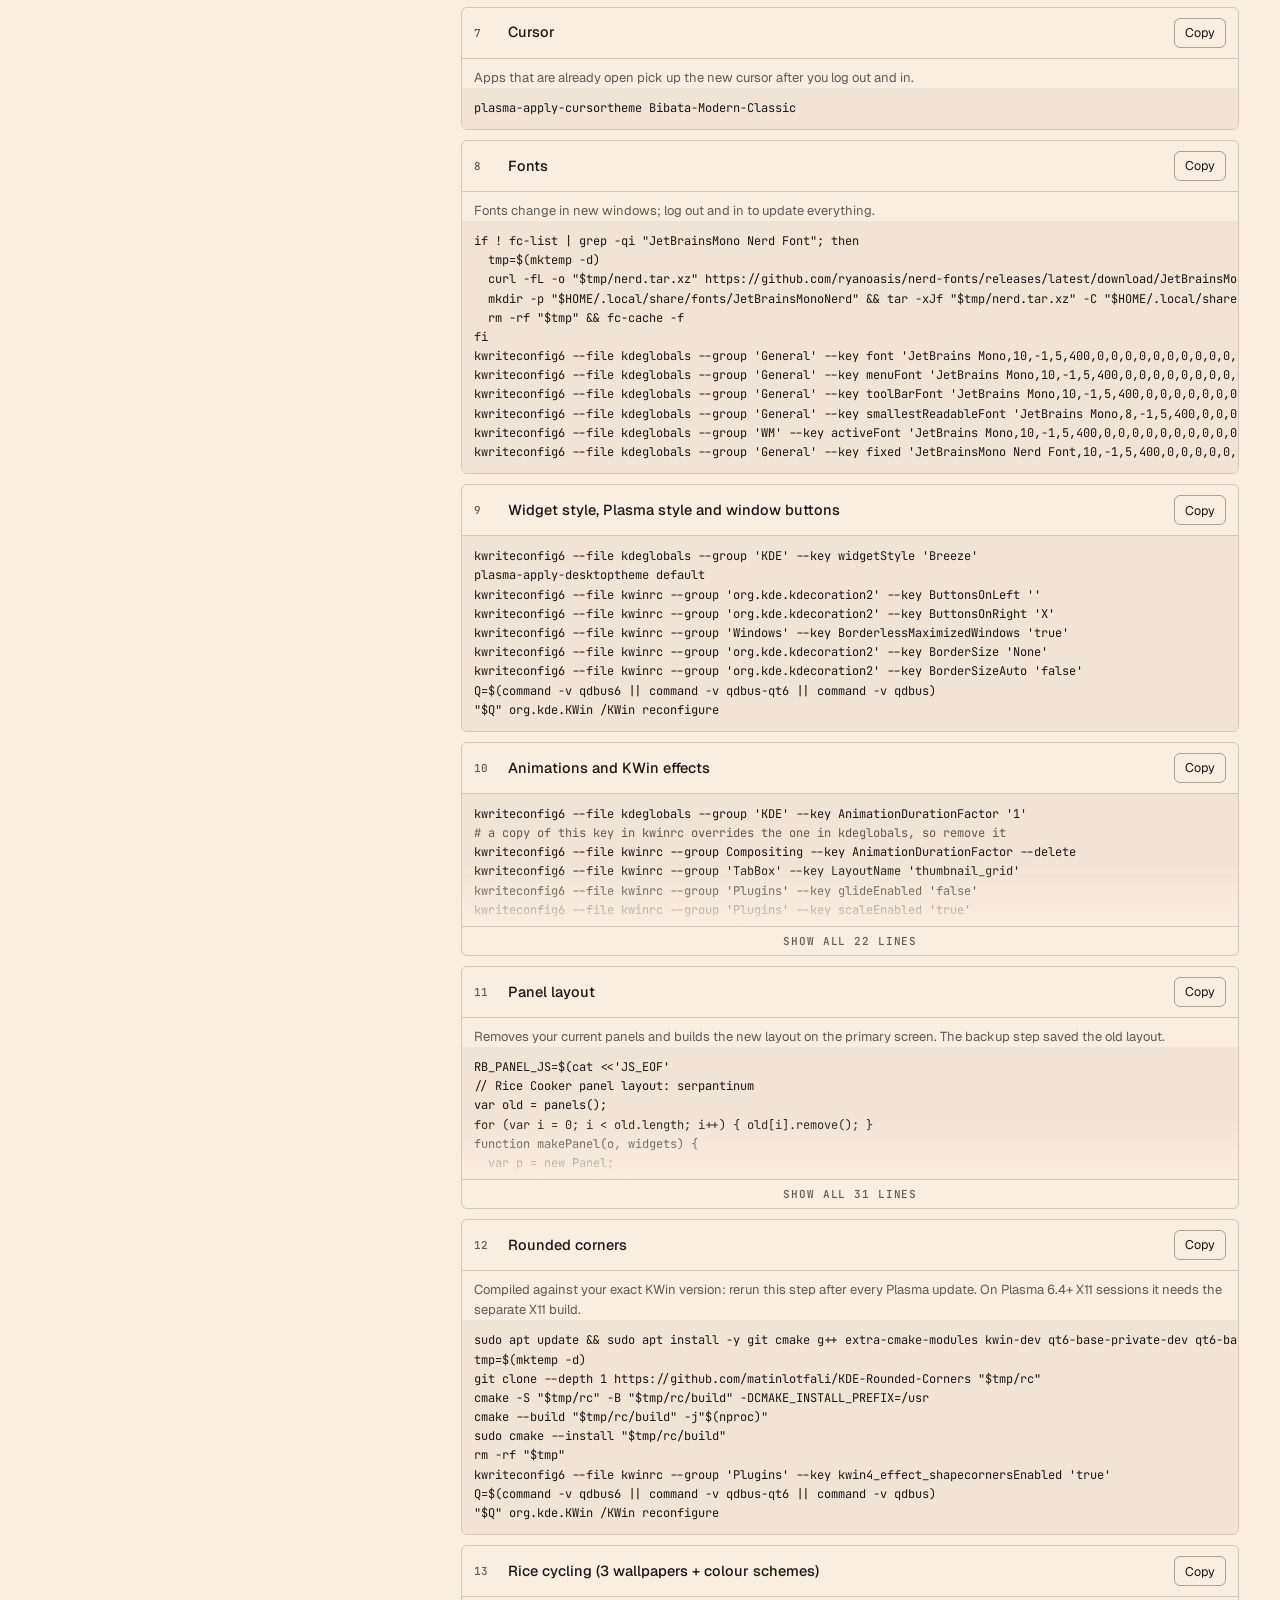
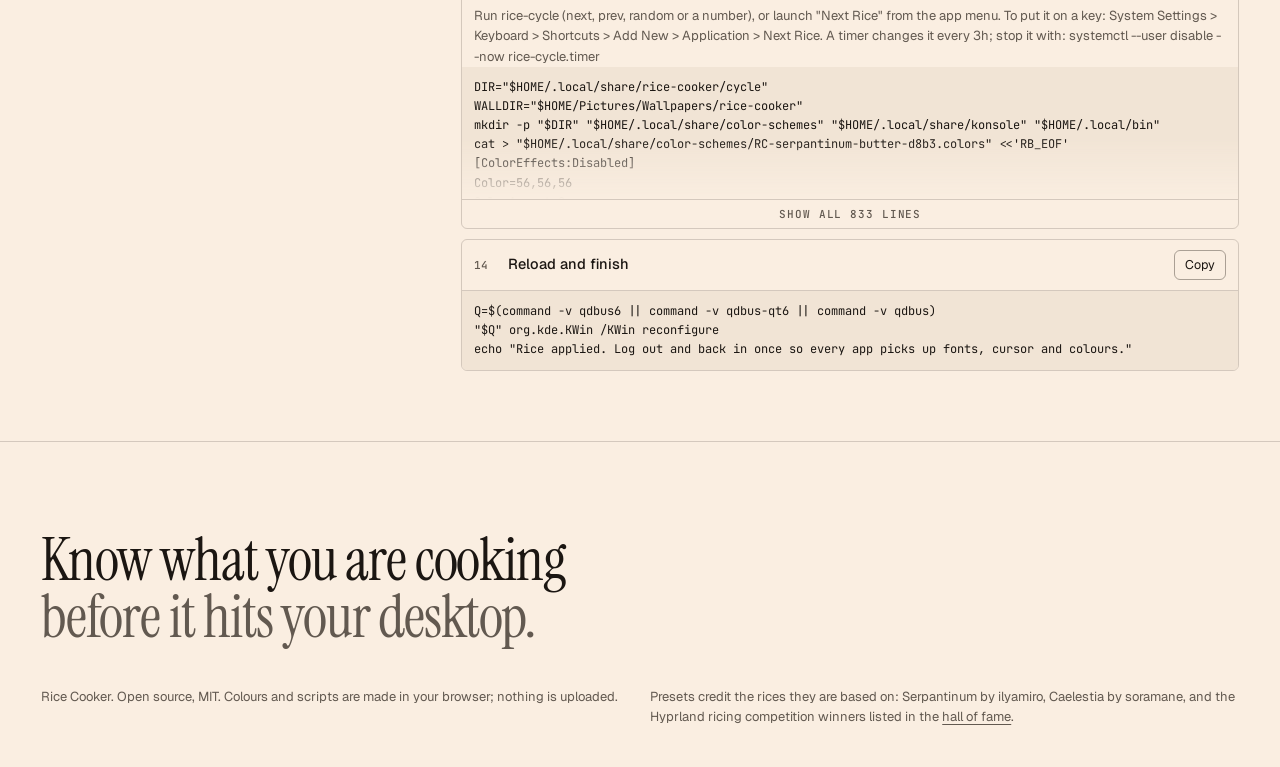
==== commit 27a43679: "Real pages: Build, Inspiration and Download with their own tab titles and URLs - inspiration.html: c" ====
--- a/index.html
+++ b/index.html
@@ -3,7 +3,7 @@
 <head>
 <meta charset="utf-8">
 <meta name="viewport" content="width=device-width, initial-scale=1">
-<title>Rice Cooker</title>
+<title>Build a rice · Rice Cooker</title>
 <meta name="description" content="Cook a KDE Plasma rice in your browser, preview it, save presets, and get the shell commands for Debian, Kubuntu, Fedora, Arch or openSUSE.">
 <link rel="icon" href="data:image/svg+xml,%3Csvg xmlns=%22http://www.w3.org/2000/svg%22 viewBox=%220 0 32 32%22%3E%3Crect width=%2232%22 height=%2232%22 rx=%226%22 fill=%22%230A0A0A%22/%3E%3Cpath d=%22M7 15h18v7a4 4 0 0 1-4 4H11a4 4 0 0 1-4-4z%22 fill=%22none%22 stroke=%22%23E9E9E9%22 stroke-width=%221.6%22/%3E%3Cpath d=%22M6 15h20M12 11c0-2 2-3 4-3s4 1 4 3%22 fill=%22none%22 stroke=%22%23E9E9E9%22 stroke-width=%221.6%22 stroke-linecap=%22round%22/%3E%3Ccircle cx=%2222%22 cy=%2220%22 r=%221.5%22 fill=%22%23E6D675%22/%3E%3C/svg%3E">
 <link rel="preconnect" href="https://fonts.googleapis.com">
@@ -16,16 +16,15 @@
 <body>
 <header class="nav">
   <div class="wrap nav-row">
-    <a class="brand" href="#top" aria-label="Rice Cooker, back to top">
+    <a class="brand" href="index.html" aria-label="Rice Cooker home">
       <svg class="brand-icon" viewBox="0 0 32 32" aria-hidden="true"><path d="M7 15h18v7a4 4 0 0 1-4 4H11a4 4 0 0 1-4-4z"/><path d="M6 15h20M12 11c0-2 2-3 4-3s4 1 4 3"/><circle class="dot" cx="22" cy="20" r="1.5"/></svg>
       <span>Rice Cooker</span>
     </a>
-    <nav class="links" aria-label="Sections">
-      <a href="#build">Build</a>
-      <a href="#commands">Commands</a>
-      <a href="#build" data-tab-link="ideas">Inspiration</a>
-      <a href="https://github.com/JPCass07/rice-cooker/releases/latest" class="dl-link">Download</a>
-      <a href="https://github.com/JPCass07/rice-cooker" id="repoLink">GitHub</a>
+    <nav class="links" aria-label="Pages">
+      <a href="index.html" aria-current="page">Build</a>
+      <a href="inspiration.html">Inspiration</a>
+      <a href="download.html">Download</a>
+      <a href="https://github.com/JPCass07/rice-cooker">GitHub</a>
     </nav>
     <button class="theme-btn" id="themeBtn" type="button" aria-label="Switch light or dark theme"><span class="sun"></span></button>
   </div>
@@ -38,7 +37,7 @@
     <p class="lede">Pick colours from your wallpaper, motion, panels and icons, watch it on a live desktop, then take home one script with a backup and an undo. Presets come from your favourite rices and every Hyprland ricing competition winner, rebuilt for KDE.</p>
     <div class="hero-cta">
       <a class="btn primary" href="#build">Start cooking</a>
-      <a class="btn" href="https://github.com/JPCass07/rice-cooker/releases/latest/download/rice-cooker.flatpak">Download for Linux <span class="sub">.flatpak</span></a>
+      <a class="btn" href="download.html">Download for Linux <span class="sub">.flatpak</span></a>
     </div>
     <p class="cta-note">The desktop app applies rices straight to your desktop and switches between them. Install it with <code>flatpak install --user rice-cooker.flatpak</code>.</p>
     <ul class="pills" aria-label="What it makes">
--- a/css/style.css
+++ b/css/style.css
@@ -385,3 +385,35 @@
 .app-bar { display: flex; flex-wrap: wrap; align-items: center; justify-content: space-between; gap: 10px 20px; padding-top: 12px; padding-bottom: 12px; border-top: 1px solid var(--line); font-size: 14px; }
 .app-bar b { font-weight: 600; }
 @media (max-width: 640px) { .share-opt { flex-direction: column; align-items: stretch; } }
+
+/* ---------- Inspiration and Download pages ---------- */
+.links a[aria-current=page] { color: var(--ink); }
+.links a[aria-current=page]::after { content: ''; display: block; height: 2px; margin-top: 4px; background: var(--accent); border-radius: 2px; }
+.app-mode .links { display: none; }
+body.page { --accent: #E6D675; --on-accent: #0A0A0A; }
+:root[data-theme="light"] body.page { --accent: #6B5B00; --on-accent: #FFFFFF; }
+@media (prefers-color-scheme: light) { :root:not([data-theme="dark"]) body.page { --accent: #6B5B00; --on-accent: #FFFFFF; } }
+.sub-page { padding-bottom: 64px; }
+.sub-hero { padding: clamp(40px, 6vw, 88px) 0 clamp(28px, 4vw, 48px); border-bottom: 1px solid var(--line); }
+.sub-hero h1 { font: 400 var(--step-hero)/.95 var(--serif); letter-spacing: -.02em; }
+.sub-hero h1 span { color: var(--ink-2); }
+.insp-section { padding: 40px 0 8px; }
+.insp-section > h2 { font: 400 var(--step-h2)/1 var(--serif); margin-bottom: 20px; }
+.insp-section > h2 .sub { font-size: .55em; }
+.insp-section .seg { margin-bottom: 16px; }
+.win-grid { display: grid; grid-template-columns: repeat(auto-fill, minmax(260px, 1fr)); gap: 12px; }
+.win-card { border: 1px solid var(--line); border-radius: var(--radius); padding: 16px; display: flex; flex-direction: column; gap: 6px; }
+.win-card .place { font: 500 10.5px var(--mono); text-transform: uppercase; letter-spacing: .1em; color: var(--accent); }
+.win-card h3 { font: 400 24px/1.1 var(--serif); }
+.win-card h3 a { text-decoration: none; }
+.win-card h3 a:hover { text-decoration: underline; }
+.win-card p { color: var(--ink-2); font-size: 14px; }
+.ideas.cols { display: grid; grid-template-columns: repeat(auto-fill, minmax(300px, 1fr)); column-gap: 28px; }
+.steps-grid { display: grid; grid-template-columns: repeat(3, 1fr); gap: 12px; padding-top: 40px; }
+.step-card { border: 1px solid var(--line); border-radius: var(--radius); padding: 18px; display: flex; flex-direction: column; gap: 8px; min-width: 0; }
+.step-card h3 { font: 400 26px/1.1 var(--serif); }
+.step-card p { color: var(--ink-2); font-size: 14px; }
+.step-card pre.code { border-radius: 4px; white-space: pre-wrap; word-break: break-all; }
+.sha { word-break: break-all; }
+.facts .ub-facts { grid-template-columns: repeat(3, 1fr); }
+@media (max-width: 900px) { .steps-grid, .facts .ub-facts { grid-template-columns: 1fr; } }
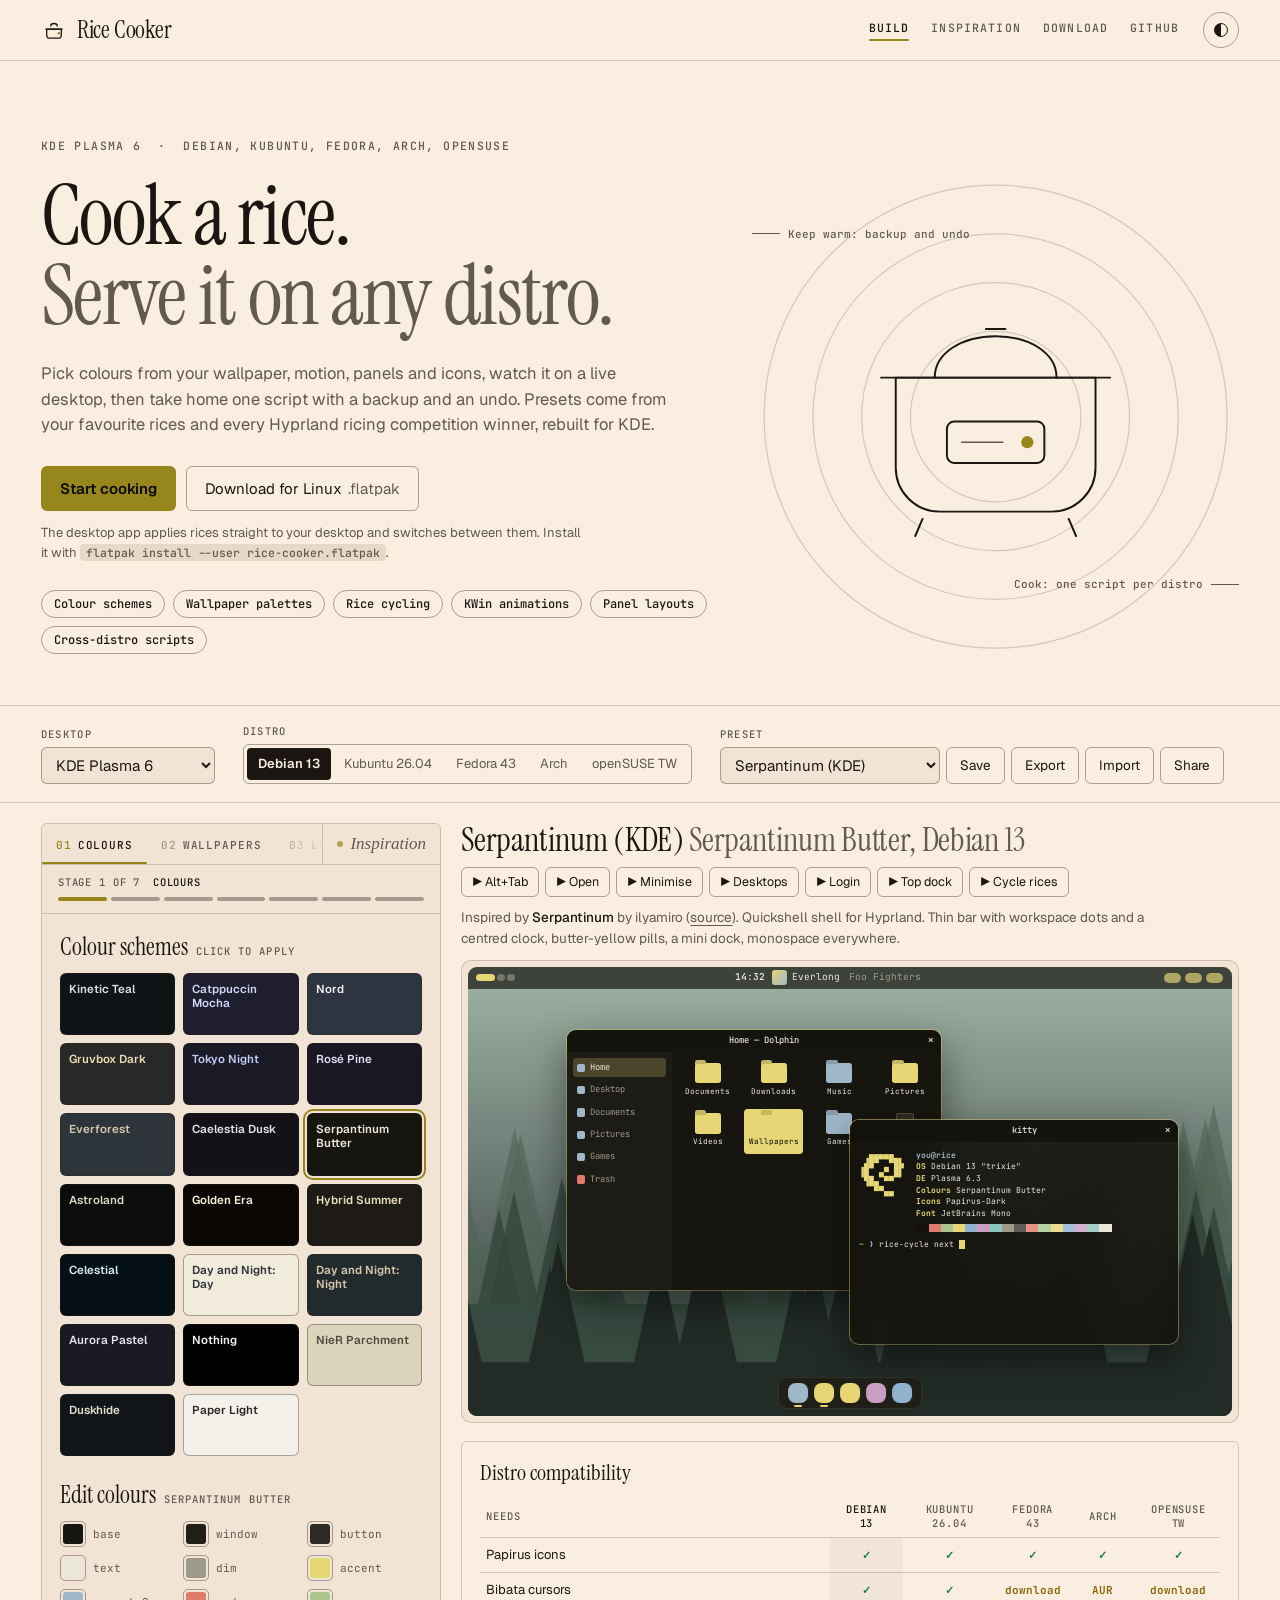
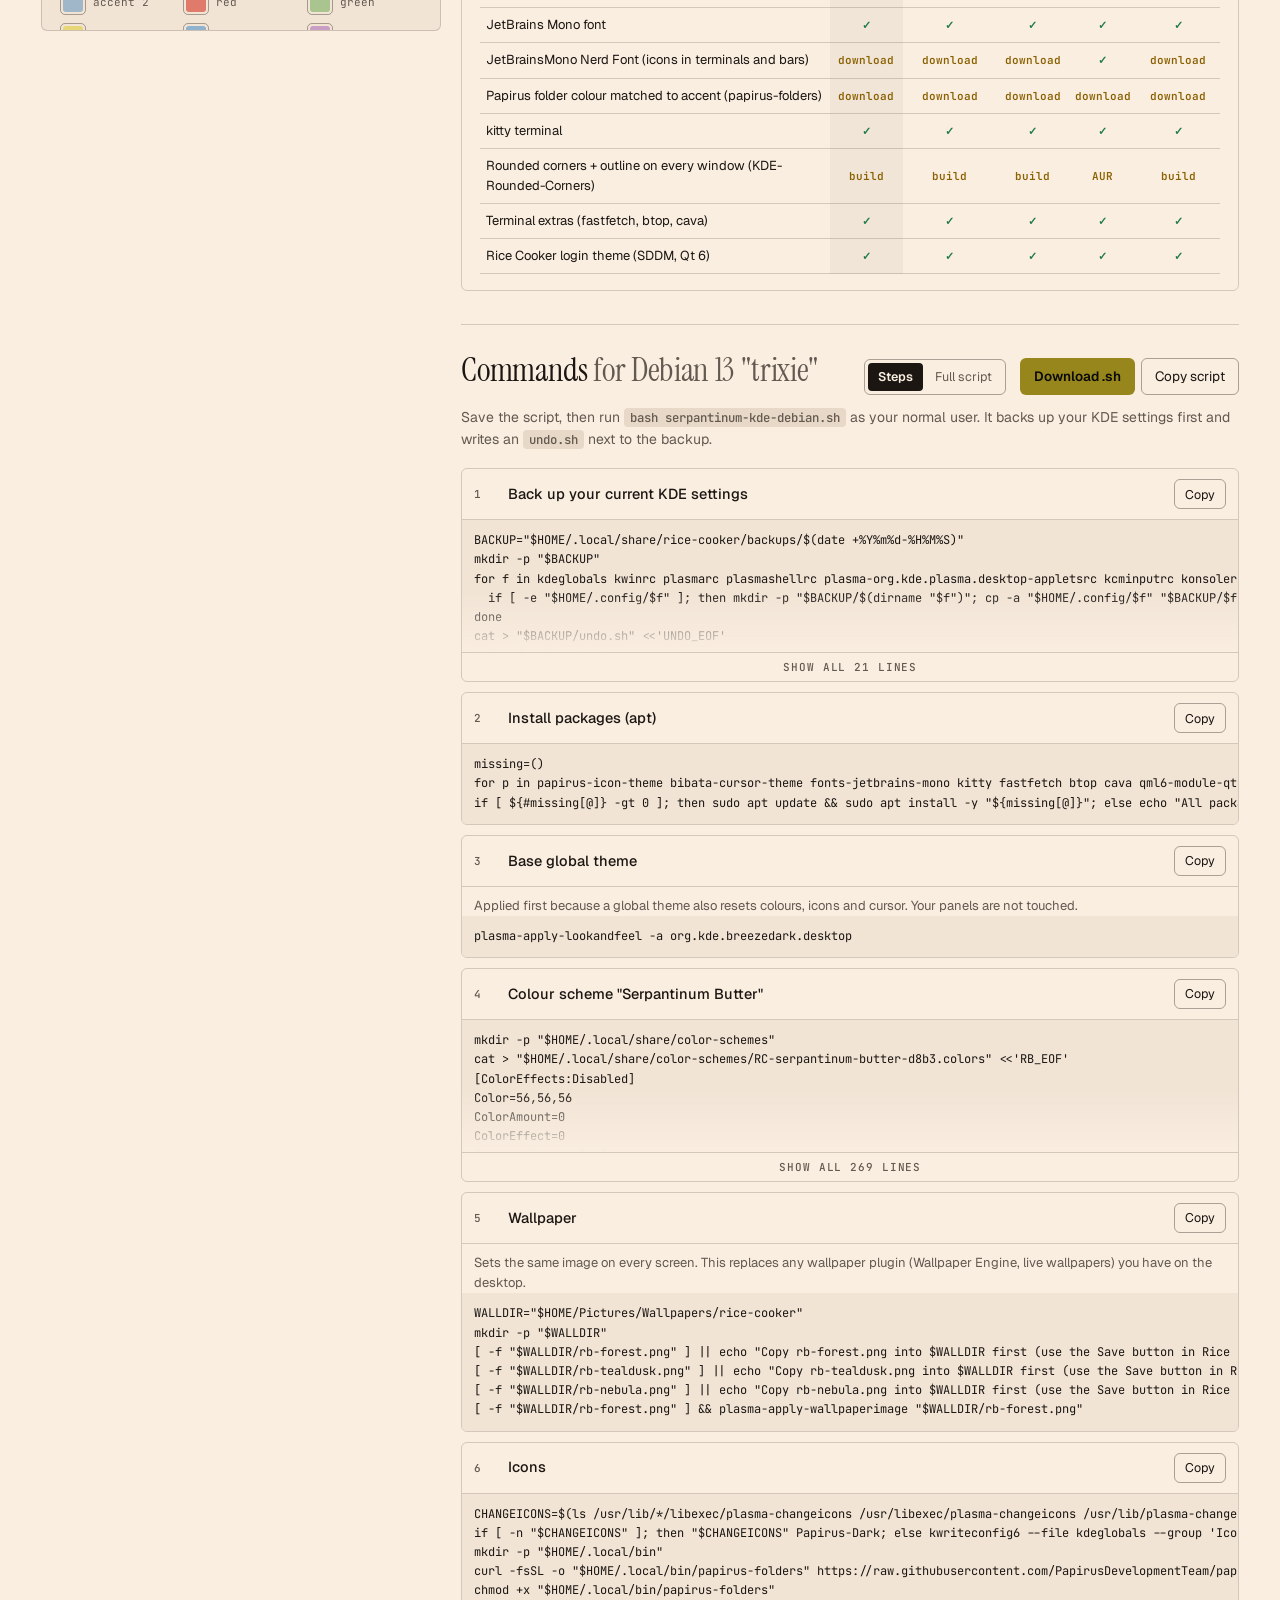
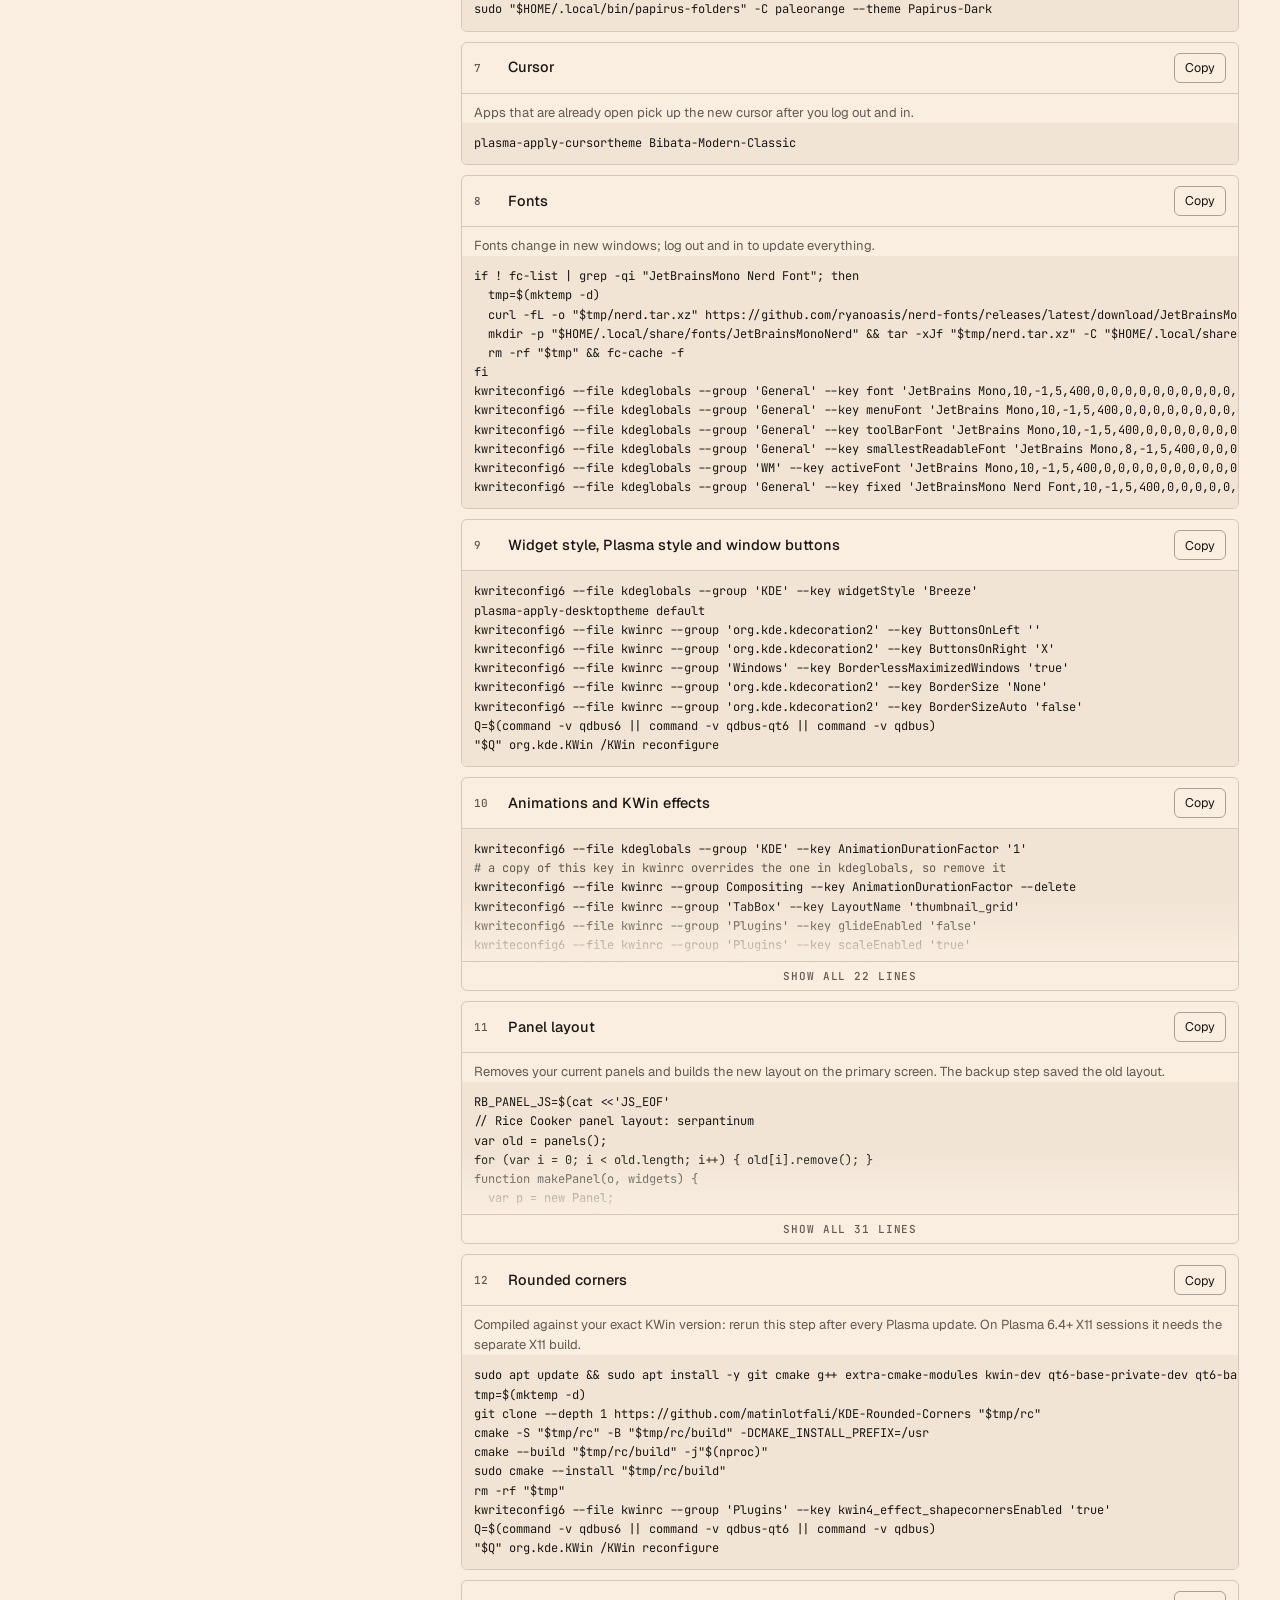
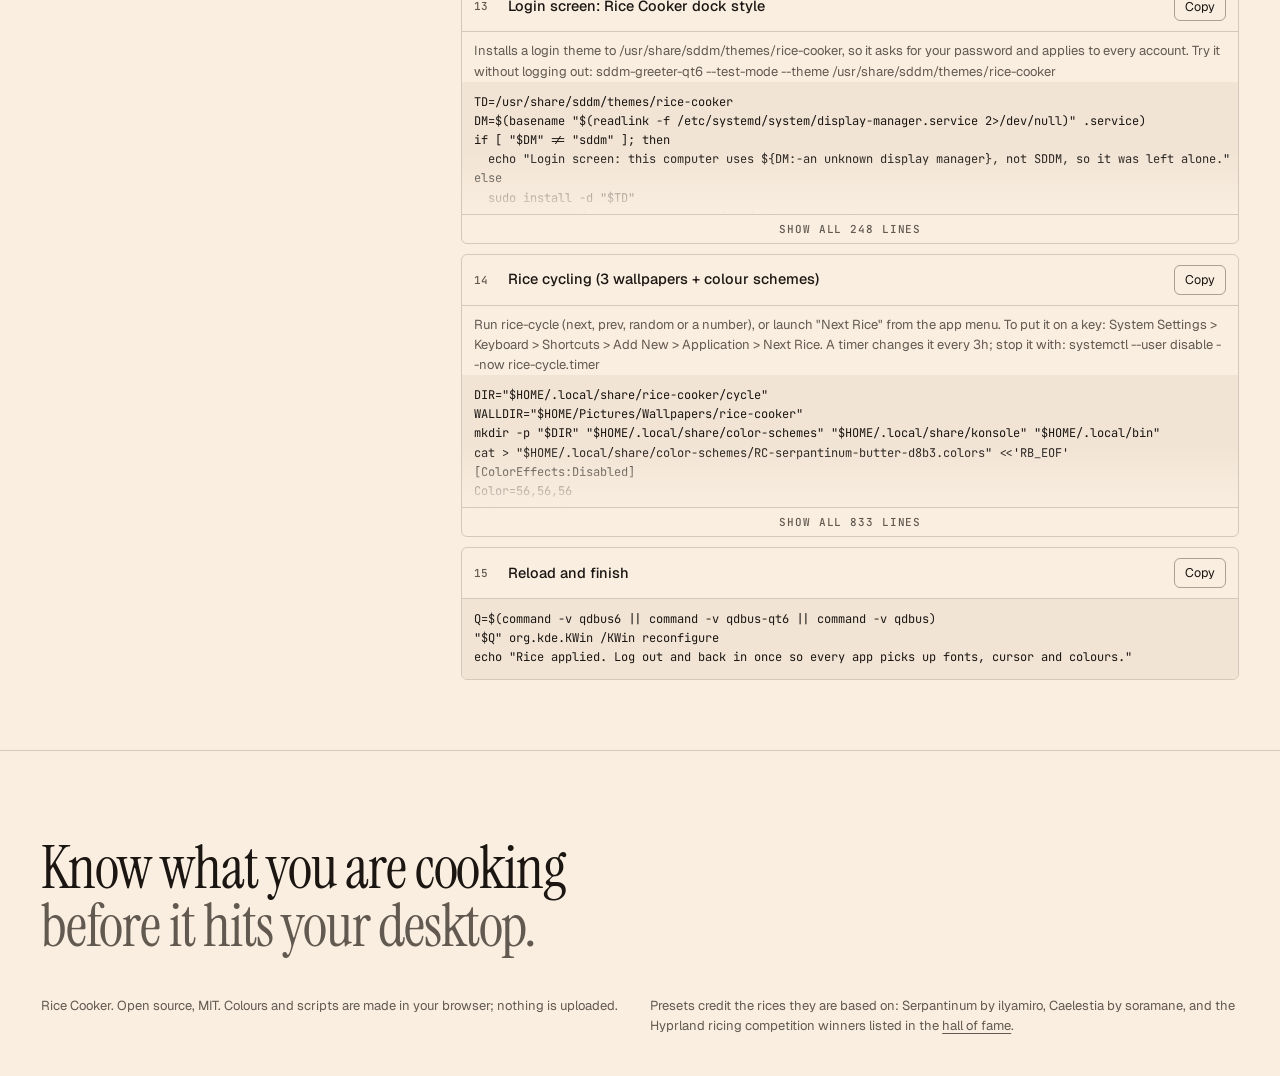
==== commit a1b0ca40: "Login screen styles, widget library, KDE window title - Rice Cooker SDDM theme (Qt 6): blur, clean a" ====
--- a/index.html
+++ b/index.html
@@ -132,6 +132,7 @@
 <script src="js/palette.js"></script>
 <script src="js/catalog.js"></script>
 <script src="js/presets.js"></script>
+<script src="js/sddm-theme.js"></script>
 <script src="js/generate.js"></script>
 <script src="js/ideas.js"></script>
 <script src="js/preview.js"></script>
--- a/css/style.css
+++ b/css/style.css
@@ -417,3 +417,7 @@
 .sha { word-break: break-all; }
 .facts .ub-facts { grid-template-columns: repeat(3, 1fr); }
 @media (max-width: 900px) { .steps-grid, .facts .ub-facts { grid-template-columns: 1fr; } }
+
+.wlib-pick { display: flex; flex-wrap: wrap; gap: 6px; }
+.chip { border: 1px solid var(--line-2); background: none; border-radius: 99px; padding: 5px 11px; font-size: 13px; cursor: pointer; color: var(--ink-2); }
+.chip[aria-pressed=true] { background: var(--accent); color: var(--on-accent); border-color: transparent; }
--- a/css/preview.css
+++ b/css/preview.css
@@ -106,6 +106,42 @@
 .wc.cal .days i { font-style: normal; color: var(--p-dim); }
 .wc.cal .days i.on { background: var(--p-accent); color: var(--p-on-accent); border-radius: 50%; }
 
+/* SDDM login screens: Breeze, and the Rice Cooker theme (blur, clean, dock) */
+.login { position: absolute; inset: 0; z-index: 20; overflow: hidden; color: #fff; font-family: var(--ui-font), sans-serif; display: flex; flex-direction: column; align-items: center; justify-content: center; gap: 2cqi; }
+.lg-bg { position: absolute; inset: -2cqi; background-size: cover; background-position: center; background-color: var(--p-bg); transition: filter .45s, transform .45s; }
+.login.st-blur .lg-bg, .login.st-dock.open .lg-bg, .login.st-breeze.blur .lg-bg { filter: blur(1.4cqi) brightness(.75); }
+.login.st-dock .lg-bg { filter: blur(.5cqi) brightness(.85); }
+.login.st-plain .lg-bg { background: linear-gradient(160deg, #1d99f3, #13293d); }
+.login > *:not(.lg-bg) { position: relative; }
+.lg-clock { font: 300 7cqi/1 var(--ui-font), sans-serif; text-align: center; text-shadow: 0 .3cqi 1.4cqi rgba(0,0,0,.35); }
+.lg-clock small, .lg-corner small { display: block; font-size: 1.5cqi; margin-top: .8cqi; opacity: .85; }
+.lg-card { display: flex; flex-direction: column; align-items: center; gap: .8cqi; padding: 2cqi 2.2cqi; border-radius: 1.6cqi; background: color-mix(in srgb, var(--p-surface) 82%, transparent); border: 1px solid color-mix(in srgb, var(--p-fg) 12%, transparent); color: var(--p-fg); transition: opacity .3s, transform .4s cubic-bezier(.2,.8,.2,1); }
+.login.st-breeze .lg-card, .login.st-plain .lg-card { background: none; border: 0; color: #fff; }
+.lg-card small { font-size: 1cqi; color: var(--p-dim); }
+.lg-power { font-size: 1cqi; color: var(--p-dim); }
+.lg-avatar { width: 6.4cqi; height: 6.4cqi; border-radius: 50%; background: linear-gradient(135deg, var(--p-accent), color-mix(in srgb, var(--p-accent) 50%, #000)); }
+.login.st-plain .lg-avatar { background: #3daee9; }
+.lg-card b { font-weight: 500; font-size: 1.5cqi; }
+.lg-row { display: flex; gap: .6cqi; align-items: center; }
+.lg-field { width: 20cqi; padding: .8cqi 1.1cqi; border-radius: .9cqi; background: color-mix(in srgb, var(--p-fg) 9%, transparent); border: 1.5px solid var(--p-accent); font-size: 1.15cqi; display: flex; justify-content: space-between; align-items: center; opacity: .9; }
+.lg-field i { width: 1px; height: 1.4cqi; background: var(--p-accent); animation: blink 1.1s steps(1) infinite; }
+.lg-go { width: 3.2cqi; height: 3.2cqi; border-radius: 50%; display: grid; place-items: center; background: var(--p-accent); color: var(--p-on-accent); font-size: 1.4cqi; }
+.login.st-plain .lg-go, .login.st-plain .lg-field { border-color: #3daee9; } .login.st-plain .lg-go { background: #3daee9; color: #fff; }
+/* clean: wallpaper only, card fades in */
+.lg-corner { position: absolute !important; left: 3cqi; bottom: 3cqi; font: 300 5cqi/1 var(--ui-font), sans-serif; text-shadow: 0 .3cqi 1.4cqi rgba(0,0,0,.4); transition: opacity .3s; }
+.login.st-clean .lg-card { opacity: 0; transform: scale(.96); }
+.login.st-clean.open .lg-card { opacity: 1; transform: none; }
+.login.st-clean.open .lg-corner { opacity: 0; }
+/* dock: pill at the bottom, card pops up above it */
+.login.st-dock { justify-content: flex-end; padding-bottom: 3cqi; gap: 1.6cqi; }
+.login.st-dock .lg-card { opacity: 0; transform: translateY(4cqi); }
+.login.st-dock.open .lg-card { opacity: 1; transform: none; }
+.lg-pill { display: flex; align-items: center; gap: 1.2cqi; padding: 1cqi 1.8cqi; border-radius: 99px; background: color-mix(in srgb, var(--p-surface) 86%, transparent); border: 1px solid color-mix(in srgb, var(--p-fg) 14%, transparent); color: var(--p-fg); font-size: 1.1cqi; transition: border-color .3s; }
+.login.st-dock.open .lg-pill { border-color: var(--p-accent); }
+.lg-pill b { font-weight: 600; font-size: 1.4cqi; } .lg-pill span { color: var(--p-dim); }
+.lg-pill i { width: 1px; height: 1.6cqi; background: color-mix(in srgb, var(--p-fg) 25%, transparent); }
+.lg-pill i.lg-av { width: 2.2cqi; height: 2.2cqi; border-radius: 50%; background: var(--p-accent); }
+
 /* windows */
 .win {
   position: absolute; border-radius: var(--rad); overflow: hidden; z-index: 3;
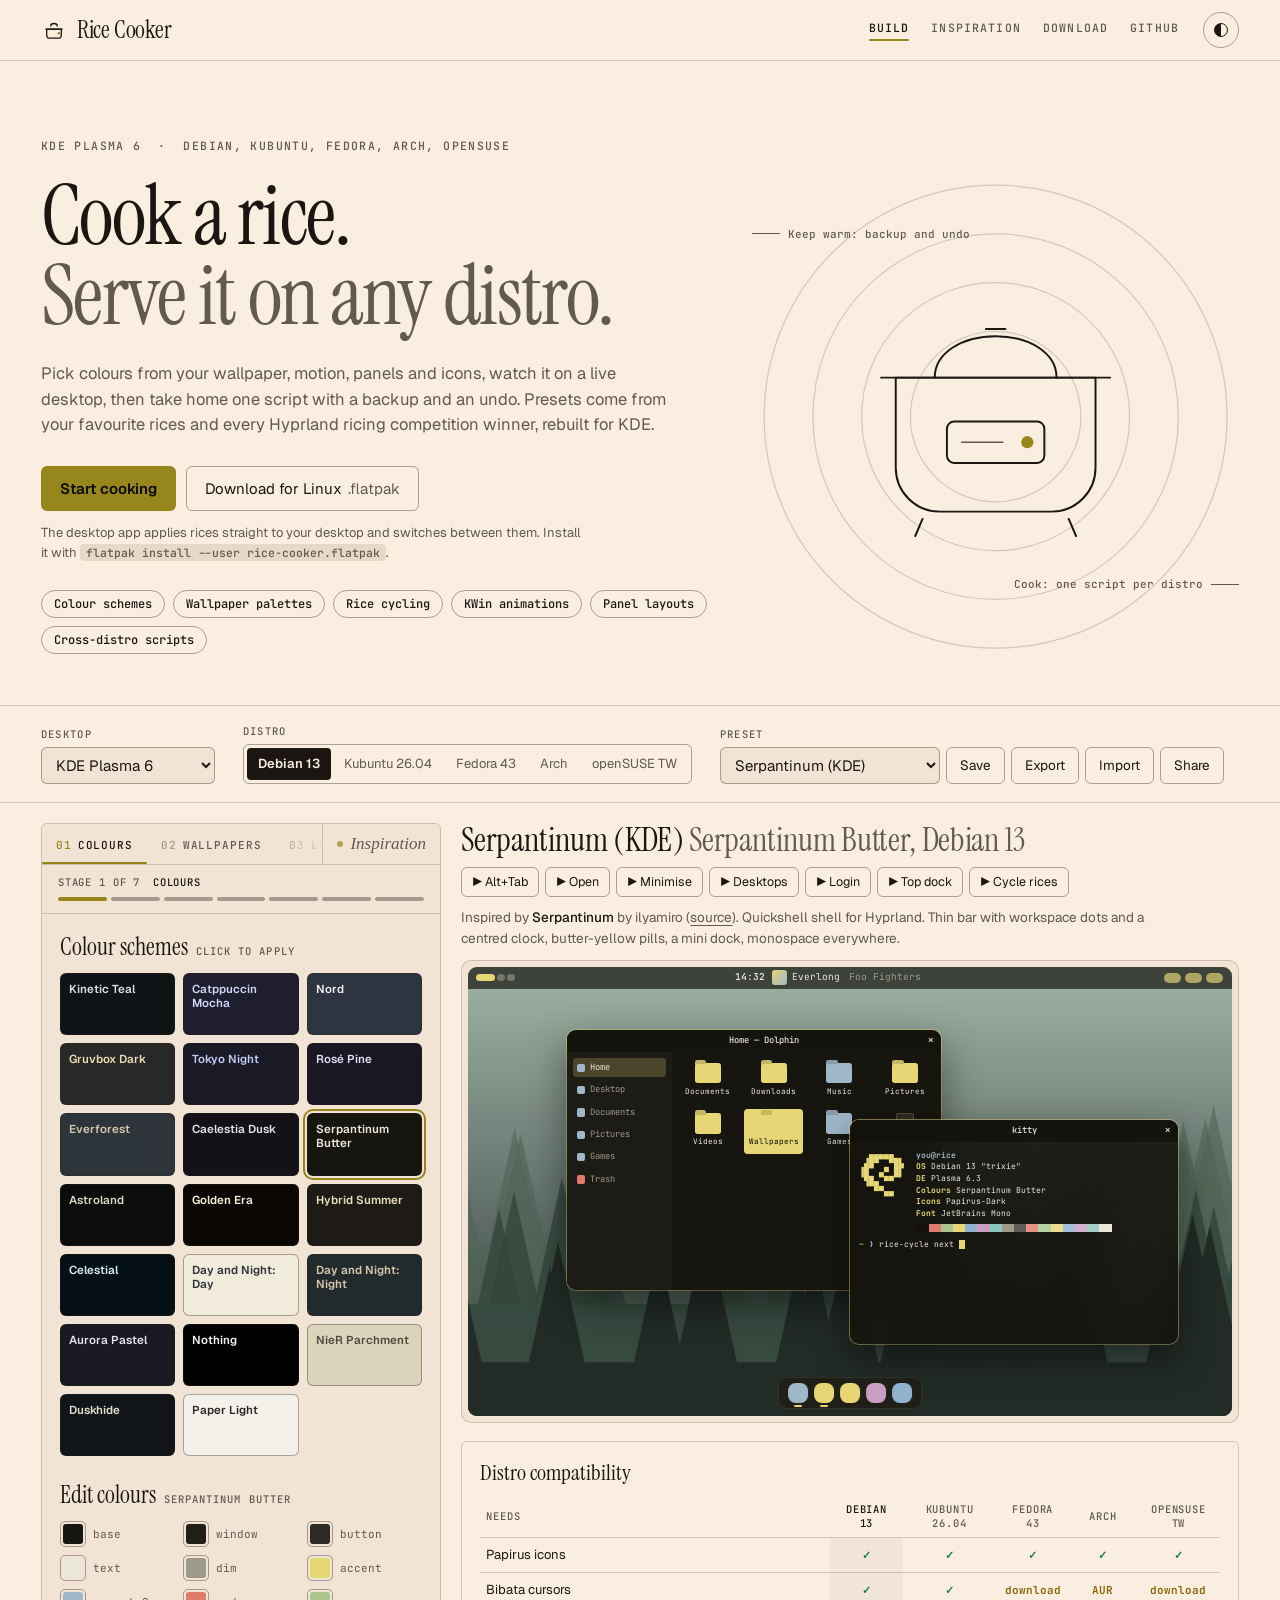
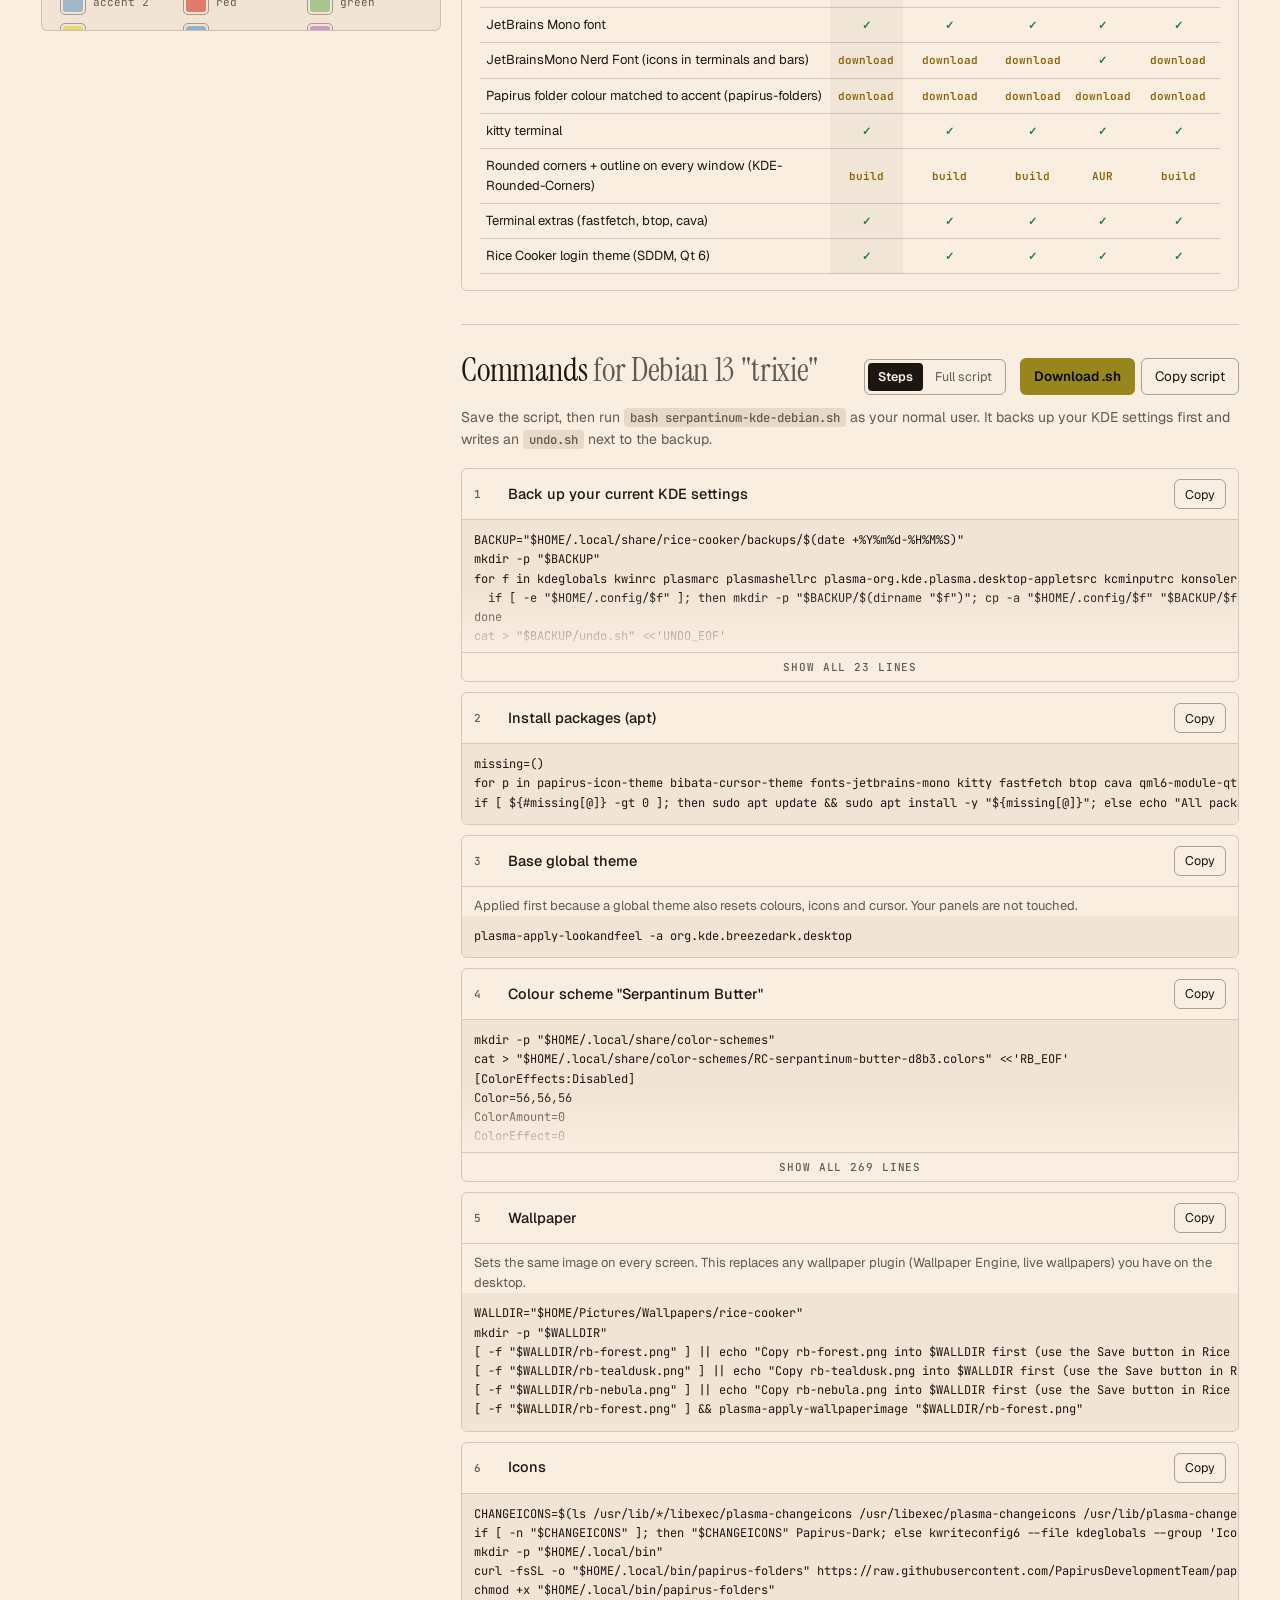
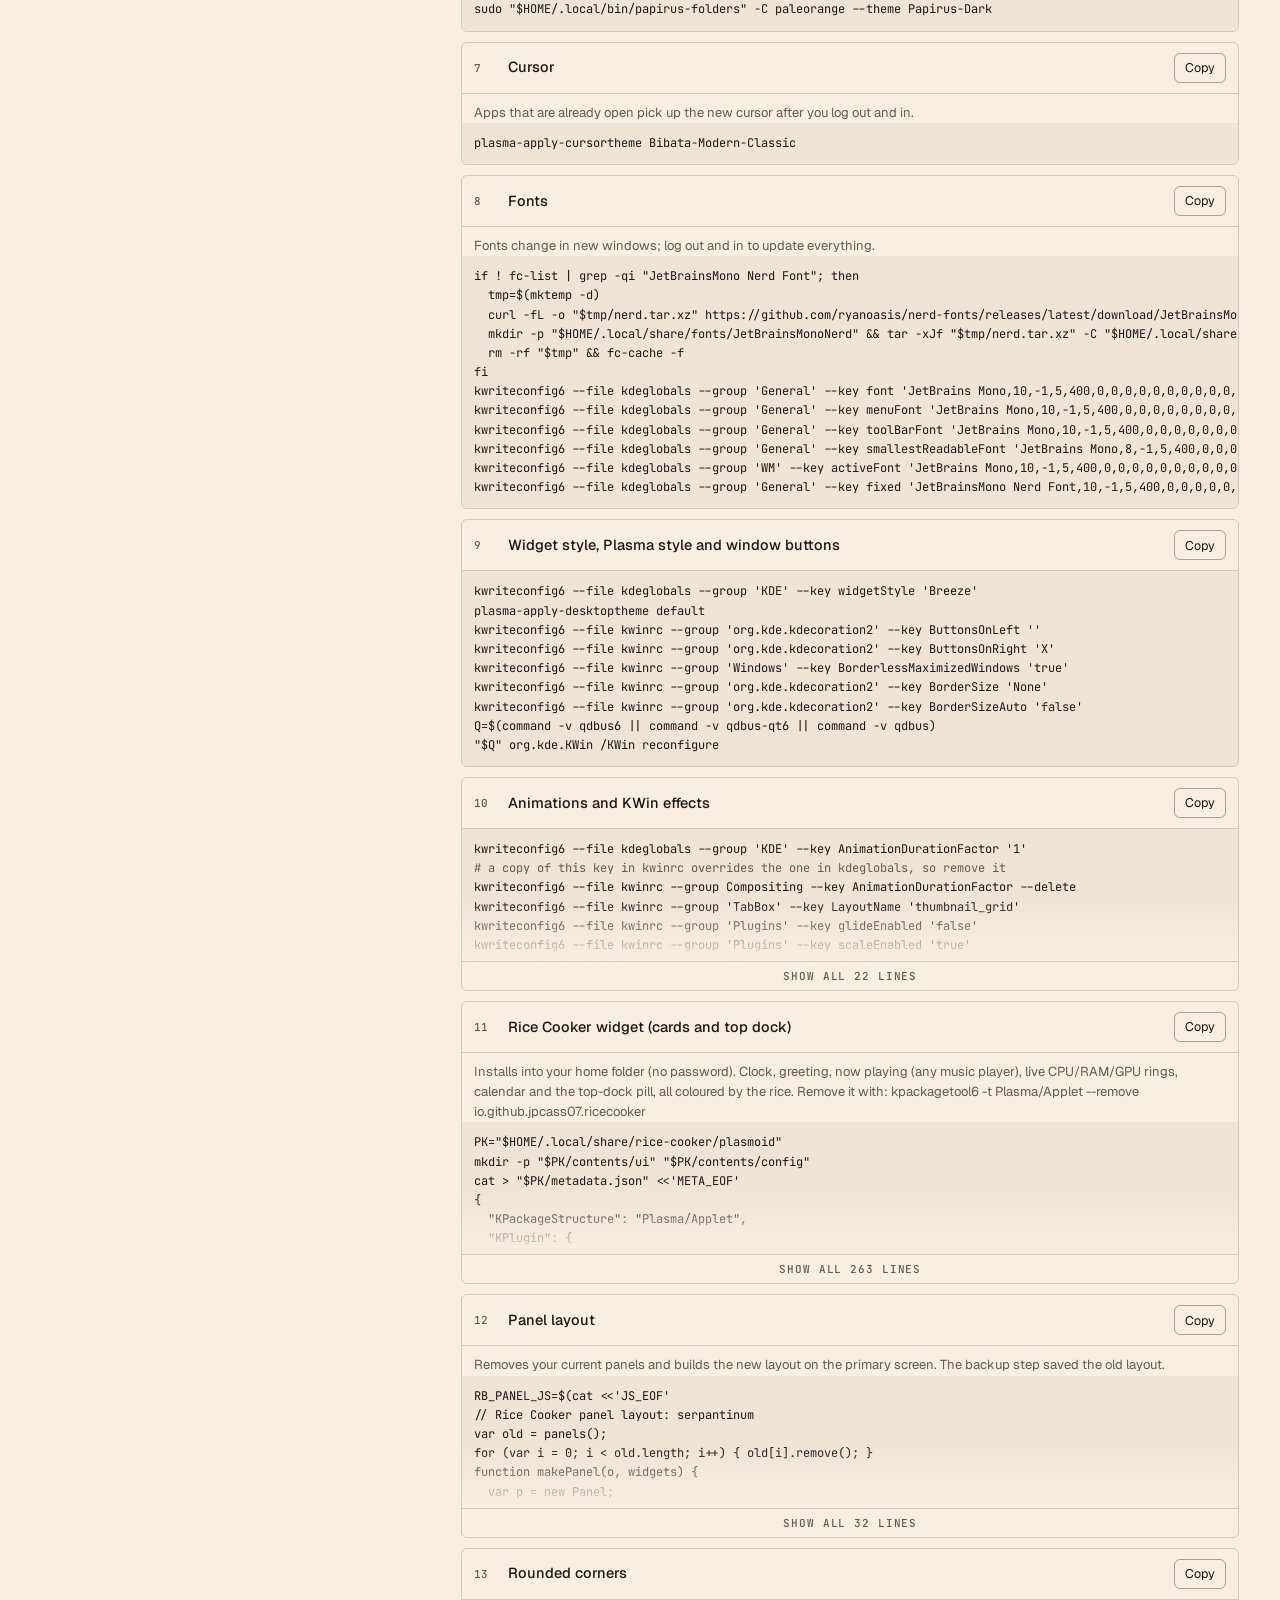
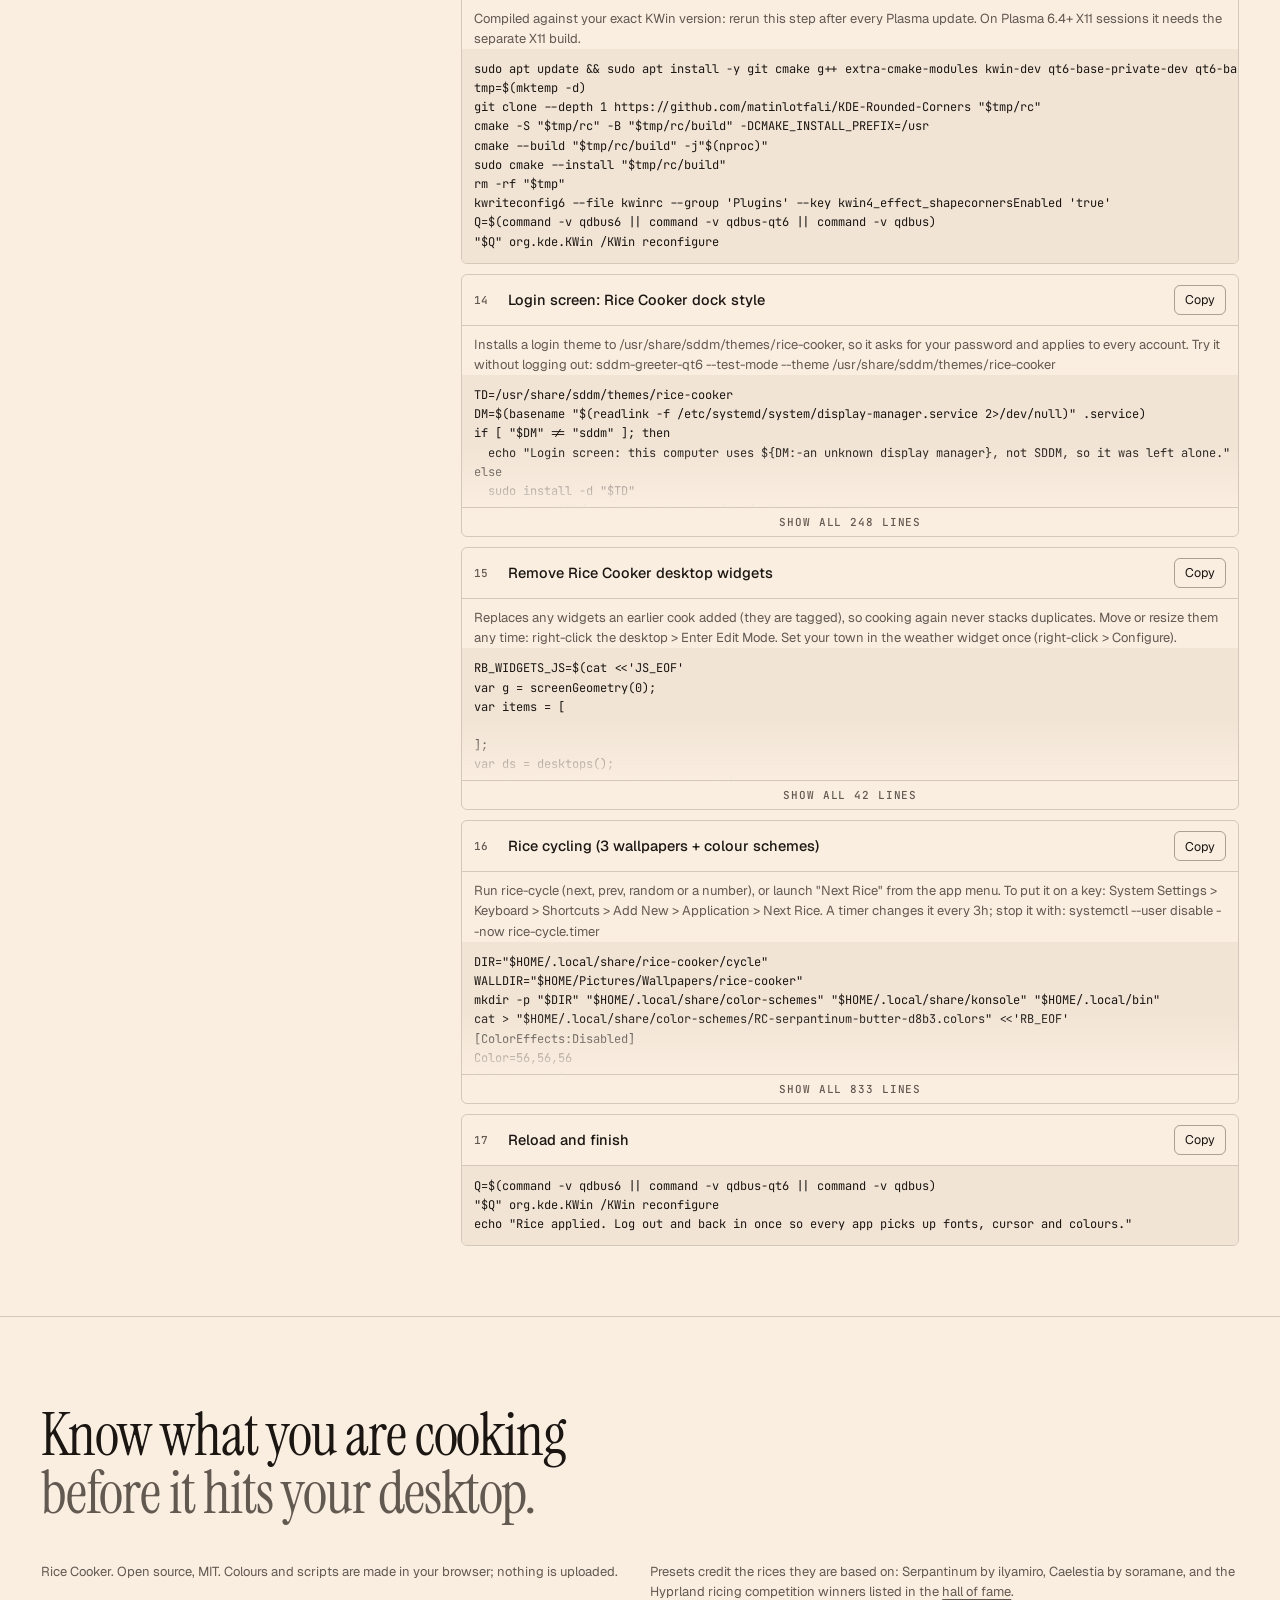
==== commit 1abfb97d: "Rice Cooker Plasma widget so the desktop looks like the preview - New Plasma 6 widget (clock, greeti" ====
--- a/index.html
+++ b/index.html
@@ -133,6 +133,7 @@
 <script src="js/catalog.js"></script>
 <script src="js/presets.js"></script>
 <script src="js/sddm-theme.js"></script>
+<script src="js/plasmoid.js"></script>
 <script src="js/generate.js"></script>
 <script src="js/ideas.js"></script>
 <script src="js/preview.js"></script>
--- a/css/preview.css
+++ b/css/preview.css
@@ -142,6 +142,49 @@
 .lg-pill i { width: 1px; height: 1.6cqi; background: color-mix(in srgb, var(--p-fg) 25%, transparent); }
 .lg-pill i.lg-av { width: 2.2cqi; height: 2.2cqi; border-radius: 50%; background: var(--p-accent); }
 
+/* stock Plasma widget look (what the script really adds) */
+.pw { align-items: stretch !important; gap: .4cqi; font-size: .85cqi; color: var(--p-fg); background: color-mix(in srgb, var(--p-bg2) 92%, transparent) !important; border-radius: .5cqi !important; padding: .7cqi .8cqi !important; }
+.pw b { font-weight: 500; font-size: .95cqi; }
+.pw small { color: var(--p-dim); font-size: .75cqi; }
+.pw-head, .pw-tabs, .pw-rows, .pw-days { display: flex; justify-content: space-between; gap: .4cqi; }
+.pw-head span { color: var(--p-dim); }
+.pw-tabs { color: var(--p-dim); font-size: .75cqi; }
+.pw-tabs u { text-decoration: none; color: var(--p-fg); border-bottom: 1px solid var(--p-accent); }
+.pw-grid { display: grid; grid-template-columns: repeat(7, 1fr); gap: .15cqi; text-align: center; font-size: .7cqi; }
+.pw-grid i { font-style: normal; } .pw-grid i.dim { color: var(--p-dim); opacity: .6; } .pw-grid i.on { background: color-mix(in srgb, var(--p-accent) 35%, transparent); border-radius: .2cqi; }
+.pw-now { font-size: 1.6cqi; font-weight: 600; }
+.pw-days span { display: flex; flex-direction: column; align-items: center; font-size: .65cqi; color: var(--p-dim); }
+.pw-days i { font-style: normal; color: var(--p-fg); font-size: 1cqi; }
+.pw-media { display: flex; flex-direction: column; align-items: center; gap: .5cqi; padding: .6cqi 0; }
+.pw-stop { width: 3.4cqi; height: 3.4cqi; border-radius: 50%; border: .35cqi solid var(--p-fg); position: relative; }
+.pw-stop::after { content: ''; position: absolute; inset: 30%; background: var(--p-fg); border-radius: .15cqi; }
+.pw-mon { display: flex; flex-direction: column; align-items: center; gap: .3cqi; }
+.pw-mon .pw-rows { width: 100%; font-size: .7cqi; color: var(--p-dim); }
+.pw-clock { font: 400 3.4cqi/1 var(--ui-font), sans-serif; text-align: center; }
+.pw-clock small { display: block; font-size: 1.6cqi; color: var(--p-fg); margin-top: .5cqi; }
+.pw-note { background: #f3e9a6; color: #333; padding: .8cqi; border-radius: .2cqi; min-height: 5cqi; }
+.pw-weather b { font-size: .85cqi; }
+.wcol { gap: .5cqi !important; }
+
+/* Rice Cooker cards (match js/plasmoid.js) */
+.rcw { background: none !important; border: 0 !important; padding: 0 !important; backdrop-filter: none !important; cursor: grab; }
+.rc-card { background: color-mix(in srgb, var(--p-bg2) 86%, transparent); border: 1px solid color-mix(in srgb, var(--p-fg) 10%, transparent); border-radius: 1cqi; padding: .9cqi 1cqi; color: var(--p-fg); font-size: 1cqi; display: flex; gap: .5cqi; min-width: 12cqi; }
+.rc-card b { font-weight: 600; } .rc-card span { color: var(--p-dim); }
+.rc-greet { flex-direction: column; } .rc-greet em { font-style: normal; color: var(--p-accent); font-weight: 700; font-size: 2cqi; margin-top: .4cqi; }
+.rc-music { align-items: center; gap: .9cqi; } .rc-music > div { display: flex; flex-direction: column; gap: .3cqi; flex: 1; min-width: 0; }
+.rc-music .art { width: 5cqi; height: 5cqi; border-radius: .6cqi; }
+.rc-ctl { display: flex; justify-content: space-between; align-items: center; color: var(--p-fg) !important; letter-spacing: .4cqi; }
+.rc-rings { justify-content: space-around; }
+.rc-ring { display: flex; flex-direction: column; align-items: center; gap: .3cqi; font-size: .85cqi; }
+.rc-ring .wl-ring { width: 4cqi; height: 4cqi; display: grid; place-items: center; -webkit-mask: none; mask: none; position: relative; }
+.rc-ring .wl-ring::after { content: ''; position: absolute; inset: .45cqi; border-radius: 50%; background: color-mix(in srgb, var(--p-bg2) 96%, transparent); }
+.rc-ring .wl-ring b { position: relative; z-index: 1; font-size: .9cqi; color: var(--p-fg); }
+.rc-cal { flex-direction: column; } .rc-cal .days { display: grid; grid-template-columns: repeat(7, 1fr); gap: .2cqi; text-align: center; font-size: .75cqi; }
+.rc-cal .days i { font-style: normal; color: var(--p-dim); aspect-ratio: 1; display: grid; place-items: center; }
+.rc-cal .days i.on { background: var(--p-accent); color: var(--p-on-accent); border-radius: 50%; }
+.rc-clock { font: 700 6cqi/1 var(--ui-font), sans-serif; color: var(--p-fg); text-align: center; text-shadow: 0 .3cqi 1.2cqi rgba(0,0,0,.35); }
+.rc-clock small { display: block; font-size: 1.1cqi; color: var(--p-dim); letter-spacing: .2cqi; font-weight: 500; margin-top: .5cqi; }
+
 /* windows */
 .win {
   position: absolute; border-radius: var(--rad); overflow: hidden; z-index: 3;
